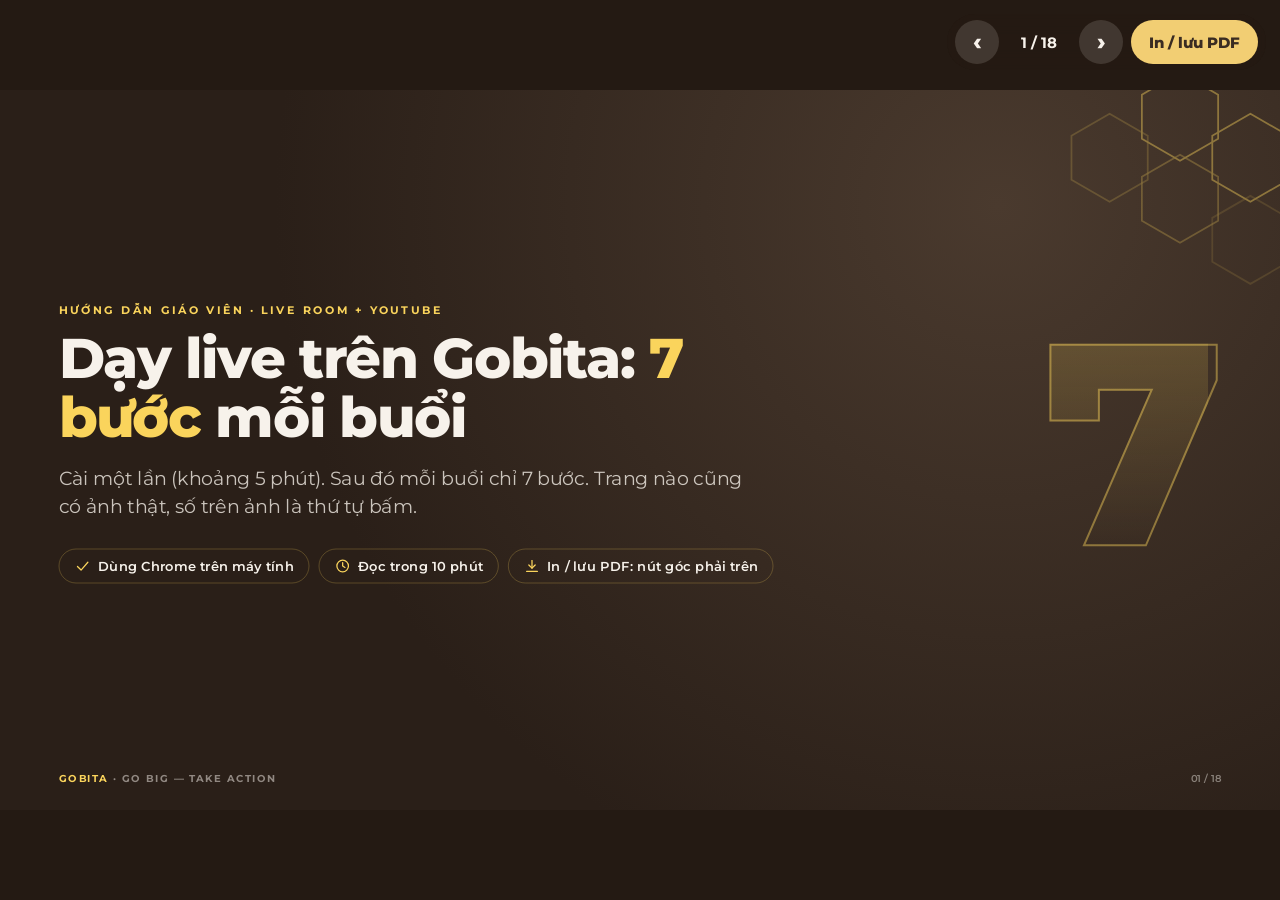
==== guides/gv-live/index.html @ 5127bbd7 "deploy v0.1.93 (source 3f92f09a99007e3ecdc4d9b814d0caf0e33c2cb1)" ====
<!DOCTYPE html>
<html lang="vi"><head><meta charset="UTF-8"><meta name="viewport" content="width=device-width, initial-scale=1">
<title>Dạy live trên Gobita · Hướng dẫn giáo viên</title>
<style>@font-face{font-family:'Montserrat';font-weight:400;font-display:swap;src:url(../../assets/fonts/mont-400.woff2) format('woff2')}
@font-face{font-family:'Montserrat';font-weight:600;font-display:swap;src:url(../../assets/fonts/mont-600.woff2) format('woff2')}
@font-face{font-family:'Montserrat';font-weight:700;font-display:swap;src:url(../../assets/fonts/mont-700.woff2) format('woff2')}
@font-face{font-family:'Montserrat';font-weight:800;font-display:swap;src:url(../../assets/fonts/mont-800.woff2) format('woff2')}
:root{
  --espresso:#3A2C22;--cocoa:#6B5044;--taupe:#8A7B6D;--greige:#B3A595;
  --sand:#EDE4D8;--linen:#F7F2EB;--face:#FFFCF8;
  --cam:#F97300;--gold:#FAD45C;--p-brown:#DAB7A0;--p-terra:#E6C3A7;
  --g-bar:linear-gradient(90deg,#C97B4E,#E0A24F,#F2CE73);
  --g-dot:linear-gradient(180deg,#D08A5E,#B5673C);
  --sans:'Montserrat',system-ui,sans-serif;
  --stage-bg:#241a13;
}
html,body{width:100%;height:100%;margin:0;overflow:hidden;background:var(--stage-bg)}
*{box-sizing:border-box}
.deck-viewport{position:fixed;inset:0;overflow:hidden;background:var(--stage-bg)}
.deck-stage{position:absolute;left:0;top:0;width:1920px;height:1080px;overflow:hidden;transform-origin:0 0}
.slide{position:absolute;inset:0;width:1920px;height:1080px;overflow:hidden;visibility:hidden;opacity:0;pointer-events:none;
  font-family:var(--sans);color:var(--espresso);padding:70px 88px 90px;display:flex;flex-direction:column}
.slide.active{visibility:visible;opacity:1;pointer-events:auto;z-index:1}
.slide--light{background:radial-gradient(circle at 8% 4%,rgba(249,115,0,.05),transparent 42%),radial-gradient(circle at 96% 2%,rgba(250,212,92,.13),transparent 38%),var(--linen)}
.slide--dark{background:radial-gradient(circle at 78% 16%,#4A3A2E,#2A1F18 62%);color:#F7F2EB}
.hexa{position:absolute;top:-70px;right:-70px;width:440px;height:440px;pointer-events:none;opacity:.28}
.slide--dark .hexa{opacity:.42}
.brand{position:absolute;left:88px;bottom:38px;font-size:15px;font-weight:700;letter-spacing:.16em;color:var(--greige)}
.brand b{color:var(--cocoa)}
.slide--dark .brand{color:rgba(247,242,235,.5)}
.slide--dark .brand b{color:var(--gold)}
.pnum{position:absolute;right:88px;bottom:38px;font-size:15px;font-weight:600;color:var(--greige)}
.slide--dark .pnum{color:rgba(247,242,235,.45)}
.shead{flex:none;margin-bottom:30px;max-width:1500px}
.eyebrow{font-size:17px;letter-spacing:.2em;text-transform:uppercase;font-weight:700;color:#C97B4E}
.slide--dark .eyebrow{color:var(--gold)}
.stitle{font-size:58px;font-weight:800;letter-spacing:-.02em;line-height:1.08;margin:14px 0 0}
.stitle em,.ctitle em{font-style:normal;color:var(--cam)}
.slide--dark .stitle em,.slide--dark .ctitle em{color:var(--gold)}
.slead{font-size:22px;color:var(--taupe);line-height:1.55;margin:14px 0 0}
.ctitle{font-size:84px;font-weight:800;letter-spacing:-.025em;line-height:1.05;margin:18px 0 0}
.clead{font-size:28px;line-height:1.55;color:rgba(247,242,235,.78);margin:26px 0 0;max-width:1050px}
.fill{flex:1;min-height:0;display:flex;flex-direction:column;justify-content:center}
.divi{flex:1;min-height:0;display:flex;align-items:center;gap:60px;justify-content:space-between}
.divi__txt{flex:1;max-width:1150px}
.divi__n{flex:none;margin-right:20px;font-size:430px;font-weight:800;line-height:.72;letter-spacing:-.06em;color:transparent;
  -webkit-text-stroke:3px rgba(250,212,92,.44);background:linear-gradient(180deg,rgba(250,212,92,.18),rgba(250,212,92,0));-webkit-background-clip:text;background-clip:text}
.chips{display:flex;gap:14px;flex-wrap:wrap;margin-top:40px}
.chips > span{display:inline-flex;align-items:center;gap:10px;font-size:20px;font-weight:600;color:#F7F2EB;border:1px solid rgba(250,212,92,.35);border-radius:999px;padding:12px 22px}
/* icons: line set, currentColor */
.ic{display:inline-flex;width:40px;height:40px;flex:none}
.ic svg{width:100%;height:100%}
.ic--s{width:26px;height:26px;color:#C97B4E;vertical-align:-6px}
.slide--dark .ic--s{color:var(--gold)}
.ic--g{width:64px;height:64px;padding:13px;border-radius:18px;color:#fff;background:var(--g-dot);margin-bottom:18px}
/* tiles */
.bento{display:grid;gap:24px}
.bento.c3{grid-template-columns:repeat(3,1fr)}
.bento.c2{grid-template-columns:repeat(2,1fr)}
.tile{background:var(--face);border:1px solid rgba(179,165,149,.5);border-radius:26px;padding:34px 36px;position:relative;overflow:hidden;display:flex;flex-direction:column}
.tile--sand{background:var(--sand)}
.tile__bar{position:absolute;left:0;right:0;top:0;height:6px;background:var(--g-bar)}
.tile__k{font-size:15px;letter-spacing:.18em;text-transform:uppercase;font-weight:700;color:#C97B4E}
.tile__t{font-size:34px;font-weight:800;letter-spacing:-.01em;margin:10px 0 0;line-height:1.15}
.tile__d{font-size:24px;line-height:1.6;color:var(--cocoa);margin:14px 0 0}
.tile p{font-size:22px;line-height:1.55;margin:18px 0 0;color:var(--cocoa)}
.note{margin-top:26px;background:var(--p-terra);border-radius:16px;padding:18px 24px;font-size:21px;line-height:1.5;color:var(--espresso);font-weight:600}
.note .ic--s{color:var(--cocoa)}
.col-txt .note{margin-top:20px}
/* layout */
.row{min-height:0;max-height:100%;display:grid;grid-template-columns:minmax(0,1.25fr) minmax(0,1fr);gap:56px;align-items:center}
.col-shot{min-width:0;display:flex;justify-content:center;align-items:center}
.col-shot.two{flex-direction:column;gap:22px}
.col-txt{min-width:0}
.col-txt.wide{display:flex;flex-direction:column}
.stack{min-height:0;display:flex;flex-direction:column;gap:26px}
.stack .shot{max-height:560px}
.row2{display:grid;grid-template-columns:1fr;gap:10px;max-width:1500px}
/* screenshot + numbered callouts */
.shot{position:relative;margin:0;border-radius:14px;overflow:hidden;box-shadow:0 10px 30px rgba(58,44,34,.18);border:1px solid rgba(179,165,149,.6);width:max-content;max-width:100%;line-height:0}
.shot img{display:block;max-width:100%;max-height:inherit;width:auto;height:auto}
.hl{position:absolute;border:4px solid var(--cam);border-radius:12px;box-shadow:0 0 0 4px rgba(249,115,0,.18)}
.hl b{position:absolute;left:-18px;top:-18px;width:38px;height:38px;border-radius:50%;background:var(--g-dot);color:#fff;font:800 20px/38px var(--sans);text-align:center;box-shadow:0 2px 6px rgba(58,44,34,.35)}
/* steps */
.steps{list-style:none;margin:0;padding:0;display:flex;flex-direction:column;gap:22px}
.steps li{display:flex;gap:20px;align-items:flex-start;font-size:25px;line-height:1.5}
.n{flex:none;width:46px;height:46px;border-radius:50%;background:var(--g-dot);color:#fff;font:800 22px/46px var(--sans);text-align:center}
/* overview flow */
.flow{display:grid;grid-template-columns:repeat(7,1fr);gap:16px;align-items:stretch;min-height:400px}
.fs{background:var(--sand);border-radius:22px;padding:28px 22px;display:flex;flex-direction:column;gap:14px;position:relative}
.fs__t{font-size:25px;font-weight:800;line-height:1.25}
.fs__w{font-size:20px;line-height:1.45;color:var(--cocoa)}
/* 4-up */
.grid4{display:grid;grid-template-columns:1fr 1fr;gap:18px 40px;flex:1;min-height:0}
.g{min-width:0;display:flex;flex-direction:column;align-items:flex-start}
.g{align-items:center}.g .shot{max-height:330px}
.g p{font-size:21px;margin:10px 0 0;line-height:1.4}
.g p b:first-child{display:inline-block;width:30px;height:30px;border-radius:50%;background:var(--g-dot);color:#fff;text-align:center;line-height:30px;font-size:16px;margin-right:6px}
.grid4 + .note{margin-top:16px}
.ok,.ng{display:flex;gap:12px;align-items:flex-start}
/* table */
.tb{width:100%;border-collapse:separate;border-spacing:0 12px;font-size:24px}
.tb th{text-align:left;font-size:15px;letter-spacing:.18em;text-transform:uppercase;color:#C97B4E;padding:0 28px}
.tb td{background:var(--face);padding:20px 28px;line-height:1.45;border-top:1px solid rgba(179,165,149,.5);border-bottom:1px solid rgba(179,165,149,.5)}
.tb td:first-child{font-weight:800;width:31%;border-left:1px solid rgba(179,165,149,.5);border-radius:16px 0 0 16px}
.tb td:last-child{color:var(--cocoa);border-right:1px solid rgba(179,165,149,.5);border-radius:0 16px 16px 0}
/* cheat sheet */
.cheat{display:grid;grid-template-columns:1fr 1fr;gap:18px 40px;font-size:27px;line-height:1.4}
.cheat div{display:flex;gap:18px;align-items:center;background:#3E3027;border:1px solid rgba(250,212,92,.22);border-radius:18px;padding:18px 22px}
/* nav bar (outside the stage) */
.bar{position:fixed;top:14px;right:14px;z-index:1000;display:flex;align-items:center;gap:8px;background:rgba(36,26,19,.72);backdrop-filter:blur(10px);padding:6px 8px;border-radius:999px;font-family:var(--sans)}
.bar button{border:0;cursor:pointer;font-family:var(--sans);font-weight:800;border-radius:999px;background:rgba(247,242,235,.14);color:#F7F2EB;min-width:44px;height:44px;font-size:24px;line-height:1}
.bar button:hover{background:rgba(247,242,235,.26)}
.bar .pr{font-size:15px;padding:0 18px;background:#F2CE73;color:#3A2C22}
.bar span{color:#F7F2EB;font-size:15px;font-weight:700;min-width:64px;text-align:center}
@media print{
  @page{size:1920px 1080px;margin:0}
  html,body{width:1920px;height:auto;overflow:visible;background:#fff}
  .deck-viewport{position:static;overflow:visible}
  .deck-stage{position:static;width:auto;height:auto;transform:none!important}
  .slide{position:relative;visibility:visible!important;opacity:1!important;break-after:page;page-break-after:always;-webkit-print-color-adjust:exact;print-color-adjust:exact}
  .slide:last-child{break-after:auto}
  .bar{display:none!important}
}

.row.ws{grid-template-columns:minmax(0,1.75fr) minmax(0,1fr);gap:44px}
.row.ws .steps li{font-size:23px}
.row2.three .steps{display:grid;grid-template-columns:repeat(3,1fr);gap:28px}
.row2.three{max-width:none}
.stack .shot{width:100%}.stack .shot img{width:100%}
</style></head><body>
<div class="deck-viewport"><div class="deck-stage" id="stage">
<section class="slide slide--dark" data-i="1"><svg class="hexa" viewBox="0 0 200 200" fill="none" aria-hidden="true"><g stroke="#FAD45C" stroke-width="1.2"><path d="M100 20 L126 35 L126 65 L100 80 L74 65 L74 35 Z"/><path d="M148 48 L174 63 L174 93 L148 108 L122 93 L122 63 Z"/><path d="M100 76 L126 91 L126 121 L100 136 L74 121 L74 91 Z" opacity=".6"/><path d="M52 48 L78 63 L78 93 L52 108 L26 93 L26 63 Z" opacity=".45"/><path d="M148 104 L174 119 L174 149 L148 164 L122 149 L122 119 Z" opacity=".3"/></g></svg><div class="divi"><div class="divi__txt">
<div class="eyebrow">Hướng dẫn giáo viên · Live Room + YouTube</div>
<h1 class="ctitle">Dạy live trên Gobita: <em>7 bước</em> mỗi buổi</h1>
<p class="clead">Cài một lần (khoảng 5 phút). Sau đó mỗi buổi chỉ 7 bước. Trang nào cũng có ảnh thật, số trên ảnh là thứ tự bấm.</p>
<div class="chips"><span><span class="ic ic--s"><svg viewBox="0 0 24 24" fill="none" stroke="currentColor" stroke-width="1.75" stroke-linecap="round" stroke-linejoin="round" aria-hidden="true"><path d="M4.8 12.6 9.8 17.6 19.2 6.8"/></svg></span> Dùng Chrome trên máy tính</span><span><span class="ic ic--s"><svg viewBox="0 0 24 24" fill="none" stroke="currentColor" stroke-width="1.75" stroke-linecap="round" stroke-linejoin="round" aria-hidden="true"><circle cx="12" cy="12" r="8"/><path d="M12 7.2V12l3.2 2"/></svg></span> Đọc trong 10 phút</span><span><span class="ic ic--s"><svg viewBox="0 0 24 24" fill="none" stroke="currentColor" stroke-width="1.75" stroke-linecap="round" stroke-linejoin="round" aria-hidden="true"><path d="M12 4.4V15"/><path d="M7.6 10.6 12 15l4.4-4.4"/><path d="M4.6 19.6h14.8"/></svg></span> In / lưu PDF: nút góc phải trên</span></div>
</div><div class="divi__n">7</div></div><div class="brand"><b>GOBITA</b> · GO BIG — TAKE ACTION</div><div class="pnum">01 / 18</div></section>
<section class="slide slide--light" data-i="2"><svg class="hexa" viewBox="0 0 200 200" fill="none" aria-hidden="true"><g stroke="#FAD45C" stroke-width="1.2"><path d="M100 20 L126 35 L126 65 L100 80 L74 65 L74 35 Z"/><path d="M148 48 L174 63 L174 93 L148 108 L122 93 L122 63 Z"/><path d="M100 76 L126 91 L126 121 L100 136 L74 121 L74 91 Z" opacity=".6"/><path d="M52 48 L78 63 L78 93 L52 108 L26 93 L26 63 Z" opacity=".45"/><path d="M148 104 L174 119 L174 149 L148 164 L122 149 L122 119 Z" opacity=".3"/></g></svg><div class="shead"><div class="eyebrow">Bức tranh chung</div><h2 class="stitle">Một buổi live = <em>3 cửa sổ</em> cùng mở</h2></div><div class="fill"><div class="bento c3">
<div class="tile"><div class="tile__bar"></div><span class="ic ic--g"><svg viewBox="0 0 24 24" fill="none" stroke="currentColor" stroke-width="1.75" stroke-linecap="round" stroke-linejoin="round" aria-hidden="true"><rect x="9.2" y="3.4" width="5.6" height="10.6" rx="2.8"/><path d="M5.8 11.6v1.2a6.2 6.2 0 0 0 12.4 0v-1.2"/><path d="M12 19.2v1.4M8.8 20.6h6.4"/></svg></span><div class="tile__k">Cửa sổ 1</div><div class="tile__t">Google Meet</div><div class="tile__d">Để <b>nói và nghe</b>. Tiếng tới ngay. Không chia sẻ màn hình ở Meet.</div></div>
<div class="tile"><div class="tile__bar"></div><span class="ic ic--g"><svg viewBox="0 0 24 24" fill="none" stroke="currentColor" stroke-width="1.75" stroke-linecap="round" stroke-linejoin="round" aria-hidden="true"><rect x="3.6" y="6.4" width="12" height="11.2" rx="2.2"/><path d="M15.6 10.8 20.4 8.2v7.6l-4.8-2.6z"/></svg></span><div class="tile__k">Cửa sổ 2</div><div class="tile__t">YouTube Studio</div><div class="tile__d">Để <b>chia sẻ màn hình</b>. Học viên thấy ngay trong Live Room. Bản ghi tự lưu trên kênh Gobita.</div></div>
<div class="tile"><div class="tile__bar"></div><span class="ic ic--g"><svg viewBox="0 0 24 24" fill="none" stroke="currentColor" stroke-width="1.75" stroke-linecap="round" stroke-linejoin="round" aria-hidden="true"><path d="M20.4 11.9a7.6 7.6 0 0 1-11 6.8l-4.8 1.4 1.4-4.5A7.6 7.6 0 1 1 20.4 11.9z"/><path d="M9.2 11h5.6M9.2 14.2h3.4"/></svg></span><div class="tile__k">Cửa sổ 3</div><div class="tile__t">Gobita Live Room</div><div class="tile__d">Bảng lệnh cho cả lớp chép · xem học viên gõ · trả lời riêng từng em.</div></div>
</div>
<div class="note"><span class="ic ic--s"><svg viewBox="0 0 24 24" fill="none" stroke="currentColor" stroke-width="1.75" stroke-linecap="round" stroke-linejoin="round" aria-hidden="true"><circle cx="12" cy="12" r="8"/><path d="M12 7.2V12l3.2 2"/></svg></span> Hình trên YouTube chậm hơn thật <b>6–7 giây</b> (đo ở buổi thử 7/11). Bình thường. Nói xong, chờ vài giây rồi hỏi lớp.</div></div><div class="brand"><b>GOBITA</b> · GO BIG — TAKE ACTION</div><div class="pnum">02 / 18</div></section>
<section class="slide slide--dark" data-i="3"><svg class="hexa" viewBox="0 0 200 200" fill="none" aria-hidden="true"><g stroke="#FAD45C" stroke-width="1.2"><path d="M100 20 L126 35 L126 65 L100 80 L74 65 L74 35 Z"/><path d="M148 48 L174 63 L174 93 L148 108 L122 93 L122 63 Z"/><path d="M100 76 L126 91 L126 121 L100 136 L74 121 L74 91 Z" opacity=".6"/><path d="M52 48 L78 63 L78 93 L52 108 L26 93 L26 63 Z" opacity=".45"/><path d="M148 104 L174 119 L174 149 L148 164 L122 149 L122 119 Z" opacity=".3"/></g></svg><div class="divi"><div class="divi__txt"><div class="eyebrow">Phần 1</div><h1 class="ctitle">Cài <em>một lần</em>, dùng mãi</h1><p class="clead">3 việc. Chỉ làm ở lần đầu tiên.</p></div><div class="divi__n">1</div></div><div class="brand"><b>GOBITA</b> · GO BIG — TAKE ACTION</div><div class="pnum">03 / 18</div></section>
<section class="slide slide--light" data-i="4"><svg class="hexa" viewBox="0 0 200 200" fill="none" aria-hidden="true"><g stroke="#FAD45C" stroke-width="1.2"><path d="M100 20 L126 35 L126 65 L100 80 L74 65 L74 35 Z"/><path d="M148 48 L174 63 L174 93 L148 108 L122 93 L122 63 Z"/><path d="M100 76 L126 91 L126 121 L100 136 L74 121 L74 91 Z" opacity=".6"/><path d="M52 48 L78 63 L78 93 L52 108 L26 93 L26 63 Z" opacity=".45"/><path d="M148 104 L174 119 L174 149 L148 164 L122 149 L122 119 Z" opacity=".3"/></g></svg><div class="shead"><div class="eyebrow">Cài 1/3 · Nhận lời mời vào kênh Gobita</div><h2 class="stitle">Mở email mời, bấm <em>2 nút</em></h2></div><div class="fill"><div class="row"><div class="col-shot"><figure class="shot" style="max-height:780px"><img src="img/yt-00-invite.jpg" alt="Email mời của YouTube"><div class="hl" style="left:5.00%;top:44.00%;width:32.00%;height:10.60%"><b>1</b></div><div class="hl" style="left:5.00%;top:71.80%;width:34.00%;height:10.60%"><b>2</b></div></figure></div>
<div class="col-txt"><ol class="steps"><li><b class="n">1</b><div><b>CREATE CHANNEL</b>: tạo kênh YouTube cho Gmail của bạn. Đặt tên gì cũng được. Kênh này chỉ để đăng nhập.</div></li><li><b class="n">2</b><div><b>ACCEPT INVITATION</b>: nhận lời mời. Xong.</div></li></ol>
<div class="note"><span class="ic ic--s"><svg viewBox="0 0 24 24" fill="none" stroke="currentColor" stroke-width="1.75" stroke-linecap="round" stroke-linejoin="round" aria-hidden="true"><path d="M12 3.8 20.8 19a1.6 1.6 0 0 1-1.4 2.2H4.6A1.6 1.6 0 0 1 3.2 19z"/><path d="M12 9.6v4.2M12 17.2h.01"/></svg></span> Lời mời hết hạn sau <b>30 ngày</b>. Hết hạn thì nhắn chủ kênh mời lại.</div>
<div class="note"><span class="ic ic--s"><svg viewBox="0 0 24 24" fill="none" stroke="currentColor" stroke-width="1.75" stroke-linecap="round" stroke-linejoin="round" aria-hidden="true"><path d="M4.8 12.6 9.8 17.6 19.2 6.8"/></svg></span> Bạn được quyền <b>Editor (Limited)</b>: phát live, tạo nội dung. Không xoá được video, không thấy doanh thu.</div></div></div></div><div class="brand"><b>GOBITA</b> · GO BIG — TAKE ACTION</div><div class="pnum">04 / 18</div></section>
<section class="slide slide--light" data-i="5"><svg class="hexa" viewBox="0 0 200 200" fill="none" aria-hidden="true"><g stroke="#FAD45C" stroke-width="1.2"><path d="M100 20 L126 35 L126 65 L100 80 L74 65 L74 35 Z"/><path d="M148 48 L174 63 L174 93 L148 108 L122 93 L122 63 Z"/><path d="M100 76 L126 91 L126 121 L100 136 L74 121 L74 91 Z" opacity=".6"/><path d="M52 48 L78 63 L78 93 L52 108 L26 93 L26 63 Z" opacity=".45"/><path d="M148 104 L174 119 L174 149 L148 164 L122 149 L122 119 Z" opacity=".3"/></g></svg><div class="shead"><div class="eyebrow">Cài 2/3 · Vào đúng kênh</div><h2 class="stitle">Thấy <em>"You're an editor"</em> là đúng kênh Gobita</h2></div><div class="fill"><div class="stack"><figure class="shot" style=""><img src="img/yt-09-editor.jpg" alt="YouTube Studio của kênh Gobita"><div class="hl" style="left:89.30%;top:0.40%;width:10.50%;height:7.40%"><b>1</b></div><div class="hl" style="left:0.40%;top:15.60%;width:11.60%;height:6.40%"><b>2</b></div></figure>
<div class="row2"><ol class="steps"><li><b class="n">1</b><div>Mở <b>studio.youtube.com</b>. Góc phải trên phải ghi <b>"You're an editor"</b>. Chưa thấy: bấm ảnh đại diện, chọn kênh Gobita.</div></li><li><b class="n">2</b><div>Menu trái: <b>Webcam</b> là nơi bắt đầu mỗi buổi phát.</div></li></ol></div></div></div><div class="brand"><b>GOBITA</b> · GO BIG — TAKE ACTION</div><div class="pnum">05 / 18</div></section>
<section class="slide slide--light" data-i="6"><svg class="hexa" viewBox="0 0 200 200" fill="none" aria-hidden="true"><g stroke="#FAD45C" stroke-width="1.2"><path d="M100 20 L126 35 L126 65 L100 80 L74 65 L74 35 Z"/><path d="M148 48 L174 63 L174 93 L148 108 L122 93 L122 63 Z"/><path d="M100 76 L126 91 L126 121 L100 136 L74 121 L74 91 Z" opacity=".6"/><path d="M52 48 L78 63 L78 93 L52 108 L26 93 L26 63 Z" opacity=".45"/><path d="M148 104 L174 119 L174 149 L148 164 L122 149 L122 119 Z" opacity=".3"/></g></svg><div class="shead"><div class="eyebrow">Cài 3/3 · Lần đầu phát bằng webcam</div><h2 class="stitle">YouTube hỏi 3 câu, chỉ ở <em>lần đầu</em></h2></div><div class="fill"><div class="row"><div class="col-shot two"><figure class="shot" style=""><img src="img/yt-01-now.jpg" alt="Chọn Now"><div class="hl" style="left:81.80%;top:40.20%;width:9.60%;height:16.80%"><b>1</b></div></figure><figure class="shot" style=""><img src="img/yt-02-webcam.jpg" alt="Chọn Built-in webcam"><div class="hl" style="left:72.00%;top:30.20%;width:19.20%;height:17.60%"><b>2</b></div></figure></div>
<div class="col-txt"><ol class="steps"><li><b class="n">1</b><div><b>Now</b>: phát ngay (bạn vẫn xem lại cài đặt trước khi lên sóng).</div></li><li><b class="n">2</b><div><b>Built-in webcam</b>: dùng webcam của máy. Không chọn "Streaming software".</div></li><li><b class="n">3</b><div>Chrome hỏi camera và micro: chọn <b>"Cho phép mỗi khi truy cập trang web"</b>.</div></li></ol></div></div></div><div class="brand"><b>GOBITA</b> · GO BIG — TAKE ACTION</div><div class="pnum">06 / 18</div></section>
<section class="slide slide--dark" data-i="7"><svg class="hexa" viewBox="0 0 200 200" fill="none" aria-hidden="true"><g stroke="#FAD45C" stroke-width="1.2"><path d="M100 20 L126 35 L126 65 L100 80 L74 65 L74 35 Z"/><path d="M148 48 L174 63 L174 93 L148 108 L122 93 L122 63 Z"/><path d="M100 76 L126 91 L126 121 L100 136 L74 121 L74 91 Z" opacity=".6"/><path d="M52 48 L78 63 L78 93 L52 108 L26 93 L26 63 Z" opacity=".45"/><path d="M148 104 L174 119 L174 149 L148 164 L122 149 L122 119 Z" opacity=".3"/></g></svg><div class="divi"><div class="divi__txt"><div class="eyebrow">Phần 2</div><h1 class="ctitle">Mỗi buổi học: <em>7 bước</em></h1><p class="clead">Làm trước giờ học 10 phút. Xong bước 7 là lớp vào được.</p></div><div class="divi__n">2</div></div><div class="brand"><b>GOBITA</b> · GO BIG — TAKE ACTION</div><div class="pnum">07 / 18</div></section>
<section class="slide slide--light" data-i="8"><svg class="hexa" viewBox="0 0 200 200" fill="none" aria-hidden="true"><g stroke="#FAD45C" stroke-width="1.2"><path d="M100 20 L126 35 L126 65 L100 80 L74 65 L74 35 Z"/><path d="M148 48 L174 63 L174 93 L148 108 L122 93 L122 63 Z"/><path d="M100 76 L126 91 L126 121 L100 136 L74 121 L74 91 Z" opacity=".6"/><path d="M52 48 L78 63 L78 93 L52 108 L26 93 L26 63 Z" opacity=".45"/><path d="M148 104 L174 119 L174 149 L148 164 L122 149 L122 119 Z" opacity=".3"/></g></svg><div class="shead"><div class="eyebrow">Mỗi buổi · Toàn cảnh</div><h2 class="stitle">7 bước, theo đúng <em>thứ tự</em> này</h2></div><div class="fill"><div class="flow"><div class="fs"><b class="n">1</b><div class="fs__t">Mở Google Meet</div><div class="fs__w">Như mọi khi, để nói chuyện</div></div><div class="fs"><b class="n">2</b><div class="fs__t">Studio → Webcam</div><div class="fs__w">Điền tên buổi + 3 ô bắt buộc</div></div><div class="fs"><b class="n">3</b><div class="fs__t">Unlisted → Done</div><div class="fs__w">Không công khai</div></div><div class="fs"><b class="n">4</b><div class="fs__t">GO LIVE → SHARE SCREEN</div><div class="fs__w">Chọn 1 tab (thẻ)</div></div><div class="fs"><b class="n">5</b><div class="fs__t">Copy link trang Studio</div><div class="fs__w">Thanh địa chỉ</div></div><div class="fs"><b class="n">6</b><div class="fs__t">Live Room: dán 2 link</div><div class="fs__w">Meet + YouTube, bấm Lưu</div></div><div class="fs"><b class="n">7</b><div class="fs__t">Copy link mời</div><div class="fs__w">Gửi vào chat Meet / Zalo</div></div></div></div><div class="brand"><b>GOBITA</b> · GO BIG — TAKE ACTION</div><div class="pnum">08 / 18</div></section>
<section class="slide slide--light" data-i="9"><svg class="hexa" viewBox="0 0 200 200" fill="none" aria-hidden="true"><g stroke="#FAD45C" stroke-width="1.2"><path d="M100 20 L126 35 L126 65 L100 80 L74 65 L74 35 Z"/><path d="M148 48 L174 63 L174 93 L148 108 L122 93 L122 63 Z"/><path d="M100 76 L126 91 L126 121 L100 136 L74 121 L74 91 Z" opacity=".6"/><path d="M52 48 L78 63 L78 93 L52 108 L26 93 L26 63 Z" opacity=".45"/><path d="M148 104 L174 119 L174 149 L148 164 L122 149 L122 119 Z" opacity=".3"/></g></svg><div class="shead"><div class="eyebrow">Bước 2 · Studio → Webcam → Details</div><h2 class="stitle">Điền tên buổi và <em>3 ô bắt buộc</em></h2></div><div class="fill"><div class="grid4">
<div class="g"><figure class="shot" style=""><img src="img/yt-03-title.jpg" alt="Tên buổi"><div class="hl" style="left:4.20%;top:33.20%;width:90.40%;height:15.00%"><b>1</b></div></figure><p><b>1</b> Tên buổi, ví dụ "Gobita – Buổi 3"</p></div>
<div class="g"><figure class="shot" style=""><img src="img/yt-04-kids.jpg" alt="Không dành cho trẻ em"><div class="hl" style="left:4.00%;top:61.00%;width:24.40%;height:8.60%"><b>2</b></div></figure><p><b>2</b> "No, it's not made for kids"</p></div>
<div class="g"><figure class="shot" style=""><img src="img/yt-05-ai.jpg" alt="AI use: No"><div class="hl" style="left:3.40%;top:81.00%;width:8.20%;height:6.60%"><b>3</b></div></figure><p><b>3</b> AI use: <b>No</b> · bấm Next</p></div>
<div class="g"><figure class="shot" style=""><img src="img/yt-06-embed.jpg" alt="Allow embedding"><div class="hl" style="left:3.80%;top:24.00%;width:21.40%;height:8.40%"><b>4</b></div></figure><p><b>4</b> <b>Allow embedding</b> phải có dấu tích</p></div>
</div>
<div class="note"><span class="ic ic--s"><svg viewBox="0 0 24 24" fill="none" stroke="currentColor" stroke-width="1.75" stroke-linecap="round" stroke-linejoin="round" aria-hidden="true"><path d="M12 3.8 20.8 19a1.6 1.6 0 0 1-1.4 2.2H4.6A1.6 1.6 0 0 1 3.2 19z"/><path d="M12 9.6v4.2M12 17.2h.01"/></svg></span> Thiếu dấu tích ở ô 4, học viên sẽ <b>không thấy hình</b> trong Live Room. Các ô khác để nguyên.</div></div><div class="brand"><b>GOBITA</b> · GO BIG — TAKE ACTION</div><div class="pnum">09 / 18</div></section>
<section class="slide slide--light" data-i="10"><svg class="hexa" viewBox="0 0 200 200" fill="none" aria-hidden="true"><g stroke="#FAD45C" stroke-width="1.2"><path d="M100 20 L126 35 L126 65 L100 80 L74 65 L74 35 Z"/><path d="M148 48 L174 63 L174 93 L148 108 L122 93 L122 63 Z"/><path d="M100 76 L126 91 L126 121 L100 136 L74 121 L74 91 Z" opacity=".6"/><path d="M52 48 L78 63 L78 93 L52 108 L26 93 L26 63 Z" opacity=".45"/><path d="M148 104 L174 119 L174 149 L148 164 L122 149 L122 119 Z" opacity=".3"/></g></svg><div class="shead"><div class="eyebrow">Bước 3 · Visibility</div><h2 class="stitle">Chọn <em>Unlisted</em> rồi bấm Done</h2></div><div class="fill"><div class="row"><div class="col-shot"><figure class="shot" style="max-height:760px"><img src="img/yt-07-unlisted.jpg" alt="Chọn Unlisted"><div class="hl" style="left:6.40%;top:43.20%;width:14.40%;height:9.20%"><b>1</b></div><div class="hl" style="left:90.20%;top:89.20%;width:8.80%;height:8.40%"><b>2</b></div></figure></div>
<div class="col-txt"><ol class="steps"><li><b class="n">1</b><div><b>Unlisted</b>: chỉ người có link mới xem được. Không chọn Public.</div></li><li><b class="n">2</b><div><b>Done</b>. Ô ngày giờ (Schedule) điền sẵn, để nguyên.</div></li></ol></div></div></div><div class="brand"><b>GOBITA</b> · GO BIG — TAKE ACTION</div><div class="pnum">10 / 18</div></section>
<section class="slide slide--light" data-i="11"><svg class="hexa" viewBox="0 0 200 200" fill="none" aria-hidden="true"><g stroke="#FAD45C" stroke-width="1.2"><path d="M100 20 L126 35 L126 65 L100 80 L74 65 L74 35 Z"/><path d="M148 48 L174 63 L174 93 L148 108 L122 93 L122 63 Z"/><path d="M100 76 L126 91 L126 121 L100 136 L74 121 L74 91 Z" opacity=".6"/><path d="M52 48 L78 63 L78 93 L52 108 L26 93 L26 63 Z" opacity=".45"/><path d="M148 104 L174 119 L174 149 L148 164 L122 149 L122 119 Z" opacity=".3"/></g></svg><div class="shead"><div class="eyebrow">Bước 4 · Lên sóng</div><h2 class="stitle"><em>GO LIVE</em>, rồi SHARE SCREEN, chọn 1 tab</h2></div><div class="fill"><div class="row"><div class="col-txt wide"><ol class="steps"><li><b class="n">1</b><div>Bấm <b>GO LIVE</b> ở góc phải trên. Lên sóng xong, chỗ đó đổi thành chữ đỏ <b>LIVE</b> và nút <b>End Stream</b> (ảnh bên dưới).</div></li><li><b class="n">2</b><div>Bấm <b>SHARE SCREEN</b> (cạnh nút micro). Nút này chỉ hiện <b>sau khi</b> đã GO LIVE.</div></li><li><b class="n">3</b><div>Chọn <b>1 thẻ (tab)</b>: thẻ bài giảng hoặc thẻ AI bạn đang dạy. Bấm Chia sẻ.</div></li></ol>
<figure class="shot" style="max-width:900px;margin-top:22px"><img src="img/yt-08-live.jpg" alt="Đã lên sóng: LIVE + End Stream"><div class="hl" style="left:45.20%;top:14.00%;width:40.80%;height:72.00%"><b>1</b></div></figure></div>
<div class="col-txt"><div class="tile tile--sand"><div class="tile__k">Đúng và sai</div>
<p class="ok"><span class="ic ic--s"><svg viewBox="0 0 24 24" fill="none" stroke="currentColor" stroke-width="1.75" stroke-linecap="round" stroke-linejoin="round" aria-hidden="true"><path d="M4.8 12.6 9.8 17.6 19.2 6.8"/></svg></span><span>Chia sẻ <b>1 tab</b>: học viên thấy rõ bài.</span></p>
<p class="ng"><span class="ic ic--s"><svg viewBox="0 0 24 24" fill="none" stroke="currentColor" stroke-width="1.75" stroke-linecap="round" stroke-linejoin="round" aria-hidden="true"><path d="M5.6 5.6 18.4 18.4M18.4 5.6 5.6 18.4"/></svg></span><span>Chia sẻ <b>cả màn hình</b>: hình lồng vào hình như gương soi gương (đã gặp ở buổi thử).</span></p></div></div></div></div><div class="brand"><b>GOBITA</b> · GO BIG — TAKE ACTION</div><div class="pnum">11 / 18</div></section>
<section class="slide slide--light" data-i="12"><svg class="hexa" viewBox="0 0 200 200" fill="none" aria-hidden="true"><g stroke="#FAD45C" stroke-width="1.2"><path d="M100 20 L126 35 L126 65 L100 80 L74 65 L74 35 Z"/><path d="M148 48 L174 63 L174 93 L148 108 L122 93 L122 63 Z"/><path d="M100 76 L126 91 L126 121 L100 136 L74 121 L74 91 Z" opacity=".6"/><path d="M52 48 L78 63 L78 93 L52 108 L26 93 L26 63 Z" opacity=".45"/><path d="M148 104 L174 119 L174 149 L148 164 L122 149 L122 119 Z" opacity=".3"/></g></svg><div class="shead"><div class="eyebrow">Bước 5 · Lấy link buổi phát</div><h2 class="stitle">Copy địa chỉ trang <em>Studio</em> đang mở</h2></div><div class="fill"><figure class="shot" style="max-width:1500px"><img src="img/yt-08-link.jpg" alt="Thanh địa chỉ của Studio"><div class="hl" style="left:24.60%;top:12.00%;width:70.40%;height:76.00%"><b>1</b></div></figure>
<div class="row2"><ol class="steps"><li><b class="n">1</b><div>Bấm vào <b>thanh địa chỉ</b> của trang Studio đang phát (bắt đầu bằng studio.youtube.com/video/…).</div></li><li><b class="n">2</b><div>Bấm <b>Ctrl + C</b> (máy Mac: <b>Cmd + C</b>).</div></li></ol>
<div class="note"><span class="ic ic--s"><svg viewBox="0 0 24 24" fill="none" stroke="currentColor" stroke-width="1.75" stroke-linecap="round" stroke-linejoin="round" aria-hidden="true"><path d="M10.2 13.8a4.4 4.4 0 0 0 6.6.5l2.4-2.4a4.4 4.4 0 0 0-6.2-6.2l-1.4 1.4"/><path d="M13.8 10.2a4.4 4.4 0 0 0-6.6-.5l-2.4 2.4a4.4 4.4 0 0 0 6.2 6.2l1.4-1.4"/></svg></span> Live Room nhận được cả link Studio, youtu.be/… và youtube.com/live/… Dán link nào cũng được.</div></div></div><div class="brand"><b>GOBITA</b> · GO BIG — TAKE ACTION</div><div class="pnum">12 / 18</div></section>
<section class="slide slide--light" data-i="13"><svg class="hexa" viewBox="0 0 200 200" fill="none" aria-hidden="true"><g stroke="#FAD45C" stroke-width="1.2"><path d="M100 20 L126 35 L126 65 L100 80 L74 65 L74 35 Z"/><path d="M148 48 L174 63 L174 93 L148 108 L122 93 L122 63 Z"/><path d="M100 76 L126 91 L126 121 L100 136 L74 121 L74 91 Z" opacity=".6"/><path d="M52 48 L78 63 L78 93 L52 108 L26 93 L26 63 Z" opacity=".45"/><path d="M148 104 L174 119 L174 149 L148 164 L122 149 L122 119 Z" opacity=".3"/></g></svg><div class="shead"><div class="eyebrow">Bước 6 và 7 · Gobita Live Room</div><h2 class="stitle">Dán <em>2 link</em>, rồi gửi link mời cho lớp</h2></div><div class="fill"><div class="stack"><figure class="shot" style=""><img src="img/gb-room.jpg" alt="Live Room của giáo viên"><div class="hl" style="left:13.96%;top:46.13%;width:75.37%;height:19.10%"><b>1</b></div><div class="hl" style="left:14.02%;top:67.36%;width:75.33%;height:19.10%"><b>2</b></div><div class="hl" style="left:16.59%;top:13.81%;width:10.05%;height:18.60%"><b>3</b></div></figure>
<div class="row2 three"><ol class="steps"><li><b class="n">1</b><div>Gobita → <b>Live Room</b> → <b>Mở phòng mới</b>. Dán link Meet vào ô <b>Link Google Meet</b> → <b>Lưu link</b>. Lần sau phòng mới tự nhớ link Meet.</div></li><li><b class="n">2</b><div>Dán link YouTube (bước 5) vào ô <b>Link YouTube live</b> → <b>Lưu link</b>.</div></li><li><b class="n">3</b><div>Bấm <b>Copy link mời</b>. Dán vào chat Meet hoặc Zalo của lớp. Học viên bấm link là vào phòng.</div></li></ol></div></div></div><div class="brand"><b>GOBITA</b> · GO BIG — TAKE ACTION</div><div class="pnum">13 / 18</div></section>
<section class="slide slide--light" data-i="14"><svg class="hexa" viewBox="0 0 200 200" fill="none" aria-hidden="true"><g stroke="#FAD45C" stroke-width="1.2"><path d="M100 20 L126 35 L126 65 L100 80 L74 65 L74 35 Z"/><path d="M148 48 L174 63 L174 93 L148 108 L122 93 L122 63 Z"/><path d="M100 76 L126 91 L126 121 L100 136 L74 121 L74 91 Z" opacity=".6"/><path d="M52 48 L78 63 L78 93 L52 108 L26 93 L26 63 Z" opacity=".45"/><path d="M148 104 L174 119 L174 149 L148 164 L122 149 L122 119 Z" opacity=".3"/></g></svg><div class="shead"><div class="eyebrow">Trong buổi học</div><h2 class="stitle">Đăng lệnh, xem lớp gõ, <em>trả lời riêng</em></h2></div><div class="fill"><div class="row ws"><div class="col-shot"><figure class="shot" style=""><img src="img/gb-class.jpg" alt="Bảng giáo viên và thẻ học viên"><div class="hl" style="left:5.22%;top:49.08%;width:37.43%;height:7.32%"><b>1</b></div><div class="hl" style="left:61.84%;top:33.35%;width:16.70%;height:17.09%"><b>2</b></div><div class="hl" style="left:45.59%;top:50.67%;width:49.19%;height:48.33%"><b>3</b></div></figure></div>
<div class="col-txt"><ol class="steps"><li><b class="n">1</b><div><b>Đăng lên bảng</b>: lệnh hoặc prompt cho cả lớp. Học viên bấm Copy là chép được.</div></li><li><b class="n">2</b><div><b>Thẻ học viên</b>: thấy chữ đang gõ (khi em bật chia sẻ). Em cần giúp được xếp lên đầu.</div></li><li><b class="n">3</b><div>Bấm một thẻ: xem hết tin của em, bấm <b>Trả lời</b> hoặc gửi gợi ý riêng. Chỉ em đó thấy.</div></li></ol></div></div></div><div class="brand"><b>GOBITA</b> · GO BIG — TAKE ACTION</div><div class="pnum">14 / 18</div></section>
<section class="slide slide--light" data-i="15"><svg class="hexa" viewBox="0 0 200 200" fill="none" aria-hidden="true"><g stroke="#FAD45C" stroke-width="1.2"><path d="M100 20 L126 35 L126 65 L100 80 L74 65 L74 35 Z"/><path d="M148 48 L174 63 L174 93 L148 108 L122 93 L122 63 Z"/><path d="M100 76 L126 91 L126 121 L100 136 L74 121 L74 91 Z" opacity=".6"/><path d="M52 48 L78 63 L78 93 L52 108 L26 93 L26 63 Z" opacity=".45"/><path d="M148 104 L174 119 L174 149 L148 164 L122 149 L122 119 Z" opacity=".3"/></g></svg><div class="shead"><div class="eyebrow">Học viên thấy gì</div><h2 class="stitle">Màn hình của bạn <em>bên trái</em>, chỗ thực hành bên phải</h2></div><div class="fill"><div class="row ws"><div class="col-shot"><figure class="shot" style=""><img src="img/gb-learner.jpg" alt="Màn hình học viên trong Live Room"><div class="hl" style="left:1.62%;top:14.11%;width:58.61%;height:78.07%"><b>1</b></div><div class="hl" style="left:60.14%;top:14.11%;width:38.24%;height:84.89%"><b>2</b></div><div class="hl" style="left:49.44%;top:16.28%;width:9.68%;height:5.58%"><b>3</b></div></figure></div>
<div class="col-txt"><ol class="steps"><li><b class="n">1</b><div>Màn hình bạn chia sẻ. Trình phát <b>tự chạy không tiếng</b>: nghe bạn qua Meet. Không vào Meet thì bấm loa trên trình phát.</div></li><li><b class="n">2</b><div>Bảng giáo viên và khu làm việc. Em vừa xem vừa gõ, không phải cuộn.</div></li><li><b class="n">3</b><div>Nút <b>Xem trên dưới</b> / <b>Xem song song</b>: em tự đổi, máy nhớ lựa chọn. Điện thoại luôn xếp trên dưới.</div></li></ol>
<div class="note"><span class="ic ic--s"><svg viewBox="0 0 24 24" fill="none" stroke="currentColor" stroke-width="1.75" stroke-linecap="round" stroke-linejoin="round" aria-hidden="true"><circle cx="12" cy="12" r="8"/><path d="M9.6 9.6a2.6 2.6 0 0 1 5 .9c0 1.8-2.6 2.7-2.6 2.7M12 16.6h.01"/></svg></span> Ảnh minh hoạ: ô tối bên trái là chỗ hiện màn hình YouTube của bạn.</div></div></div></div><div class="brand"><b>GOBITA</b> · GO BIG — TAKE ACTION</div><div class="pnum">15 / 18</div></section>
<section class="slide slide--light" data-i="16"><svg class="hexa" viewBox="0 0 200 200" fill="none" aria-hidden="true"><g stroke="#FAD45C" stroke-width="1.2"><path d="M100 20 L126 35 L126 65 L100 80 L74 65 L74 35 Z"/><path d="M148 48 L174 63 L174 93 L148 108 L122 93 L122 63 Z"/><path d="M100 76 L126 91 L126 121 L100 136 L74 121 L74 91 Z" opacity=".6"/><path d="M52 48 L78 63 L78 93 L52 108 L26 93 L26 63 Z" opacity=".45"/><path d="M148 104 L174 119 L174 149 L148 164 L122 149 L122 119 Z" opacity=".3"/></g></svg><div class="shead"><div class="eyebrow">Kết thúc buổi</div><h2 class="stitle">Tắt <em>2 nơi</em>: Gobita và YouTube</h2></div><div class="fill"><div class="bento c2">
<div class="tile"><div class="tile__bar"></div><span class="ic ic--g"><svg viewBox="0 0 24 24" fill="none" stroke="currentColor" stroke-width="1.75" stroke-linecap="round" stroke-linejoin="round" aria-hidden="true"><path d="M20.4 11.9a7.6 7.6 0 0 1-11 6.8l-4.8 1.4 1.4-4.5A7.6 7.6 0 1 1 20.4 11.9z"/><path d="M9.2 11h5.6M9.2 14.2h3.4"/></svg></span><div class="tile__k">Gobita Live Room</div><div class="tile__t">Bấm "Kết thúc buổi"</div><div class="tile__d">Phòng đóng. Bản nháp của học viên được xoá. Học viên thấy "buổi đã kết thúc".</div></div>
<div class="tile"><div class="tile__bar"></div><span class="ic ic--g"><svg viewBox="0 0 24 24" fill="none" stroke="currentColor" stroke-width="1.75" stroke-linecap="round" stroke-linejoin="round" aria-hidden="true"><rect x="3.6" y="6.4" width="12" height="11.2" rx="2.2"/><path d="M15.6 10.8 20.4 8.2v7.6l-4.8-2.6z"/></svg></span><div class="tile__k">YouTube Studio</div><div class="tile__t">Bấm "End Stream"</div><div class="tile__d">Góc phải trên. Buổi dưới 12 giờ được <b>tự lưu</b>: Studio → <b>Content</b> → tab <b>Live</b>. Gửi link đó cho học viên xem lại.</div></div>
</div></div><div class="brand"><b>GOBITA</b> · GO BIG — TAKE ACTION</div><div class="pnum">16 / 18</div></section>
<section class="slide slide--light" data-i="17"><svg class="hexa" viewBox="0 0 200 200" fill="none" aria-hidden="true"><g stroke="#FAD45C" stroke-width="1.2"><path d="M100 20 L126 35 L126 65 L100 80 L74 65 L74 35 Z"/><path d="M148 48 L174 63 L174 93 L148 108 L122 93 L122 63 Z"/><path d="M100 76 L126 91 L126 121 L100 136 L74 121 L74 91 Z" opacity=".6"/><path d="M52 48 L78 63 L78 93 L52 108 L26 93 L26 63 Z" opacity=".45"/><path d="M148 104 L174 119 L174 149 L148 164 L122 149 L122 119 Z" opacity=".3"/></g></svg><div class="shead"><div class="eyebrow">Sự cố nhanh</div><h2 class="stitle">Gặp lỗi? Xem <em>cột phải</em></h2></div><div class="fill"><table class="tb"><thead><tr><th>Thấy</th><th>Làm</th></tr></thead><tbody><tr><td>Học viên không thấy hình</td><td>Bạn đã GO LIVE chưa? Đã Lưu link YouTube chưa? Ô Allow embedding có dấu tích chưa? Tạm thời: học viên bấm "Mở trên YouTube".</td></tr><tr><td>Hình lồng vào hình</td><td>Bạn đang chia sẻ cả màn hình. Dừng chia sẻ, chọn lại 1 tab.</td></tr><tr><td>Tiếng vọng 2 lần</td><td>Học viên nghe cả Meet lẫn YouTube. Nhắc em tắt loa trên trình phát.</td></tr><tr><td>Học viên không vào được phòng</td><td>Gửi lại link mời. Em cần đăng nhập Google trên web Gobita.</td></tr><tr><td>Hình chậm vài giây</td><td>Bình thường (6–7 giây). Nói xong, chờ một chút rồi hỏi.</td></tr></tbody></table></div><div class="brand"><b>GOBITA</b> · GO BIG — TAKE ACTION</div><div class="pnum">17 / 18</div></section>
<section class="slide slide--dark" data-i="18"><svg class="hexa" viewBox="0 0 200 200" fill="none" aria-hidden="true"><g stroke="#FAD45C" stroke-width="1.2"><path d="M100 20 L126 35 L126 65 L100 80 L74 65 L74 35 Z"/><path d="M148 48 L174 63 L174 93 L148 108 L122 93 L122 63 Z"/><path d="M100 76 L126 91 L126 121 L100 136 L74 121 L74 91 Z" opacity=".6"/><path d="M52 48 L78 63 L78 93 L52 108 L26 93 L26 63 Z" opacity=".45"/><path d="M148 104 L174 119 L174 149 L148 164 L122 149 L122 119 Z" opacity=".3"/></g></svg><div class="shead"><div class="eyebrow">Thẻ nhớ · in ra dán cạnh máy</div><h2 class="stitle">7 bước <em>mỗi buổi</em></h2></div><div class="cheat"><div><b class="n">1</b>Mở Google Meet</div><div><b class="n">2</b>Studio → Webcam → tên buổi · kids: No · AI: No · tích Allow embedding</div><div><b class="n">3</b>Unlisted → Done</div><div><b class="n">4</b>GO LIVE → SHARE SCREEN → chọn 1 tab</div><div><b class="n">5</b>Copy địa chỉ trang Studio</div><div><b class="n">6</b>Live Room → Mở phòng mới → dán link Meet + YouTube → Lưu</div><div><b class="n">7</b>Copy link mời → gửi lớp</div></div><p class="clead" style="margin-top:28px">Hết giờ: <b>Kết thúc buổi</b> (Gobita) + <b>End Stream</b> (YouTube).</p><div class="brand"><b>GOBITA</b> · GO BIG — TAKE ACTION</div><div class="pnum">18 / 18</div></section>
</div></div>
<div class="bar"><button id="prev" aria-label="Trang trước">‹</button><span id="count">1 / 18</span><button id="next" aria-label="Trang sau">›</button><button id="print" class="pr">In / lưu PDF</button></div>
<script>(function(){
  var stage=document.getElementById('stage'),slides=[].slice.call(document.querySelectorAll('.slide')),cur=0;
  var count=document.getElementById('count');
  function fit(){var s=Math.min(innerWidth/1920,innerHeight/1080);stage.style.transform='translate('+((innerWidth-1920*s)/2)+'px,'+((innerHeight-1080*s)/2)+'px) scale('+s+')';}
  addEventListener('resize',fit);fit();
  function go(i){if(i<0||i>=slides.length)return;cur=i;slides.forEach(function(s,k){s.classList.toggle('active',k===i);});
    count.textContent=(i+1)+' / '+slides.length;try{history.replaceState(null,'','#slide-'+(i+1));}catch(e){}}
  document.getElementById('prev').onclick=function(){go(cur-1);};
  document.getElementById('next').onclick=function(){go(cur+1);};
  document.getElementById('print').onclick=function(){window.print();};
  stage.addEventListener('click',function(e){if(e.target.closest('a,button'))return;var r=stage.getBoundingClientRect();go(e.clientX<r.left+r.width/3?cur-1:cur+1);});
  addEventListener('keydown',function(e){
    if(['ArrowRight','ArrowDown',' ','PageDown'].indexOf(e.key)>=0){e.preventDefault();go(cur+1);}
    if(['ArrowLeft','ArrowUp','PageUp'].indexOf(e.key)>=0){e.preventDefault();go(cur-1);}
    if(e.key==='Home')go(0);if(e.key==='End')go(slides.length-1);
    if(e.key==='f'||e.key==='F'){document.fullscreenElement?document.exitFullscreen():document.documentElement.requestFullscreen();}
  });
  var tx=0;addEventListener('touchstart',function(e){tx=e.changedTouches[0].clientX;},{passive:true});
  addEventListener('touchend',function(e){var d=e.changedTouches[0].clientX-tx;if(Math.abs(d)>55)go(cur+(d<0?1:-1));},{passive:true});
  var m=/slide-(\d+)/.exec(location.hash);go(m?Math.min(slides.length,Math.max(1,+m[1]))-1:0);
})();
</script></body></html>
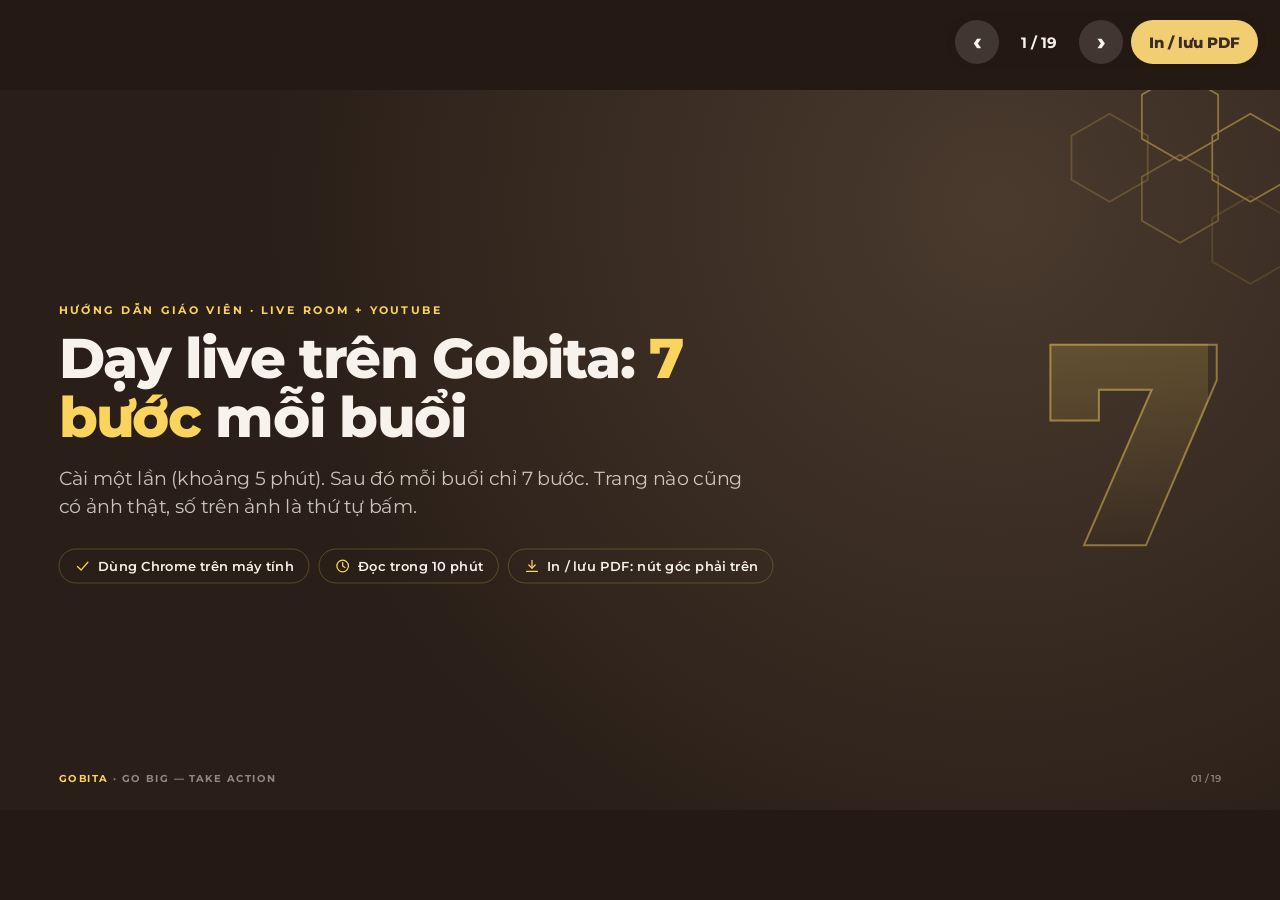
==== commit 48e58b18: "deploy v0.1.94 (source 0765f3057a85fe220532a17c6c3f518950c95033)" ====
--- a/guides/gv-live/index.html
+++ b/guides/gv-live/index.html
@@ -128,6 +128,7 @@
 .row2.three .steps{display:grid;grid-template-columns:repeat(3,1fr);gap:28px}
 .row2.three{max-width:none}
 .stack .shot{width:100%}.stack .shot img{width:100%}
+.mics .shot{margin-top:8px;max-width:100%}.mics .shot img{width:520px}.mics p{margin-top:14px}
 </style></head><body>
 <div class="deck-viewport"><div class="deck-stage" id="stage">
 <section class="slide slide--dark" data-i="1"><svg class="hexa" viewBox="0 0 200 200" fill="none" aria-hidden="true"><g stroke="#FAD45C" stroke-width="1.2"><path d="M100 20 L126 35 L126 65 L100 80 L74 65 L74 35 Z"/><path d="M148 48 L174 63 L174 93 L148 108 L122 93 L122 63 Z"/><path d="M100 76 L126 91 L126 121 L100 136 L74 121 L74 91 Z" opacity=".6"/><path d="M52 48 L78 63 L78 93 L52 108 L26 93 L26 63 Z" opacity=".45"/><path d="M148 104 L174 119 L174 149 L148 164 L122 149 L122 119 Z" opacity=".3"/></g></svg><div class="divi"><div class="divi__txt">
@@ -135,56 +136,62 @@
 <h1 class="ctitle">Dạy live trên Gobita: <em>7 bước</em> mỗi buổi</h1>
 <p class="clead">Cài một lần (khoảng 5 phút). Sau đó mỗi buổi chỉ 7 bước. Trang nào cũng có ảnh thật, số trên ảnh là thứ tự bấm.</p>
 <div class="chips"><span><span class="ic ic--s"><svg viewBox="0 0 24 24" fill="none" stroke="currentColor" stroke-width="1.75" stroke-linecap="round" stroke-linejoin="round" aria-hidden="true"><path d="M4.8 12.6 9.8 17.6 19.2 6.8"/></svg></span> Dùng Chrome trên máy tính</span><span><span class="ic ic--s"><svg viewBox="0 0 24 24" fill="none" stroke="currentColor" stroke-width="1.75" stroke-linecap="round" stroke-linejoin="round" aria-hidden="true"><circle cx="12" cy="12" r="8"/><path d="M12 7.2V12l3.2 2"/></svg></span> Đọc trong 10 phút</span><span><span class="ic ic--s"><svg viewBox="0 0 24 24" fill="none" stroke="currentColor" stroke-width="1.75" stroke-linecap="round" stroke-linejoin="round" aria-hidden="true"><path d="M12 4.4V15"/><path d="M7.6 10.6 12 15l4.4-4.4"/><path d="M4.6 19.6h14.8"/></svg></span> In / lưu PDF: nút góc phải trên</span></div>
-</div><div class="divi__n">7</div></div><div class="brand"><b>GOBITA</b> · GO BIG — TAKE ACTION</div><div class="pnum">01 / 18</div></section>
+</div><div class="divi__n">7</div></div><div class="brand"><b>GOBITA</b> · GO BIG — TAKE ACTION</div><div class="pnum">01 / 19</div></section>
 <section class="slide slide--light" data-i="2"><svg class="hexa" viewBox="0 0 200 200" fill="none" aria-hidden="true"><g stroke="#FAD45C" stroke-width="1.2"><path d="M100 20 L126 35 L126 65 L100 80 L74 65 L74 35 Z"/><path d="M148 48 L174 63 L174 93 L148 108 L122 93 L122 63 Z"/><path d="M100 76 L126 91 L126 121 L100 136 L74 121 L74 91 Z" opacity=".6"/><path d="M52 48 L78 63 L78 93 L52 108 L26 93 L26 63 Z" opacity=".45"/><path d="M148 104 L174 119 L174 149 L148 164 L122 149 L122 119 Z" opacity=".3"/></g></svg><div class="shead"><div class="eyebrow">Bức tranh chung</div><h2 class="stitle">Một buổi live = <em>3 cửa sổ</em> cùng mở</h2></div><div class="fill"><div class="bento c3">
 <div class="tile"><div class="tile__bar"></div><span class="ic ic--g"><svg viewBox="0 0 24 24" fill="none" stroke="currentColor" stroke-width="1.75" stroke-linecap="round" stroke-linejoin="round" aria-hidden="true"><rect x="9.2" y="3.4" width="5.6" height="10.6" rx="2.8"/><path d="M5.8 11.6v1.2a6.2 6.2 0 0 0 12.4 0v-1.2"/><path d="M12 19.2v1.4M8.8 20.6h6.4"/></svg></span><div class="tile__k">Cửa sổ 1</div><div class="tile__t">Google Meet</div><div class="tile__d">Để <b>nói và nghe</b>. Tiếng tới ngay. Không chia sẻ màn hình ở Meet.</div></div>
 <div class="tile"><div class="tile__bar"></div><span class="ic ic--g"><svg viewBox="0 0 24 24" fill="none" stroke="currentColor" stroke-width="1.75" stroke-linecap="round" stroke-linejoin="round" aria-hidden="true"><rect x="3.6" y="6.4" width="12" height="11.2" rx="2.2"/><path d="M15.6 10.8 20.4 8.2v7.6l-4.8-2.6z"/></svg></span><div class="tile__k">Cửa sổ 2</div><div class="tile__t">YouTube Studio</div><div class="tile__d">Để <b>chia sẻ màn hình</b>. Học viên thấy ngay trong Live Room. Bản ghi tự lưu trên kênh Gobita.</div></div>
 <div class="tile"><div class="tile__bar"></div><span class="ic ic--g"><svg viewBox="0 0 24 24" fill="none" stroke="currentColor" stroke-width="1.75" stroke-linecap="round" stroke-linejoin="round" aria-hidden="true"><path d="M20.4 11.9a7.6 7.6 0 0 1-11 6.8l-4.8 1.4 1.4-4.5A7.6 7.6 0 1 1 20.4 11.9z"/><path d="M9.2 11h5.6M9.2 14.2h3.4"/></svg></span><div class="tile__k">Cửa sổ 3</div><div class="tile__t">Gobita Live Room</div><div class="tile__d">Bảng lệnh cho cả lớp chép · xem học viên gõ · trả lời riêng từng em.</div></div>
 </div>
-<div class="note"><span class="ic ic--s"><svg viewBox="0 0 24 24" fill="none" stroke="currentColor" stroke-width="1.75" stroke-linecap="round" stroke-linejoin="round" aria-hidden="true"><circle cx="12" cy="12" r="8"/><path d="M12 7.2V12l3.2 2"/></svg></span> Hình trên YouTube chậm hơn thật <b>6–7 giây</b> (đo ở buổi thử 7/11). Bình thường. Nói xong, chờ vài giây rồi hỏi lớp.</div></div><div class="brand"><b>GOBITA</b> · GO BIG — TAKE ACTION</div><div class="pnum">02 / 18</div></section>
-<section class="slide slide--dark" data-i="3"><svg class="hexa" viewBox="0 0 200 200" fill="none" aria-hidden="true"><g stroke="#FAD45C" stroke-width="1.2"><path d="M100 20 L126 35 L126 65 L100 80 L74 65 L74 35 Z"/><path d="M148 48 L174 63 L174 93 L148 108 L122 93 L122 63 Z"/><path d="M100 76 L126 91 L126 121 L100 136 L74 121 L74 91 Z" opacity=".6"/><path d="M52 48 L78 63 L78 93 L52 108 L26 93 L26 63 Z" opacity=".45"/><path d="M148 104 L174 119 L174 149 L148 164 L122 149 L122 119 Z" opacity=".3"/></g></svg><div class="divi"><div class="divi__txt"><div class="eyebrow">Phần 1</div><h1 class="ctitle">Cài <em>một lần</em>, dùng mãi</h1><p class="clead">3 việc. Chỉ làm ở lần đầu tiên.</p></div><div class="divi__n">1</div></div><div class="brand"><b>GOBITA</b> · GO BIG — TAKE ACTION</div><div class="pnum">03 / 18</div></section>
-<section class="slide slide--light" data-i="4"><svg class="hexa" viewBox="0 0 200 200" fill="none" aria-hidden="true"><g stroke="#FAD45C" stroke-width="1.2"><path d="M100 20 L126 35 L126 65 L100 80 L74 65 L74 35 Z"/><path d="M148 48 L174 63 L174 93 L148 108 L122 93 L122 63 Z"/><path d="M100 76 L126 91 L126 121 L100 136 L74 121 L74 91 Z" opacity=".6"/><path d="M52 48 L78 63 L78 93 L52 108 L26 93 L26 63 Z" opacity=".45"/><path d="M148 104 L174 119 L174 149 L148 164 L122 149 L122 119 Z" opacity=".3"/></g></svg><div class="shead"><div class="eyebrow">Cài 1/3 · Nhận lời mời vào kênh Gobita</div><h2 class="stitle">Mở email mời, bấm <em>2 nút</em></h2></div><div class="fill"><div class="row"><div class="col-shot"><figure class="shot" style="max-height:780px"><img src="img/yt-00-invite.jpg" alt="Email mời của YouTube"><div class="hl" style="left:5.00%;top:44.00%;width:32.00%;height:10.60%"><b>1</b></div><div class="hl" style="left:5.00%;top:71.80%;width:34.00%;height:10.60%"><b>2</b></div></figure></div>
+<div class="note"><span class="ic ic--s"><svg viewBox="0 0 24 24" fill="none" stroke="currentColor" stroke-width="1.75" stroke-linecap="round" stroke-linejoin="round" aria-hidden="true"><circle cx="12" cy="12" r="8"/><path d="M12 7.2V12l3.2 2"/></svg></span> Hình trên YouTube chậm hơn thật <b>6–7 giây</b> (đo ở buổi thử 7/11). Bình thường. Nói xong, chờ vài giây rồi hỏi lớp.</div></div><div class="brand"><b>GOBITA</b> · GO BIG — TAKE ACTION</div><div class="pnum">02 / 19</div></section>
+<section class="slide slide--dark" data-i="3"><svg class="hexa" viewBox="0 0 200 200" fill="none" aria-hidden="true"><g stroke="#FAD45C" stroke-width="1.2"><path d="M100 20 L126 35 L126 65 L100 80 L74 65 L74 35 Z"/><path d="M148 48 L174 63 L174 93 L148 108 L122 93 L122 63 Z"/><path d="M100 76 L126 91 L126 121 L100 136 L74 121 L74 91 Z" opacity=".6"/><path d="M52 48 L78 63 L78 93 L52 108 L26 93 L26 63 Z" opacity=".45"/><path d="M148 104 L174 119 L174 149 L148 164 L122 149 L122 119 Z" opacity=".3"/></g></svg><div class="divi"><div class="divi__txt"><div class="eyebrow">Phần 1</div><h1 class="ctitle">Cài <em>một lần</em>, dùng mãi</h1><p class="clead">4 việc. Chỉ làm ở lần đầu tiên.</p></div><div class="divi__n">1</div></div><div class="brand"><b>GOBITA</b> · GO BIG — TAKE ACTION</div><div class="pnum">03 / 19</div></section>
+<section class="slide slide--light" data-i="4"><svg class="hexa" viewBox="0 0 200 200" fill="none" aria-hidden="true"><g stroke="#FAD45C" stroke-width="1.2"><path d="M100 20 L126 35 L126 65 L100 80 L74 65 L74 35 Z"/><path d="M148 48 L174 63 L174 93 L148 108 L122 93 L122 63 Z"/><path d="M100 76 L126 91 L126 121 L100 136 L74 121 L74 91 Z" opacity=".6"/><path d="M52 48 L78 63 L78 93 L52 108 L26 93 L26 63 Z" opacity=".45"/><path d="M148 104 L174 119 L174 149 L148 164 L122 149 L122 119 Z" opacity=".3"/></g></svg><div class="shead"><div class="eyebrow">Cài 1/4 · Nhận lời mời vào kênh Gobita</div><h2 class="stitle">Mở email mời, bấm <em>2 nút</em></h2></div><div class="fill"><div class="row"><div class="col-shot"><figure class="shot" style="max-height:780px"><img src="img/yt-00-invite.jpg" alt="Email mời của YouTube"><div class="hl" style="left:5.00%;top:44.00%;width:32.00%;height:10.60%"><b>1</b></div><div class="hl" style="left:5.00%;top:71.80%;width:34.00%;height:10.60%"><b>2</b></div></figure></div>
 <div class="col-txt"><ol class="steps"><li><b class="n">1</b><div><b>CREATE CHANNEL</b>: tạo kênh YouTube cho Gmail của bạn. Đặt tên gì cũng được. Kênh này chỉ để đăng nhập.</div></li><li><b class="n">2</b><div><b>ACCEPT INVITATION</b>: nhận lời mời. Xong.</div></li></ol>
 <div class="note"><span class="ic ic--s"><svg viewBox="0 0 24 24" fill="none" stroke="currentColor" stroke-width="1.75" stroke-linecap="round" stroke-linejoin="round" aria-hidden="true"><path d="M12 3.8 20.8 19a1.6 1.6 0 0 1-1.4 2.2H4.6A1.6 1.6 0 0 1 3.2 19z"/><path d="M12 9.6v4.2M12 17.2h.01"/></svg></span> Lời mời hết hạn sau <b>30 ngày</b>. Hết hạn thì nhắn chủ kênh mời lại.</div>
-<div class="note"><span class="ic ic--s"><svg viewBox="0 0 24 24" fill="none" stroke="currentColor" stroke-width="1.75" stroke-linecap="round" stroke-linejoin="round" aria-hidden="true"><path d="M4.8 12.6 9.8 17.6 19.2 6.8"/></svg></span> Bạn được quyền <b>Editor (Limited)</b>: phát live, tạo nội dung. Không xoá được video, không thấy doanh thu.</div></div></div></div><div class="brand"><b>GOBITA</b> · GO BIG — TAKE ACTION</div><div class="pnum">04 / 18</div></section>
-<section class="slide slide--light" data-i="5"><svg class="hexa" viewBox="0 0 200 200" fill="none" aria-hidden="true"><g stroke="#FAD45C" stroke-width="1.2"><path d="M100 20 L126 35 L126 65 L100 80 L74 65 L74 35 Z"/><path d="M148 48 L174 63 L174 93 L148 108 L122 93 L122 63 Z"/><path d="M100 76 L126 91 L126 121 L100 136 L74 121 L74 91 Z" opacity=".6"/><path d="M52 48 L78 63 L78 93 L52 108 L26 93 L26 63 Z" opacity=".45"/><path d="M148 104 L174 119 L174 149 L148 164 L122 149 L122 119 Z" opacity=".3"/></g></svg><div class="shead"><div class="eyebrow">Cài 2/3 · Vào đúng kênh</div><h2 class="stitle">Thấy <em>"You're an editor"</em> là đúng kênh Gobita</h2></div><div class="fill"><div class="stack"><figure class="shot" style=""><img src="img/yt-09-editor.jpg" alt="YouTube Studio của kênh Gobita"><div class="hl" style="left:89.30%;top:0.40%;width:10.50%;height:7.40%"><b>1</b></div><div class="hl" style="left:0.40%;top:15.60%;width:11.60%;height:6.40%"><b>2</b></div></figure>
-<div class="row2"><ol class="steps"><li><b class="n">1</b><div>Mở <b>studio.youtube.com</b>. Góc phải trên phải ghi <b>"You're an editor"</b>. Chưa thấy: bấm ảnh đại diện, chọn kênh Gobita.</div></li><li><b class="n">2</b><div>Menu trái: <b>Webcam</b> là nơi bắt đầu mỗi buổi phát.</div></li></ol></div></div></div><div class="brand"><b>GOBITA</b> · GO BIG — TAKE ACTION</div><div class="pnum">05 / 18</div></section>
-<section class="slide slide--light" data-i="6"><svg class="hexa" viewBox="0 0 200 200" fill="none" aria-hidden="true"><g stroke="#FAD45C" stroke-width="1.2"><path d="M100 20 L126 35 L126 65 L100 80 L74 65 L74 35 Z"/><path d="M148 48 L174 63 L174 93 L148 108 L122 93 L122 63 Z"/><path d="M100 76 L126 91 L126 121 L100 136 L74 121 L74 91 Z" opacity=".6"/><path d="M52 48 L78 63 L78 93 L52 108 L26 93 L26 63 Z" opacity=".45"/><path d="M148 104 L174 119 L174 149 L148 164 L122 149 L122 119 Z" opacity=".3"/></g></svg><div class="shead"><div class="eyebrow">Cài 3/3 · Lần đầu phát bằng webcam</div><h2 class="stitle">YouTube hỏi 3 câu, chỉ ở <em>lần đầu</em></h2></div><div class="fill"><div class="row"><div class="col-shot two"><figure class="shot" style=""><img src="img/yt-01-now.jpg" alt="Chọn Now"><div class="hl" style="left:81.80%;top:40.20%;width:9.60%;height:16.80%"><b>1</b></div></figure><figure class="shot" style=""><img src="img/yt-02-webcam.jpg" alt="Chọn Built-in webcam"><div class="hl" style="left:72.00%;top:30.20%;width:19.20%;height:17.60%"><b>2</b></div></figure></div>
-<div class="col-txt"><ol class="steps"><li><b class="n">1</b><div><b>Now</b>: phát ngay (bạn vẫn xem lại cài đặt trước khi lên sóng).</div></li><li><b class="n">2</b><div><b>Built-in webcam</b>: dùng webcam của máy. Không chọn "Streaming software".</div></li><li><b class="n">3</b><div>Chrome hỏi camera và micro: chọn <b>"Cho phép mỗi khi truy cập trang web"</b>.</div></li></ol></div></div></div><div class="brand"><b>GOBITA</b> · GO BIG — TAKE ACTION</div><div class="pnum">06 / 18</div></section>
-<section class="slide slide--dark" data-i="7"><svg class="hexa" viewBox="0 0 200 200" fill="none" aria-hidden="true"><g stroke="#FAD45C" stroke-width="1.2"><path d="M100 20 L126 35 L126 65 L100 80 L74 65 L74 35 Z"/><path d="M148 48 L174 63 L174 93 L148 108 L122 93 L122 63 Z"/><path d="M100 76 L126 91 L126 121 L100 136 L74 121 L74 91 Z" opacity=".6"/><path d="M52 48 L78 63 L78 93 L52 108 L26 93 L26 63 Z" opacity=".45"/><path d="M148 104 L174 119 L174 149 L148 164 L122 149 L122 119 Z" opacity=".3"/></g></svg><div class="divi"><div class="divi__txt"><div class="eyebrow">Phần 2</div><h1 class="ctitle">Mỗi buổi học: <em>7 bước</em></h1><p class="clead">Làm trước giờ học 10 phút. Xong bước 7 là lớp vào được.</p></div><div class="divi__n">2</div></div><div class="brand"><b>GOBITA</b> · GO BIG — TAKE ACTION</div><div class="pnum">07 / 18</div></section>
-<section class="slide slide--light" data-i="8"><svg class="hexa" viewBox="0 0 200 200" fill="none" aria-hidden="true"><g stroke="#FAD45C" stroke-width="1.2"><path d="M100 20 L126 35 L126 65 L100 80 L74 65 L74 35 Z"/><path d="M148 48 L174 63 L174 93 L148 108 L122 93 L122 63 Z"/><path d="M100 76 L126 91 L126 121 L100 136 L74 121 L74 91 Z" opacity=".6"/><path d="M52 48 L78 63 L78 93 L52 108 L26 93 L26 63 Z" opacity=".45"/><path d="M148 104 L174 119 L174 149 L148 164 L122 149 L122 119 Z" opacity=".3"/></g></svg><div class="shead"><div class="eyebrow">Mỗi buổi · Toàn cảnh</div><h2 class="stitle">7 bước, theo đúng <em>thứ tự</em> này</h2></div><div class="fill"><div class="flow"><div class="fs"><b class="n">1</b><div class="fs__t">Mở Google Meet</div><div class="fs__w">Như mọi khi, để nói chuyện</div></div><div class="fs"><b class="n">2</b><div class="fs__t">Studio → Webcam</div><div class="fs__w">Điền tên buổi + 3 ô bắt buộc</div></div><div class="fs"><b class="n">3</b><div class="fs__t">Unlisted → Done</div><div class="fs__w">Không công khai</div></div><div class="fs"><b class="n">4</b><div class="fs__t">GO LIVE → SHARE SCREEN</div><div class="fs__w">Chọn 1 tab (thẻ)</div></div><div class="fs"><b class="n">5</b><div class="fs__t">Copy link trang Studio</div><div class="fs__w">Thanh địa chỉ</div></div><div class="fs"><b class="n">6</b><div class="fs__t">Live Room: dán 2 link</div><div class="fs__w">Meet + YouTube, bấm Lưu</div></div><div class="fs"><b class="n">7</b><div class="fs__t">Copy link mời</div><div class="fs__w">Gửi vào chat Meet / Zalo</div></div></div></div><div class="brand"><b>GOBITA</b> · GO BIG — TAKE ACTION</div><div class="pnum">08 / 18</div></section>
-<section class="slide slide--light" data-i="9"><svg class="hexa" viewBox="0 0 200 200" fill="none" aria-hidden="true"><g stroke="#FAD45C" stroke-width="1.2"><path d="M100 20 L126 35 L126 65 L100 80 L74 65 L74 35 Z"/><path d="M148 48 L174 63 L174 93 L148 108 L122 93 L122 63 Z"/><path d="M100 76 L126 91 L126 121 L100 136 L74 121 L74 91 Z" opacity=".6"/><path d="M52 48 L78 63 L78 93 L52 108 L26 93 L26 63 Z" opacity=".45"/><path d="M148 104 L174 119 L174 149 L148 164 L122 149 L122 119 Z" opacity=".3"/></g></svg><div class="shead"><div class="eyebrow">Bước 2 · Studio → Webcam → Details</div><h2 class="stitle">Điền tên buổi và <em>3 ô bắt buộc</em></h2></div><div class="fill"><div class="grid4">
+<div class="note"><span class="ic ic--s"><svg viewBox="0 0 24 24" fill="none" stroke="currentColor" stroke-width="1.75" stroke-linecap="round" stroke-linejoin="round" aria-hidden="true"><path d="M4.8 12.6 9.8 17.6 19.2 6.8"/></svg></span> Bạn được quyền <b>Editor (Limited)</b>: phát live, tạo nội dung. Không xoá được video, không thấy doanh thu.</div></div></div></div><div class="brand"><b>GOBITA</b> · GO BIG — TAKE ACTION</div><div class="pnum">04 / 19</div></section>
+<section class="slide slide--light" data-i="5"><svg class="hexa" viewBox="0 0 200 200" fill="none" aria-hidden="true"><g stroke="#FAD45C" stroke-width="1.2"><path d="M100 20 L126 35 L126 65 L100 80 L74 65 L74 35 Z"/><path d="M148 48 L174 63 L174 93 L148 108 L122 93 L122 63 Z"/><path d="M100 76 L126 91 L126 121 L100 136 L74 121 L74 91 Z" opacity=".6"/><path d="M52 48 L78 63 L78 93 L52 108 L26 93 L26 63 Z" opacity=".45"/><path d="M148 104 L174 119 L174 149 L148 164 L122 149 L122 119 Z" opacity=".3"/></g></svg><div class="shead"><div class="eyebrow">Cài 2/4 · Vào đúng kênh</div><h2 class="stitle">Thấy <em>"You're an editor"</em> là đúng kênh Gobita</h2></div><div class="fill"><div class="stack"><figure class="shot" style=""><img src="img/yt-09-editor.jpg" alt="YouTube Studio của kênh Gobita"><div class="hl" style="left:89.30%;top:0.40%;width:10.50%;height:7.40%"><b>1</b></div><div class="hl" style="left:0.40%;top:15.60%;width:11.60%;height:6.40%"><b>2</b></div></figure>
+<div class="row2"><ol class="steps"><li><b class="n">1</b><div>Mở <b>studio.youtube.com</b>. Góc phải trên phải ghi <b>"You're an editor"</b>. Chưa thấy: bấm ảnh đại diện, chọn kênh Gobita.</div></li><li><b class="n">2</b><div>Menu trái: <b>Webcam</b> là nơi bắt đầu mỗi buổi phát.</div></li></ol></div></div></div><div class="brand"><b>GOBITA</b> · GO BIG — TAKE ACTION</div><div class="pnum">05 / 19</div></section>
+<section class="slide slide--light" data-i="6"><svg class="hexa" viewBox="0 0 200 200" fill="none" aria-hidden="true"><g stroke="#FAD45C" stroke-width="1.2"><path d="M100 20 L126 35 L126 65 L100 80 L74 65 L74 35 Z"/><path d="M148 48 L174 63 L174 93 L148 108 L122 93 L122 63 Z"/><path d="M100 76 L126 91 L126 121 L100 136 L74 121 L74 91 Z" opacity=".6"/><path d="M52 48 L78 63 L78 93 L52 108 L26 93 L26 63 Z" opacity=".45"/><path d="M148 104 L174 119 L174 149 L148 164 L122 149 L122 119 Z" opacity=".3"/></g></svg><div class="shead"><div class="eyebrow">Cài 3/4 · Lần đầu phát bằng webcam</div><h2 class="stitle">YouTube hỏi 3 câu, chỉ ở <em>lần đầu</em></h2></div><div class="fill"><div class="row"><div class="col-shot two"><figure class="shot" style=""><img src="img/yt-01-now.jpg" alt="Chọn Now"><div class="hl" style="left:81.80%;top:40.20%;width:9.60%;height:16.80%"><b>1</b></div></figure><figure class="shot" style=""><img src="img/yt-02-webcam.jpg" alt="Chọn Built-in webcam"><div class="hl" style="left:72.00%;top:30.20%;width:19.20%;height:17.60%"><b>2</b></div></figure></div>
+<div class="col-txt"><ol class="steps"><li><b class="n">1</b><div><b>Now</b>: phát ngay (bạn vẫn xem lại cài đặt trước khi lên sóng).</div></li><li><b class="n">2</b><div><b>Built-in webcam</b>: dùng webcam của máy. Không chọn "Streaming software".</div></li><li><b class="n">3</b><div>Chrome hỏi camera và micro: chọn <b>"Cho phép mỗi khi truy cập trang web"</b>.</div></li></ol></div></div></div><div class="brand"><b>GOBITA</b> · GO BIG — TAKE ACTION</div><div class="pnum">06 / 19</div></section>
+<section class="slide slide--light" data-i="7"><svg class="hexa" viewBox="0 0 200 200" fill="none" aria-hidden="true"><g stroke="#FAD45C" stroke-width="1.2"><path d="M100 20 L126 35 L126 65 L100 80 L74 65 L74 35 Z"/><path d="M148 48 L174 63 L174 93 L148 108 L122 93 L122 63 Z"/><path d="M100 76 L126 91 L126 121 L100 136 L74 121 L74 91 Z" opacity=".6"/><path d="M52 48 L78 63 L78 93 L52 108 L26 93 L26 63 Z" opacity=".45"/><path d="M148 104 L174 119 L174 149 L148 164 L122 149 L122 119 Z" opacity=".3"/></g></svg><div class="shead"><div class="eyebrow">Cài 4/4 · Hình và tiếng (máy Mac)</div><h2 class="stitle">Làm mờ phía sau bạn, chỉnh micro <em>đủ to</em></h2></div><div class="fill"><div class="row"><div class="col-shot"><figure class="shot" style="max-height:700px"><img src="img/yt-10-effects.jpg" alt="Bảng hiệu ứng camera của máy Mac"><div class="hl" style="left:4.00%;top:20.00%;width:92.00%;height:9.60%"><b>2</b></div><div class="hl" style="left:4.00%;top:61.60%;width:92.00%;height:10.60%"><b>3</b></div></figure></div>
+<div class="col-txt"><ol class="steps"><li><b class="n">1</b><div>Mở Studio → <b>Webcam</b> (camera bật). Bấm <b>biểu tượng camera xanh lá</b> ở mép trên cùng màn hình → bảng "Google Chrome" hiện ra.</div></li><li><b class="n">2</b><div><b>Chân dung</b>: làm mờ phía sau bạn.</div></li><li><b class="n">3</b><div>Hoặc <b>Nền</b>: thay phía sau bằng một màu. Biểu tượng <b>xanh lá</b> là đang bật.</div></li><li><b class="n">4</b><div>Học viên nghe nhỏ: <b>Cài đặt hệ thống → Âm thanh → Đầu vào</b> → kéo <b>Âm lượng đầu vào</b> lên khoảng 3/4.</div></li></ol>
+<div class="note"><span class="ic ic--s"><svg viewBox="0 0 24 24" fill="none" stroke="currentColor" stroke-width="1.75" stroke-linecap="round" stroke-linejoin="round" aria-hidden="true"><path d="M12 3.8 20.8 19a1.6 1.6 0 0 1-1.4 2.2H4.6A1.6 1.6 0 0 1 3.2 19z"/><path d="M12 9.6v4.2M12 17.2h.01"/></svg></span> Cần Mac chip Apple (M1 trở lên). Máy Windows: bỏ qua trang này.</div></div></div></div><div class="brand"><b>GOBITA</b> · GO BIG — TAKE ACTION</div><div class="pnum">07 / 19</div></section>
+<section class="slide slide--dark" data-i="8"><svg class="hexa" viewBox="0 0 200 200" fill="none" aria-hidden="true"><g stroke="#FAD45C" stroke-width="1.2"><path d="M100 20 L126 35 L126 65 L100 80 L74 65 L74 35 Z"/><path d="M148 48 L174 63 L174 93 L148 108 L122 93 L122 63 Z"/><path d="M100 76 L126 91 L126 121 L100 136 L74 121 L74 91 Z" opacity=".6"/><path d="M52 48 L78 63 L78 93 L52 108 L26 93 L26 63 Z" opacity=".45"/><path d="M148 104 L174 119 L174 149 L148 164 L122 149 L122 119 Z" opacity=".3"/></g></svg><div class="divi"><div class="divi__txt"><div class="eyebrow">Phần 2</div><h1 class="ctitle">Mỗi buổi học: <em>7 bước</em></h1><p class="clead">Làm trước giờ học 10 phút. Xong bước 7 là lớp vào được.</p></div><div class="divi__n">2</div></div><div class="brand"><b>GOBITA</b> · GO BIG — TAKE ACTION</div><div class="pnum">08 / 19</div></section>
+<section class="slide slide--light" data-i="9"><svg class="hexa" viewBox="0 0 200 200" fill="none" aria-hidden="true"><g stroke="#FAD45C" stroke-width="1.2"><path d="M100 20 L126 35 L126 65 L100 80 L74 65 L74 35 Z"/><path d="M148 48 L174 63 L174 93 L148 108 L122 93 L122 63 Z"/><path d="M100 76 L126 91 L126 121 L100 136 L74 121 L74 91 Z" opacity=".6"/><path d="M52 48 L78 63 L78 93 L52 108 L26 93 L26 63 Z" opacity=".45"/><path d="M148 104 L174 119 L174 149 L148 164 L122 149 L122 119 Z" opacity=".3"/></g></svg><div class="shead"><div class="eyebrow">Mỗi buổi · Toàn cảnh</div><h2 class="stitle">7 bước, theo đúng <em>thứ tự</em> này</h2></div><div class="fill"><div class="flow"><div class="fs"><b class="n">1</b><div class="fs__t">Mở Google Meet</div><div class="fs__w">Như mọi khi, để nói chuyện</div></div><div class="fs"><b class="n">2</b><div class="fs__t">Studio → Webcam</div><div class="fs__w">Điền tên buổi + 3 ô bắt buộc</div></div><div class="fs"><b class="n">3</b><div class="fs__t">Unlisted → Done</div><div class="fs__w">Không công khai</div></div><div class="fs"><b class="n">4</b><div class="fs__t">GO LIVE → chia sẻ màn hình</div><div class="fs__w">Bật micro · chọn 1 tab</div></div><div class="fs"><b class="n">5</b><div class="fs__t">Copy link trang Studio</div><div class="fs__w">Thanh địa chỉ</div></div><div class="fs"><b class="n">6</b><div class="fs__t">Live Room: dán 2 link</div><div class="fs__w">Meet + YouTube, bấm Lưu</div></div><div class="fs"><b class="n">7</b><div class="fs__t">Copy link mời</div><div class="fs__w">Gửi vào chat Meet / Zalo</div></div></div></div><div class="brand"><b>GOBITA</b> · GO BIG — TAKE ACTION</div><div class="pnum">09 / 19</div></section>
+<section class="slide slide--light" data-i="10"><svg class="hexa" viewBox="0 0 200 200" fill="none" aria-hidden="true"><g stroke="#FAD45C" stroke-width="1.2"><path d="M100 20 L126 35 L126 65 L100 80 L74 65 L74 35 Z"/><path d="M148 48 L174 63 L174 93 L148 108 L122 93 L122 63 Z"/><path d="M100 76 L126 91 L126 121 L100 136 L74 121 L74 91 Z" opacity=".6"/><path d="M52 48 L78 63 L78 93 L52 108 L26 93 L26 63 Z" opacity=".45"/><path d="M148 104 L174 119 L174 149 L148 164 L122 149 L122 119 Z" opacity=".3"/></g></svg><div class="shead"><div class="eyebrow">Bước 2 · Studio → Webcam → Details</div><h2 class="stitle">Điền tên buổi và <em>3 ô bắt buộc</em></h2></div><div class="fill"><div class="grid4">
 <div class="g"><figure class="shot" style=""><img src="img/yt-03-title.jpg" alt="Tên buổi"><div class="hl" style="left:4.20%;top:33.20%;width:90.40%;height:15.00%"><b>1</b></div></figure><p><b>1</b> Tên buổi, ví dụ "Gobita – Buổi 3"</p></div>
 <div class="g"><figure class="shot" style=""><img src="img/yt-04-kids.jpg" alt="Không dành cho trẻ em"><div class="hl" style="left:4.00%;top:61.00%;width:24.40%;height:8.60%"><b>2</b></div></figure><p><b>2</b> "No, it's not made for kids"</p></div>
 <div class="g"><figure class="shot" style=""><img src="img/yt-05-ai.jpg" alt="AI use: No"><div class="hl" style="left:3.40%;top:81.00%;width:8.20%;height:6.60%"><b>3</b></div></figure><p><b>3</b> AI use: <b>No</b> · bấm Next</p></div>
 <div class="g"><figure class="shot" style=""><img src="img/yt-06-embed.jpg" alt="Allow embedding"><div class="hl" style="left:3.80%;top:24.00%;width:21.40%;height:8.40%"><b>4</b></div></figure><p><b>4</b> <b>Allow embedding</b> phải có dấu tích</p></div>
 </div>
-<div class="note"><span class="ic ic--s"><svg viewBox="0 0 24 24" fill="none" stroke="currentColor" stroke-width="1.75" stroke-linecap="round" stroke-linejoin="round" aria-hidden="true"><path d="M12 3.8 20.8 19a1.6 1.6 0 0 1-1.4 2.2H4.6A1.6 1.6 0 0 1 3.2 19z"/><path d="M12 9.6v4.2M12 17.2h.01"/></svg></span> Thiếu dấu tích ở ô 4, học viên sẽ <b>không thấy hình</b> trong Live Room. Các ô khác để nguyên.</div></div><div class="brand"><b>GOBITA</b> · GO BIG — TAKE ACTION</div><div class="pnum">09 / 18</div></section>
-<section class="slide slide--light" data-i="10"><svg class="hexa" viewBox="0 0 200 200" fill="none" aria-hidden="true"><g stroke="#FAD45C" stroke-width="1.2"><path d="M100 20 L126 35 L126 65 L100 80 L74 65 L74 35 Z"/><path d="M148 48 L174 63 L174 93 L148 108 L122 93 L122 63 Z"/><path d="M100 76 L126 91 L126 121 L100 136 L74 121 L74 91 Z" opacity=".6"/><path d="M52 48 L78 63 L78 93 L52 108 L26 93 L26 63 Z" opacity=".45"/><path d="M148 104 L174 119 L174 149 L148 164 L122 149 L122 119 Z" opacity=".3"/></g></svg><div class="shead"><div class="eyebrow">Bước 3 · Visibility</div><h2 class="stitle">Chọn <em>Unlisted</em> rồi bấm Done</h2></div><div class="fill"><div class="row"><div class="col-shot"><figure class="shot" style="max-height:760px"><img src="img/yt-07-unlisted.jpg" alt="Chọn Unlisted"><div class="hl" style="left:6.40%;top:43.20%;width:14.40%;height:9.20%"><b>1</b></div><div class="hl" style="left:90.20%;top:89.20%;width:8.80%;height:8.40%"><b>2</b></div></figure></div>
-<div class="col-txt"><ol class="steps"><li><b class="n">1</b><div><b>Unlisted</b>: chỉ người có link mới xem được. Không chọn Public.</div></li><li><b class="n">2</b><div><b>Done</b>. Ô ngày giờ (Schedule) điền sẵn, để nguyên.</div></li></ol></div></div></div><div class="brand"><b>GOBITA</b> · GO BIG — TAKE ACTION</div><div class="pnum">10 / 18</div></section>
-<section class="slide slide--light" data-i="11"><svg class="hexa" viewBox="0 0 200 200" fill="none" aria-hidden="true"><g stroke="#FAD45C" stroke-width="1.2"><path d="M100 20 L126 35 L126 65 L100 80 L74 65 L74 35 Z"/><path d="M148 48 L174 63 L174 93 L148 108 L122 93 L122 63 Z"/><path d="M100 76 L126 91 L126 121 L100 136 L74 121 L74 91 Z" opacity=".6"/><path d="M52 48 L78 63 L78 93 L52 108 L26 93 L26 63 Z" opacity=".45"/><path d="M148 104 L174 119 L174 149 L148 164 L122 149 L122 119 Z" opacity=".3"/></g></svg><div class="shead"><div class="eyebrow">Bước 4 · Lên sóng</div><h2 class="stitle"><em>GO LIVE</em>, rồi SHARE SCREEN, chọn 1 tab</h2></div><div class="fill"><div class="row"><div class="col-txt wide"><ol class="steps"><li><b class="n">1</b><div>Bấm <b>GO LIVE</b> ở góc phải trên. Lên sóng xong, chỗ đó đổi thành chữ đỏ <b>LIVE</b> và nút <b>End Stream</b> (ảnh bên dưới).</div></li><li><b class="n">2</b><div>Bấm <b>SHARE SCREEN</b> (cạnh nút micro). Nút này chỉ hiện <b>sau khi</b> đã GO LIVE.</div></li><li><b class="n">3</b><div>Chọn <b>1 thẻ (tab)</b>: thẻ bài giảng hoặc thẻ AI bạn đang dạy. Bấm Chia sẻ.</div></li></ol>
-<figure class="shot" style="max-width:900px;margin-top:22px"><img src="img/yt-08-live.jpg" alt="Đã lên sóng: LIVE + End Stream"><div class="hl" style="left:45.20%;top:14.00%;width:40.80%;height:72.00%"><b>1</b></div></figure></div>
-<div class="col-txt"><div class="tile tile--sand"><div class="tile__k">Đúng và sai</div>
+<div class="note"><span class="ic ic--s"><svg viewBox="0 0 24 24" fill="none" stroke="currentColor" stroke-width="1.75" stroke-linecap="round" stroke-linejoin="round" aria-hidden="true"><path d="M12 3.8 20.8 19a1.6 1.6 0 0 1-1.4 2.2H4.6A1.6 1.6 0 0 1 3.2 19z"/><path d="M12 9.6v4.2M12 17.2h.01"/></svg></span> Thiếu dấu tích ở ô 4, học viên sẽ <b>không thấy hình</b> trong Live Room. Các ô khác để nguyên.</div></div><div class="brand"><b>GOBITA</b> · GO BIG — TAKE ACTION</div><div class="pnum">10 / 19</div></section>
+<section class="slide slide--light" data-i="11"><svg class="hexa" viewBox="0 0 200 200" fill="none" aria-hidden="true"><g stroke="#FAD45C" stroke-width="1.2"><path d="M100 20 L126 35 L126 65 L100 80 L74 65 L74 35 Z"/><path d="M148 48 L174 63 L174 93 L148 108 L122 93 L122 63 Z"/><path d="M100 76 L126 91 L126 121 L100 136 L74 121 L74 91 Z" opacity=".6"/><path d="M52 48 L78 63 L78 93 L52 108 L26 93 L26 63 Z" opacity=".45"/><path d="M148 104 L174 119 L174 149 L148 164 L122 149 L122 119 Z" opacity=".3"/></g></svg><div class="shead"><div class="eyebrow">Bước 3 · Visibility</div><h2 class="stitle">Chọn <em>Unlisted</em> rồi bấm Done</h2></div><div class="fill"><div class="row"><div class="col-shot"><figure class="shot" style="max-height:760px"><img src="img/yt-07-unlisted.jpg" alt="Chọn Unlisted"><div class="hl" style="left:6.40%;top:43.20%;width:14.40%;height:9.20%"><b>1</b></div><div class="hl" style="left:90.20%;top:89.20%;width:8.80%;height:8.40%"><b>2</b></div></figure></div>
+<div class="col-txt"><ol class="steps"><li><b class="n">1</b><div><b>Unlisted</b>: chỉ người có link mới xem được. Không chọn Public.</div></li><li><b class="n">2</b><div><b>Done</b>. Ô ngày giờ (Schedule) điền sẵn, để nguyên.</div></li></ol></div></div></div><div class="brand"><b>GOBITA</b> · GO BIG — TAKE ACTION</div><div class="pnum">11 / 19</div></section>
+<section class="slide slide--light" data-i="12"><svg class="hexa" viewBox="0 0 200 200" fill="none" aria-hidden="true"><g stroke="#FAD45C" stroke-width="1.2"><path d="M100 20 L126 35 L126 65 L100 80 L74 65 L74 35 Z"/><path d="M148 48 L174 63 L174 93 L148 108 L122 93 L122 63 Z"/><path d="M100 76 L126 91 L126 121 L100 136 L74 121 L74 91 Z" opacity=".6"/><path d="M52 48 L78 63 L78 93 L52 108 L26 93 L26 63 Z" opacity=".45"/><path d="M148 104 L174 119 L174 149 L148 164 L122 149 L122 119 Z" opacity=".3"/></g></svg><div class="shead"><div class="eyebrow">Bước 4 · Lên sóng</div><h2 class="stitle"><em>GO LIVE</em>, bật micro, chia sẻ 1 tab</h2></div><div class="fill"><div class="row"><div class="col-txt wide"><ol class="steps"><li><b class="n">1</b><div>Bấm <b>GO LIVE</b> ở góc phải trên. Lên sóng xong, chỗ đó đổi thành chữ đỏ <b>LIVE</b> và nút <b>End Stream</b>.</div></li><li><b class="n">2</b><div><b>Micro</b> dưới khung hình: có gạch chéo là đang tắt, bấm để bật. Nói thử: chấm đầu tiên chuyển xanh.</div></li><li><b class="n">3</b><div>Bấm nút <b>chia sẻ màn hình</b>: ô vuông có mũi tên lên, ngay bên phải micro. Nút này chỉ hiện <b>sau khi</b> đã GO LIVE.</div></li><li><b class="n">4</b><div>Chọn <b>1 thẻ (tab)</b>: thẻ bài giảng hoặc thẻ AI bạn đang dạy. Bấm Chia sẻ.</div></li></ol>
+<figure class="shot" style="max-width:760px;margin-top:18px"><img src="img/yt-08-live.jpg" alt="Đã lên sóng: LIVE + End Stream"><div class="hl" style="left:45.20%;top:14.00%;width:40.80%;height:72.00%"><b>1</b></div></figure></div>
+<div class="col-txt"><div class="tile tile--sand mics"><div class="tile__k">Micro</div>
+<p class="ng"><span class="ic ic--s"><svg viewBox="0 0 24 24" fill="none" stroke="currentColor" stroke-width="1.75" stroke-linecap="round" stroke-linejoin="round" aria-hidden="true"><path d="M5.6 5.6 18.4 18.4M18.4 5.6 5.6 18.4"/></svg></span><span>Gạch chéo: học viên <b>không nghe</b> bạn</span></p><figure class="shot" style=""><img src="img/yt-11-mic-off.jpg" alt="Micro đang tắt"></figure>
+<p class="ok"><span class="ic ic--s"><svg viewBox="0 0 24 24" fill="none" stroke="currentColor" stroke-width="1.75" stroke-linecap="round" stroke-linejoin="round" aria-hidden="true"><path d="M4.8 12.6 9.8 17.6 19.2 6.8"/></svg></span><span>Đã bật, đang nói</span></p><figure class="shot" style=""><img src="img/yt-11-mic-on.jpg" alt="Micro đã bật và nút chia sẻ màn hình"><div class="hl" style="left:48.50%;top:18.00%;width:14.00%;height:62.00%"><b>2</b></div><div class="hl" style="left:67.50%;top:18.00%;width:15.50%;height:62.00%"><b>3</b></div></figure></div>
+<div class="tile tile--sand" style="margin-top:20px"><div class="tile__k">Đúng và sai</div>
 <p class="ok"><span class="ic ic--s"><svg viewBox="0 0 24 24" fill="none" stroke="currentColor" stroke-width="1.75" stroke-linecap="round" stroke-linejoin="round" aria-hidden="true"><path d="M4.8 12.6 9.8 17.6 19.2 6.8"/></svg></span><span>Chia sẻ <b>1 tab</b>: học viên thấy rõ bài.</span></p>
-<p class="ng"><span class="ic ic--s"><svg viewBox="0 0 24 24" fill="none" stroke="currentColor" stroke-width="1.75" stroke-linecap="round" stroke-linejoin="round" aria-hidden="true"><path d="M5.6 5.6 18.4 18.4M18.4 5.6 5.6 18.4"/></svg></span><span>Chia sẻ <b>cả màn hình</b>: hình lồng vào hình như gương soi gương (đã gặp ở buổi thử).</span></p></div></div></div></div><div class="brand"><b>GOBITA</b> · GO BIG — TAKE ACTION</div><div class="pnum">11 / 18</div></section>
-<section class="slide slide--light" data-i="12"><svg class="hexa" viewBox="0 0 200 200" fill="none" aria-hidden="true"><g stroke="#FAD45C" stroke-width="1.2"><path d="M100 20 L126 35 L126 65 L100 80 L74 65 L74 35 Z"/><path d="M148 48 L174 63 L174 93 L148 108 L122 93 L122 63 Z"/><path d="M100 76 L126 91 L126 121 L100 136 L74 121 L74 91 Z" opacity=".6"/><path d="M52 48 L78 63 L78 93 L52 108 L26 93 L26 63 Z" opacity=".45"/><path d="M148 104 L174 119 L174 149 L148 164 L122 149 L122 119 Z" opacity=".3"/></g></svg><div class="shead"><div class="eyebrow">Bước 5 · Lấy link buổi phát</div><h2 class="stitle">Copy địa chỉ trang <em>Studio</em> đang mở</h2></div><div class="fill"><figure class="shot" style="max-width:1500px"><img src="img/yt-08-link.jpg" alt="Thanh địa chỉ của Studio"><div class="hl" style="left:24.60%;top:12.00%;width:70.40%;height:76.00%"><b>1</b></div></figure>
+<p class="ng"><span class="ic ic--s"><svg viewBox="0 0 24 24" fill="none" stroke="currentColor" stroke-width="1.75" stroke-linecap="round" stroke-linejoin="round" aria-hidden="true"><path d="M5.6 5.6 18.4 18.4M18.4 5.6 5.6 18.4"/></svg></span><span>Chia sẻ <b>cả màn hình</b>: hình lồng vào hình như gương soi gương (đã gặp ở buổi thử).</span></p></div></div></div></div><div class="brand"><b>GOBITA</b> · GO BIG — TAKE ACTION</div><div class="pnum">12 / 19</div></section>
+<section class="slide slide--light" data-i="13"><svg class="hexa" viewBox="0 0 200 200" fill="none" aria-hidden="true"><g stroke="#FAD45C" stroke-width="1.2"><path d="M100 20 L126 35 L126 65 L100 80 L74 65 L74 35 Z"/><path d="M148 48 L174 63 L174 93 L148 108 L122 93 L122 63 Z"/><path d="M100 76 L126 91 L126 121 L100 136 L74 121 L74 91 Z" opacity=".6"/><path d="M52 48 L78 63 L78 93 L52 108 L26 93 L26 63 Z" opacity=".45"/><path d="M148 104 L174 119 L174 149 L148 164 L122 149 L122 119 Z" opacity=".3"/></g></svg><div class="shead"><div class="eyebrow">Bước 5 · Lấy link buổi phát</div><h2 class="stitle">Copy địa chỉ trang <em>Studio</em> đang mở</h2></div><div class="fill"><figure class="shot" style="max-width:1500px"><img src="img/yt-08-link.jpg" alt="Thanh địa chỉ của Studio"><div class="hl" style="left:24.60%;top:12.00%;width:70.40%;height:76.00%"><b>1</b></div></figure>
 <div class="row2"><ol class="steps"><li><b class="n">1</b><div>Bấm vào <b>thanh địa chỉ</b> của trang Studio đang phát (bắt đầu bằng studio.youtube.com/video/…).</div></li><li><b class="n">2</b><div>Bấm <b>Ctrl + C</b> (máy Mac: <b>Cmd + C</b>).</div></li></ol>
-<div class="note"><span class="ic ic--s"><svg viewBox="0 0 24 24" fill="none" stroke="currentColor" stroke-width="1.75" stroke-linecap="round" stroke-linejoin="round" aria-hidden="true"><path d="M10.2 13.8a4.4 4.4 0 0 0 6.6.5l2.4-2.4a4.4 4.4 0 0 0-6.2-6.2l-1.4 1.4"/><path d="M13.8 10.2a4.4 4.4 0 0 0-6.6-.5l-2.4 2.4a4.4 4.4 0 0 0 6.2 6.2l1.4-1.4"/></svg></span> Live Room nhận được cả link Studio, youtu.be/… và youtube.com/live/… Dán link nào cũng được.</div></div></div><div class="brand"><b>GOBITA</b> · GO BIG — TAKE ACTION</div><div class="pnum">12 / 18</div></section>
-<section class="slide slide--light" data-i="13"><svg class="hexa" viewBox="0 0 200 200" fill="none" aria-hidden="true"><g stroke="#FAD45C" stroke-width="1.2"><path d="M100 20 L126 35 L126 65 L100 80 L74 65 L74 35 Z"/><path d="M148 48 L174 63 L174 93 L148 108 L122 93 L122 63 Z"/><path d="M100 76 L126 91 L126 121 L100 136 L74 121 L74 91 Z" opacity=".6"/><path d="M52 48 L78 63 L78 93 L52 108 L26 93 L26 63 Z" opacity=".45"/><path d="M148 104 L174 119 L174 149 L148 164 L122 149 L122 119 Z" opacity=".3"/></g></svg><div class="shead"><div class="eyebrow">Bước 6 và 7 · Gobita Live Room</div><h2 class="stitle">Dán <em>2 link</em>, rồi gửi link mời cho lớp</h2></div><div class="fill"><div class="stack"><figure class="shot" style=""><img src="img/gb-room.jpg" alt="Live Room của giáo viên"><div class="hl" style="left:13.96%;top:46.13%;width:75.37%;height:19.10%"><b>1</b></div><div class="hl" style="left:14.02%;top:67.36%;width:75.33%;height:19.10%"><b>2</b></div><div class="hl" style="left:16.59%;top:13.81%;width:10.05%;height:18.60%"><b>3</b></div></figure>
-<div class="row2 three"><ol class="steps"><li><b class="n">1</b><div>Gobita → <b>Live Room</b> → <b>Mở phòng mới</b>. Dán link Meet vào ô <b>Link Google Meet</b> → <b>Lưu link</b>. Lần sau phòng mới tự nhớ link Meet.</div></li><li><b class="n">2</b><div>Dán link YouTube (bước 5) vào ô <b>Link YouTube live</b> → <b>Lưu link</b>.</div></li><li><b class="n">3</b><div>Bấm <b>Copy link mời</b>. Dán vào chat Meet hoặc Zalo của lớp. Học viên bấm link là vào phòng.</div></li></ol></div></div></div><div class="brand"><b>GOBITA</b> · GO BIG — TAKE ACTION</div><div class="pnum">13 / 18</div></section>
-<section class="slide slide--light" data-i="14"><svg class="hexa" viewBox="0 0 200 200" fill="none" aria-hidden="true"><g stroke="#FAD45C" stroke-width="1.2"><path d="M100 20 L126 35 L126 65 L100 80 L74 65 L74 35 Z"/><path d="M148 48 L174 63 L174 93 L148 108 L122 93 L122 63 Z"/><path d="M100 76 L126 91 L126 121 L100 136 L74 121 L74 91 Z" opacity=".6"/><path d="M52 48 L78 63 L78 93 L52 108 L26 93 L26 63 Z" opacity=".45"/><path d="M148 104 L174 119 L174 149 L148 164 L122 149 L122 119 Z" opacity=".3"/></g></svg><div class="shead"><div class="eyebrow">Trong buổi học</div><h2 class="stitle">Đăng lệnh, xem lớp gõ, <em>trả lời riêng</em></h2></div><div class="fill"><div class="row ws"><div class="col-shot"><figure class="shot" style=""><img src="img/gb-class.jpg" alt="Bảng giáo viên và thẻ học viên"><div class="hl" style="left:5.22%;top:49.08%;width:37.43%;height:7.32%"><b>1</b></div><div class="hl" style="left:61.84%;top:33.35%;width:16.70%;height:17.09%"><b>2</b></div><div class="hl" style="left:45.59%;top:50.67%;width:49.19%;height:48.33%"><b>3</b></div></figure></div>
-<div class="col-txt"><ol class="steps"><li><b class="n">1</b><div><b>Đăng lên bảng</b>: lệnh hoặc prompt cho cả lớp. Học viên bấm Copy là chép được.</div></li><li><b class="n">2</b><div><b>Thẻ học viên</b>: thấy chữ đang gõ (khi em bật chia sẻ). Em cần giúp được xếp lên đầu.</div></li><li><b class="n">3</b><div>Bấm một thẻ: xem hết tin của em, bấm <b>Trả lời</b> hoặc gửi gợi ý riêng. Chỉ em đó thấy.</div></li></ol></div></div></div><div class="brand"><b>GOBITA</b> · GO BIG — TAKE ACTION</div><div class="pnum">14 / 18</div></section>
-<section class="slide slide--light" data-i="15"><svg class="hexa" viewBox="0 0 200 200" fill="none" aria-hidden="true"><g stroke="#FAD45C" stroke-width="1.2"><path d="M100 20 L126 35 L126 65 L100 80 L74 65 L74 35 Z"/><path d="M148 48 L174 63 L174 93 L148 108 L122 93 L122 63 Z"/><path d="M100 76 L126 91 L126 121 L100 136 L74 121 L74 91 Z" opacity=".6"/><path d="M52 48 L78 63 L78 93 L52 108 L26 93 L26 63 Z" opacity=".45"/><path d="M148 104 L174 119 L174 149 L148 164 L122 149 L122 119 Z" opacity=".3"/></g></svg><div class="shead"><div class="eyebrow">Học viên thấy gì</div><h2 class="stitle">Màn hình của bạn <em>bên trái</em>, chỗ thực hành bên phải</h2></div><div class="fill"><div class="row ws"><div class="col-shot"><figure class="shot" style=""><img src="img/gb-learner.jpg" alt="Màn hình học viên trong Live Room"><div class="hl" style="left:1.62%;top:14.11%;width:58.61%;height:78.07%"><b>1</b></div><div class="hl" style="left:60.14%;top:14.11%;width:38.24%;height:84.89%"><b>2</b></div><div class="hl" style="left:49.44%;top:16.28%;width:9.68%;height:5.58%"><b>3</b></div></figure></div>
+<div class="note"><span class="ic ic--s"><svg viewBox="0 0 24 24" fill="none" stroke="currentColor" stroke-width="1.75" stroke-linecap="round" stroke-linejoin="round" aria-hidden="true"><path d="M10.2 13.8a4.4 4.4 0 0 0 6.6.5l2.4-2.4a4.4 4.4 0 0 0-6.2-6.2l-1.4 1.4"/><path d="M13.8 10.2a4.4 4.4 0 0 0-6.6-.5l-2.4 2.4a4.4 4.4 0 0 0 6.2 6.2l1.4-1.4"/></svg></span> Live Room nhận được cả link Studio, youtu.be/… và youtube.com/live/… Dán link nào cũng được.</div></div></div><div class="brand"><b>GOBITA</b> · GO BIG — TAKE ACTION</div><div class="pnum">13 / 19</div></section>
+<section class="slide slide--light" data-i="14"><svg class="hexa" viewBox="0 0 200 200" fill="none" aria-hidden="true"><g stroke="#FAD45C" stroke-width="1.2"><path d="M100 20 L126 35 L126 65 L100 80 L74 65 L74 35 Z"/><path d="M148 48 L174 63 L174 93 L148 108 L122 93 L122 63 Z"/><path d="M100 76 L126 91 L126 121 L100 136 L74 121 L74 91 Z" opacity=".6"/><path d="M52 48 L78 63 L78 93 L52 108 L26 93 L26 63 Z" opacity=".45"/><path d="M148 104 L174 119 L174 149 L148 164 L122 149 L122 119 Z" opacity=".3"/></g></svg><div class="shead"><div class="eyebrow">Bước 6 và 7 · Gobita Live Room</div><h2 class="stitle">Dán <em>2 link</em>, rồi gửi link mời cho lớp</h2></div><div class="fill"><div class="stack"><figure class="shot" style=""><img src="img/gb-room.jpg" alt="Live Room của giáo viên"><div class="hl" style="left:13.96%;top:46.13%;width:75.37%;height:19.10%"><b>1</b></div><div class="hl" style="left:14.02%;top:67.36%;width:75.33%;height:19.10%"><b>2</b></div><div class="hl" style="left:16.59%;top:13.81%;width:10.05%;height:18.60%"><b>3</b></div></figure>
+<div class="row2 three"><ol class="steps"><li><b class="n">1</b><div>Gobita → <b>Live Room</b> → <b>Mở phòng mới</b>. Dán link Meet vào ô <b>Link Google Meet</b> → <b>Lưu link</b>. Lần sau phòng mới tự nhớ link Meet.</div></li><li><b class="n">2</b><div>Dán link YouTube (bước 5) vào ô <b>Link YouTube live</b> → <b>Lưu link</b>.</div></li><li><b class="n">3</b><div>Bấm <b>Copy link mời</b>. Dán vào chat Meet hoặc Zalo của lớp. Học viên bấm link là vào phòng.</div></li></ol></div></div></div><div class="brand"><b>GOBITA</b> · GO BIG — TAKE ACTION</div><div class="pnum">14 / 19</div></section>
+<section class="slide slide--light" data-i="15"><svg class="hexa" viewBox="0 0 200 200" fill="none" aria-hidden="true"><g stroke="#FAD45C" stroke-width="1.2"><path d="M100 20 L126 35 L126 65 L100 80 L74 65 L74 35 Z"/><path d="M148 48 L174 63 L174 93 L148 108 L122 93 L122 63 Z"/><path d="M100 76 L126 91 L126 121 L100 136 L74 121 L74 91 Z" opacity=".6"/><path d="M52 48 L78 63 L78 93 L52 108 L26 93 L26 63 Z" opacity=".45"/><path d="M148 104 L174 119 L174 149 L148 164 L122 149 L122 119 Z" opacity=".3"/></g></svg><div class="shead"><div class="eyebrow">Trong buổi học</div><h2 class="stitle">Đăng lệnh, xem lớp gõ, <em>trả lời riêng</em></h2></div><div class="fill"><div class="row ws"><div class="col-shot"><figure class="shot" style=""><img src="img/gb-class.jpg" alt="Bảng giáo viên và thẻ học viên"><div class="hl" style="left:5.22%;top:49.08%;width:37.43%;height:7.32%"><b>1</b></div><div class="hl" style="left:61.84%;top:33.35%;width:16.70%;height:17.09%"><b>2</b></div><div class="hl" style="left:45.59%;top:50.67%;width:49.19%;height:48.33%"><b>3</b></div></figure></div>
+<div class="col-txt"><ol class="steps"><li><b class="n">1</b><div><b>Đăng lên bảng</b>: lệnh hoặc prompt cho cả lớp. Học viên bấm Copy là chép được.</div></li><li><b class="n">2</b><div><b>Thẻ học viên</b>: thấy chữ đang gõ (khi em bật chia sẻ). Em cần giúp được xếp lên đầu.</div></li><li><b class="n">3</b><div>Bấm một thẻ: xem hết tin của em, bấm <b>Trả lời</b> hoặc gửi gợi ý riêng. Chỉ em đó thấy.</div></li></ol></div></div></div><div class="brand"><b>GOBITA</b> · GO BIG — TAKE ACTION</div><div class="pnum">15 / 19</div></section>
+<section class="slide slide--light" data-i="16"><svg class="hexa" viewBox="0 0 200 200" fill="none" aria-hidden="true"><g stroke="#FAD45C" stroke-width="1.2"><path d="M100 20 L126 35 L126 65 L100 80 L74 65 L74 35 Z"/><path d="M148 48 L174 63 L174 93 L148 108 L122 93 L122 63 Z"/><path d="M100 76 L126 91 L126 121 L100 136 L74 121 L74 91 Z" opacity=".6"/><path d="M52 48 L78 63 L78 93 L52 108 L26 93 L26 63 Z" opacity=".45"/><path d="M148 104 L174 119 L174 149 L148 164 L122 149 L122 119 Z" opacity=".3"/></g></svg><div class="shead"><div class="eyebrow">Học viên thấy gì</div><h2 class="stitle">Màn hình của bạn <em>bên trái</em>, chỗ thực hành bên phải</h2></div><div class="fill"><div class="row ws"><div class="col-shot"><figure class="shot" style=""><img src="img/gb-learner.jpg" alt="Màn hình học viên trong Live Room"><div class="hl" style="left:1.62%;top:14.11%;width:58.61%;height:78.07%"><b>1</b></div><div class="hl" style="left:60.14%;top:14.11%;width:38.24%;height:84.89%"><b>2</b></div><div class="hl" style="left:49.44%;top:16.28%;width:9.68%;height:5.58%"><b>3</b></div></figure></div>
 <div class="col-txt"><ol class="steps"><li><b class="n">1</b><div>Màn hình bạn chia sẻ. Trình phát <b>tự chạy không tiếng</b>: nghe bạn qua Meet. Không vào Meet thì bấm loa trên trình phát.</div></li><li><b class="n">2</b><div>Bảng giáo viên và khu làm việc. Em vừa xem vừa gõ, không phải cuộn.</div></li><li><b class="n">3</b><div>Nút <b>Xem trên dưới</b> / <b>Xem song song</b>: em tự đổi, máy nhớ lựa chọn. Điện thoại luôn xếp trên dưới.</div></li></ol>
-<div class="note"><span class="ic ic--s"><svg viewBox="0 0 24 24" fill="none" stroke="currentColor" stroke-width="1.75" stroke-linecap="round" stroke-linejoin="round" aria-hidden="true"><circle cx="12" cy="12" r="8"/><path d="M9.6 9.6a2.6 2.6 0 0 1 5 .9c0 1.8-2.6 2.7-2.6 2.7M12 16.6h.01"/></svg></span> Ảnh minh hoạ: ô tối bên trái là chỗ hiện màn hình YouTube của bạn.</div></div></div></div><div class="brand"><b>GOBITA</b> · GO BIG — TAKE ACTION</div><div class="pnum">15 / 18</div></section>
-<section class="slide slide--light" data-i="16"><svg class="hexa" viewBox="0 0 200 200" fill="none" aria-hidden="true"><g stroke="#FAD45C" stroke-width="1.2"><path d="M100 20 L126 35 L126 65 L100 80 L74 65 L74 35 Z"/><path d="M148 48 L174 63 L174 93 L148 108 L122 93 L122 63 Z"/><path d="M100 76 L126 91 L126 121 L100 136 L74 121 L74 91 Z" opacity=".6"/><path d="M52 48 L78 63 L78 93 L52 108 L26 93 L26 63 Z" opacity=".45"/><path d="M148 104 L174 119 L174 149 L148 164 L122 149 L122 119 Z" opacity=".3"/></g></svg><div class="shead"><div class="eyebrow">Kết thúc buổi</div><h2 class="stitle">Tắt <em>2 nơi</em>: Gobita và YouTube</h2></div><div class="fill"><div class="bento c2">
+<div class="note"><span class="ic ic--s"><svg viewBox="0 0 24 24" fill="none" stroke="currentColor" stroke-width="1.75" stroke-linecap="round" stroke-linejoin="round" aria-hidden="true"><circle cx="12" cy="12" r="8"/><path d="M9.6 9.6a2.6 2.6 0 0 1 5 .9c0 1.8-2.6 2.7-2.6 2.7M12 16.6h.01"/></svg></span> Ảnh minh hoạ: ô tối bên trái là chỗ hiện màn hình YouTube của bạn.</div></div></div></div><div class="brand"><b>GOBITA</b> · GO BIG — TAKE ACTION</div><div class="pnum">16 / 19</div></section>
+<section class="slide slide--light" data-i="17"><svg class="hexa" viewBox="0 0 200 200" fill="none" aria-hidden="true"><g stroke="#FAD45C" stroke-width="1.2"><path d="M100 20 L126 35 L126 65 L100 80 L74 65 L74 35 Z"/><path d="M148 48 L174 63 L174 93 L148 108 L122 93 L122 63 Z"/><path d="M100 76 L126 91 L126 121 L100 136 L74 121 L74 91 Z" opacity=".6"/><path d="M52 48 L78 63 L78 93 L52 108 L26 93 L26 63 Z" opacity=".45"/><path d="M148 104 L174 119 L174 149 L148 164 L122 149 L122 119 Z" opacity=".3"/></g></svg><div class="shead"><div class="eyebrow">Kết thúc buổi</div><h2 class="stitle">Tắt <em>2 nơi</em>: Gobita và YouTube</h2></div><div class="fill"><div class="bento c2">
 <div class="tile"><div class="tile__bar"></div><span class="ic ic--g"><svg viewBox="0 0 24 24" fill="none" stroke="currentColor" stroke-width="1.75" stroke-linecap="round" stroke-linejoin="round" aria-hidden="true"><path d="M20.4 11.9a7.6 7.6 0 0 1-11 6.8l-4.8 1.4 1.4-4.5A7.6 7.6 0 1 1 20.4 11.9z"/><path d="M9.2 11h5.6M9.2 14.2h3.4"/></svg></span><div class="tile__k">Gobita Live Room</div><div class="tile__t">Bấm "Kết thúc buổi"</div><div class="tile__d">Phòng đóng. Bản nháp của học viên được xoá. Học viên thấy "buổi đã kết thúc".</div></div>
 <div class="tile"><div class="tile__bar"></div><span class="ic ic--g"><svg viewBox="0 0 24 24" fill="none" stroke="currentColor" stroke-width="1.75" stroke-linecap="round" stroke-linejoin="round" aria-hidden="true"><rect x="3.6" y="6.4" width="12" height="11.2" rx="2.2"/><path d="M15.6 10.8 20.4 8.2v7.6l-4.8-2.6z"/></svg></span><div class="tile__k">YouTube Studio</div><div class="tile__t">Bấm "End Stream"</div><div class="tile__d">Góc phải trên. Buổi dưới 12 giờ được <b>tự lưu</b>: Studio → <b>Content</b> → tab <b>Live</b>. Gửi link đó cho học viên xem lại.</div></div>
-</div></div><div class="brand"><b>GOBITA</b> · GO BIG — TAKE ACTION</div><div class="pnum">16 / 18</div></section>
-<section class="slide slide--light" data-i="17"><svg class="hexa" viewBox="0 0 200 200" fill="none" aria-hidden="true"><g stroke="#FAD45C" stroke-width="1.2"><path d="M100 20 L126 35 L126 65 L100 80 L74 65 L74 35 Z"/><path d="M148 48 L174 63 L174 93 L148 108 L122 93 L122 63 Z"/><path d="M100 76 L126 91 L126 121 L100 136 L74 121 L74 91 Z" opacity=".6"/><path d="M52 48 L78 63 L78 93 L52 108 L26 93 L26 63 Z" opacity=".45"/><path d="M148 104 L174 119 L174 149 L148 164 L122 149 L122 119 Z" opacity=".3"/></g></svg><div class="shead"><div class="eyebrow">Sự cố nhanh</div><h2 class="stitle">Gặp lỗi? Xem <em>cột phải</em></h2></div><div class="fill"><table class="tb"><thead><tr><th>Thấy</th><th>Làm</th></tr></thead><tbody><tr><td>Học viên không thấy hình</td><td>Bạn đã GO LIVE chưa? Đã Lưu link YouTube chưa? Ô Allow embedding có dấu tích chưa? Tạm thời: học viên bấm "Mở trên YouTube".</td></tr><tr><td>Hình lồng vào hình</td><td>Bạn đang chia sẻ cả màn hình. Dừng chia sẻ, chọn lại 1 tab.</td></tr><tr><td>Tiếng vọng 2 lần</td><td>Học viên nghe cả Meet lẫn YouTube. Nhắc em tắt loa trên trình phát.</td></tr><tr><td>Học viên không vào được phòng</td><td>Gửi lại link mời. Em cần đăng nhập Google trên web Gobita.</td></tr><tr><td>Hình chậm vài giây</td><td>Bình thường (6–7 giây). Nói xong, chờ một chút rồi hỏi.</td></tr></tbody></table></div><div class="brand"><b>GOBITA</b> · GO BIG — TAKE ACTION</div><div class="pnum">17 / 18</div></section>
-<section class="slide slide--dark" data-i="18"><svg class="hexa" viewBox="0 0 200 200" fill="none" aria-hidden="true"><g stroke="#FAD45C" stroke-width="1.2"><path d="M100 20 L126 35 L126 65 L100 80 L74 65 L74 35 Z"/><path d="M148 48 L174 63 L174 93 L148 108 L122 93 L122 63 Z"/><path d="M100 76 L126 91 L126 121 L100 136 L74 121 L74 91 Z" opacity=".6"/><path d="M52 48 L78 63 L78 93 L52 108 L26 93 L26 63 Z" opacity=".45"/><path d="M148 104 L174 119 L174 149 L148 164 L122 149 L122 119 Z" opacity=".3"/></g></svg><div class="shead"><div class="eyebrow">Thẻ nhớ · in ra dán cạnh máy</div><h2 class="stitle">7 bước <em>mỗi buổi</em></h2></div><div class="cheat"><div><b class="n">1</b>Mở Google Meet</div><div><b class="n">2</b>Studio → Webcam → tên buổi · kids: No · AI: No · tích Allow embedding</div><div><b class="n">3</b>Unlisted → Done</div><div><b class="n">4</b>GO LIVE → SHARE SCREEN → chọn 1 tab</div><div><b class="n">5</b>Copy địa chỉ trang Studio</div><div><b class="n">6</b>Live Room → Mở phòng mới → dán link Meet + YouTube → Lưu</div><div><b class="n">7</b>Copy link mời → gửi lớp</div></div><p class="clead" style="margin-top:28px">Hết giờ: <b>Kết thúc buổi</b> (Gobita) + <b>End Stream</b> (YouTube).</p><div class="brand"><b>GOBITA</b> · GO BIG — TAKE ACTION</div><div class="pnum">18 / 18</div></section>
+</div></div><div class="brand"><b>GOBITA</b> · GO BIG — TAKE ACTION</div><div class="pnum">17 / 19</div></section>
+<section class="slide slide--light" data-i="18"><svg class="hexa" viewBox="0 0 200 200" fill="none" aria-hidden="true"><g stroke="#FAD45C" stroke-width="1.2"><path d="M100 20 L126 35 L126 65 L100 80 L74 65 L74 35 Z"/><path d="M148 48 L174 63 L174 93 L148 108 L122 93 L122 63 Z"/><path d="M100 76 L126 91 L126 121 L100 136 L74 121 L74 91 Z" opacity=".6"/><path d="M52 48 L78 63 L78 93 L52 108 L26 93 L26 63 Z" opacity=".45"/><path d="M148 104 L174 119 L174 149 L148 164 L122 149 L122 119 Z" opacity=".3"/></g></svg><div class="shead"><div class="eyebrow">Sự cố nhanh</div><h2 class="stitle">Gặp lỗi? Xem <em>cột phải</em></h2></div><div class="fill"><table class="tb"><thead><tr><th>Thấy</th><th>Làm</th></tr></thead><tbody><tr><td>Học viên không thấy hình</td><td>Bạn đã GO LIVE chưa? Đã Lưu link YouTube chưa? Ô Allow embedding có dấu tích chưa? Tạm thời: học viên bấm "Mở trên YouTube".</td></tr><tr><td>Hình lồng vào hình</td><td>Bạn đang chia sẻ cả màn hình. Dừng chia sẻ, chọn lại 1 tab.</td></tr><tr><td>Học viên không nghe / nghe nhỏ</td><td>Micro trong Studio có gạch chéo? Bấm bật. Vẫn nhỏ: Cài đặt hệ thống → Âm thanh → Đầu vào → kéo lên.</td></tr><tr><td>Tiếng vọng 2 lần</td><td>Học viên nghe cả Meet lẫn YouTube. Nhắc em tắt loa trên trình phát.</td></tr><tr><td>Học viên không vào được phòng</td><td>Gửi lại link mời. Em cần đăng nhập Google trên web Gobita.</td></tr><tr><td>Hình chậm vài giây</td><td>Bình thường (6–7 giây). Nói xong, chờ một chút rồi hỏi.</td></tr></tbody></table></div><div class="brand"><b>GOBITA</b> · GO BIG — TAKE ACTION</div><div class="pnum">18 / 19</div></section>
+<section class="slide slide--dark" data-i="19"><svg class="hexa" viewBox="0 0 200 200" fill="none" aria-hidden="true"><g stroke="#FAD45C" stroke-width="1.2"><path d="M100 20 L126 35 L126 65 L100 80 L74 65 L74 35 Z"/><path d="M148 48 L174 63 L174 93 L148 108 L122 93 L122 63 Z"/><path d="M100 76 L126 91 L126 121 L100 136 L74 121 L74 91 Z" opacity=".6"/><path d="M52 48 L78 63 L78 93 L52 108 L26 93 L26 63 Z" opacity=".45"/><path d="M148 104 L174 119 L174 149 L148 164 L122 149 L122 119 Z" opacity=".3"/></g></svg><div class="shead"><div class="eyebrow">Thẻ nhớ · in ra dán cạnh máy</div><h2 class="stitle">7 bước <em>mỗi buổi</em></h2></div><div class="cheat"><div><b class="n">1</b>Mở Google Meet</div><div><b class="n">2</b>Studio → Webcam → tên buổi · kids: No · AI: No · tích Allow embedding</div><div><b class="n">3</b>Unlisted → Done</div><div><b class="n">4</b>GO LIVE → bật micro → chia sẻ màn hình (ô vuông mũi tên lên) → 1 tab</div><div><b class="n">5</b>Copy địa chỉ trang Studio</div><div><b class="n">6</b>Live Room → Mở phòng mới → dán link Meet + YouTube → Lưu</div><div><b class="n">7</b>Copy link mời → gửi lớp</div></div><p class="clead" style="margin-top:28px">Hết giờ: <b>Kết thúc buổi</b> (Gobita) + <b>End Stream</b> (YouTube).</p><div class="brand"><b>GOBITA</b> · GO BIG — TAKE ACTION</div><div class="pnum">19 / 19</div></section>
 </div></div>
-<div class="bar"><button id="prev" aria-label="Trang trước">‹</button><span id="count">1 / 18</span><button id="next" aria-label="Trang sau">›</button><button id="print" class="pr">In / lưu PDF</button></div>
+<div class="bar"><button id="prev" aria-label="Trang trước">‹</button><span id="count">1 / 19</span><button id="next" aria-label="Trang sau">›</button><button id="print" class="pr">In / lưu PDF</button></div>
 <script>(function(){
   var stage=document.getElementById('stage'),slides=[].slice.call(document.querySelectorAll('.slide')),cur=0;
   var count=document.getElementById('count');
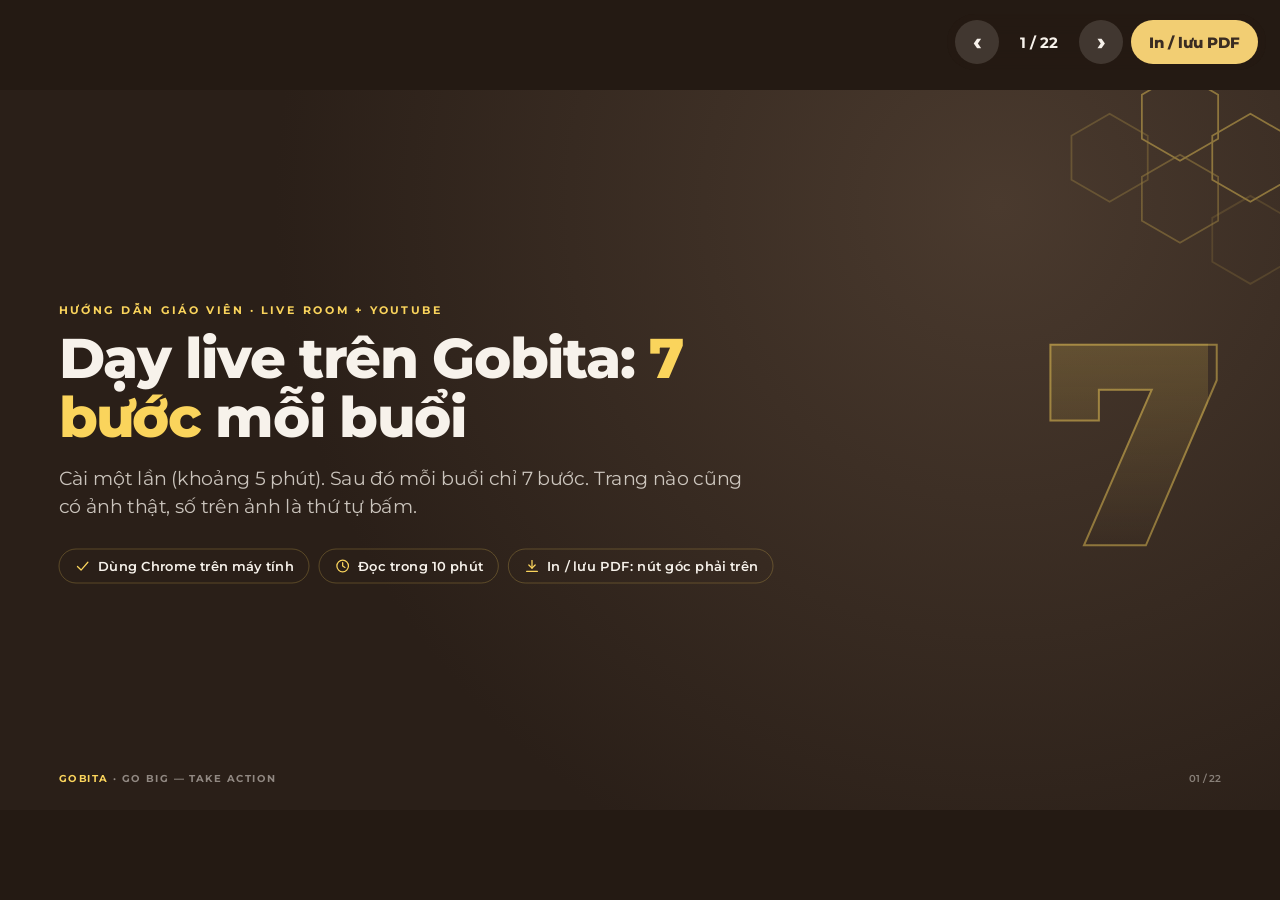
==== commit 9f1bf2c2: "deploy v0.1.104 (source 39984881e3fdb548ce6c2c1ce0aa7ea9bb526d45)" ====
--- a/guides/gv-live/index.html
+++ b/guides/gv-live/index.html
@@ -136,36 +136,36 @@
 <h1 class="ctitle">Dạy live trên Gobita: <em>7 bước</em> mỗi buổi</h1>
 <p class="clead">Cài một lần (khoảng 5 phút). Sau đó mỗi buổi chỉ 7 bước. Trang nào cũng có ảnh thật, số trên ảnh là thứ tự bấm.</p>
 <div class="chips"><span><span class="ic ic--s"><svg viewBox="0 0 24 24" fill="none" stroke="currentColor" stroke-width="1.75" stroke-linecap="round" stroke-linejoin="round" aria-hidden="true"><path d="M4.8 12.6 9.8 17.6 19.2 6.8"/></svg></span> Dùng Chrome trên máy tính</span><span><span class="ic ic--s"><svg viewBox="0 0 24 24" fill="none" stroke="currentColor" stroke-width="1.75" stroke-linecap="round" stroke-linejoin="round" aria-hidden="true"><circle cx="12" cy="12" r="8"/><path d="M12 7.2V12l3.2 2"/></svg></span> Đọc trong 10 phút</span><span><span class="ic ic--s"><svg viewBox="0 0 24 24" fill="none" stroke="currentColor" stroke-width="1.75" stroke-linecap="round" stroke-linejoin="round" aria-hidden="true"><path d="M12 4.4V15"/><path d="M7.6 10.6 12 15l4.4-4.4"/><path d="M4.6 19.6h14.8"/></svg></span> In / lưu PDF: nút góc phải trên</span></div>
-</div><div class="divi__n">7</div></div><div class="brand"><b>GOBITA</b> · GO BIG — TAKE ACTION</div><div class="pnum">01 / 19</div></section>
+</div><div class="divi__n">7</div></div><div class="brand"><b>GOBITA</b> · GO BIG — TAKE ACTION</div><div class="pnum">01 / 22</div></section>
 <section class="slide slide--light" data-i="2"><svg class="hexa" viewBox="0 0 200 200" fill="none" aria-hidden="true"><g stroke="#FAD45C" stroke-width="1.2"><path d="M100 20 L126 35 L126 65 L100 80 L74 65 L74 35 Z"/><path d="M148 48 L174 63 L174 93 L148 108 L122 93 L122 63 Z"/><path d="M100 76 L126 91 L126 121 L100 136 L74 121 L74 91 Z" opacity=".6"/><path d="M52 48 L78 63 L78 93 L52 108 L26 93 L26 63 Z" opacity=".45"/><path d="M148 104 L174 119 L174 149 L148 164 L122 149 L122 119 Z" opacity=".3"/></g></svg><div class="shead"><div class="eyebrow">Bức tranh chung</div><h2 class="stitle">Một buổi live = <em>3 cửa sổ</em> cùng mở</h2></div><div class="fill"><div class="bento c3">
 <div class="tile"><div class="tile__bar"></div><span class="ic ic--g"><svg viewBox="0 0 24 24" fill="none" stroke="currentColor" stroke-width="1.75" stroke-linecap="round" stroke-linejoin="round" aria-hidden="true"><rect x="9.2" y="3.4" width="5.6" height="10.6" rx="2.8"/><path d="M5.8 11.6v1.2a6.2 6.2 0 0 0 12.4 0v-1.2"/><path d="M12 19.2v1.4M8.8 20.6h6.4"/></svg></span><div class="tile__k">Cửa sổ 1</div><div class="tile__t">Google Meet</div><div class="tile__d">Để <b>nói và nghe</b>. Tiếng tới ngay. Không chia sẻ màn hình ở Meet.</div></div>
 <div class="tile"><div class="tile__bar"></div><span class="ic ic--g"><svg viewBox="0 0 24 24" fill="none" stroke="currentColor" stroke-width="1.75" stroke-linecap="round" stroke-linejoin="round" aria-hidden="true"><rect x="3.6" y="6.4" width="12" height="11.2" rx="2.2"/><path d="M15.6 10.8 20.4 8.2v7.6l-4.8-2.6z"/></svg></span><div class="tile__k">Cửa sổ 2</div><div class="tile__t">YouTube Studio</div><div class="tile__d">Để <b>chia sẻ màn hình</b>. Học viên thấy ngay trong Live Room. Bản ghi tự lưu trên kênh Gobita.</div></div>
 <div class="tile"><div class="tile__bar"></div><span class="ic ic--g"><svg viewBox="0 0 24 24" fill="none" stroke="currentColor" stroke-width="1.75" stroke-linecap="round" stroke-linejoin="round" aria-hidden="true"><path d="M20.4 11.9a7.6 7.6 0 0 1-11 6.8l-4.8 1.4 1.4-4.5A7.6 7.6 0 1 1 20.4 11.9z"/><path d="M9.2 11h5.6M9.2 14.2h3.4"/></svg></span><div class="tile__k">Cửa sổ 3</div><div class="tile__t">Gobita Live Room</div><div class="tile__d">Bảng lệnh cho cả lớp chép · xem học viên gõ · trả lời riêng từng em.</div></div>
 </div>
-<div class="note"><span class="ic ic--s"><svg viewBox="0 0 24 24" fill="none" stroke="currentColor" stroke-width="1.75" stroke-linecap="round" stroke-linejoin="round" aria-hidden="true"><circle cx="12" cy="12" r="8"/><path d="M12 7.2V12l3.2 2"/></svg></span> Hình trên YouTube chậm hơn thật <b>6–7 giây</b> (đo ở buổi thử 7/11). Bình thường. Nói xong, chờ vài giây rồi hỏi lớp.</div></div><div class="brand"><b>GOBITA</b> · GO BIG — TAKE ACTION</div><div class="pnum">02 / 19</div></section>
-<section class="slide slide--dark" data-i="3"><svg class="hexa" viewBox="0 0 200 200" fill="none" aria-hidden="true"><g stroke="#FAD45C" stroke-width="1.2"><path d="M100 20 L126 35 L126 65 L100 80 L74 65 L74 35 Z"/><path d="M148 48 L174 63 L174 93 L148 108 L122 93 L122 63 Z"/><path d="M100 76 L126 91 L126 121 L100 136 L74 121 L74 91 Z" opacity=".6"/><path d="M52 48 L78 63 L78 93 L52 108 L26 93 L26 63 Z" opacity=".45"/><path d="M148 104 L174 119 L174 149 L148 164 L122 149 L122 119 Z" opacity=".3"/></g></svg><div class="divi"><div class="divi__txt"><div class="eyebrow">Phần 1</div><h1 class="ctitle">Cài <em>một lần</em>, dùng mãi</h1><p class="clead">4 việc. Chỉ làm ở lần đầu tiên.</p></div><div class="divi__n">1</div></div><div class="brand"><b>GOBITA</b> · GO BIG — TAKE ACTION</div><div class="pnum">03 / 19</div></section>
+<div class="note"><span class="ic ic--s"><svg viewBox="0 0 24 24" fill="none" stroke="currentColor" stroke-width="1.75" stroke-linecap="round" stroke-linejoin="round" aria-hidden="true"><circle cx="12" cy="12" r="8"/><path d="M12 7.2V12l3.2 2"/></svg></span> Hình trên YouTube chậm hơn thật <b>6–7 giây</b> (đo ở buổi thử 7/11). Bình thường. Nói xong, chờ vài giây rồi hỏi lớp.</div></div><div class="brand"><b>GOBITA</b> · GO BIG — TAKE ACTION</div><div class="pnum">02 / 22</div></section>
+<section class="slide slide--dark" data-i="3"><svg class="hexa" viewBox="0 0 200 200" fill="none" aria-hidden="true"><g stroke="#FAD45C" stroke-width="1.2"><path d="M100 20 L126 35 L126 65 L100 80 L74 65 L74 35 Z"/><path d="M148 48 L174 63 L174 93 L148 108 L122 93 L122 63 Z"/><path d="M100 76 L126 91 L126 121 L100 136 L74 121 L74 91 Z" opacity=".6"/><path d="M52 48 L78 63 L78 93 L52 108 L26 93 L26 63 Z" opacity=".45"/><path d="M148 104 L174 119 L174 149 L148 164 L122 149 L122 119 Z" opacity=".3"/></g></svg><div class="divi"><div class="divi__txt"><div class="eyebrow">Phần 1</div><h1 class="ctitle">Cài <em>một lần</em>, dùng mãi</h1><p class="clead">4 việc. Chỉ làm ở lần đầu tiên.</p></div><div class="divi__n">1</div></div><div class="brand"><b>GOBITA</b> · GO BIG — TAKE ACTION</div><div class="pnum">03 / 22</div></section>
 <section class="slide slide--light" data-i="4"><svg class="hexa" viewBox="0 0 200 200" fill="none" aria-hidden="true"><g stroke="#FAD45C" stroke-width="1.2"><path d="M100 20 L126 35 L126 65 L100 80 L74 65 L74 35 Z"/><path d="M148 48 L174 63 L174 93 L148 108 L122 93 L122 63 Z"/><path d="M100 76 L126 91 L126 121 L100 136 L74 121 L74 91 Z" opacity=".6"/><path d="M52 48 L78 63 L78 93 L52 108 L26 93 L26 63 Z" opacity=".45"/><path d="M148 104 L174 119 L174 149 L148 164 L122 149 L122 119 Z" opacity=".3"/></g></svg><div class="shead"><div class="eyebrow">Cài 1/4 · Nhận lời mời vào kênh Gobita</div><h2 class="stitle">Mở email mời, bấm <em>2 nút</em></h2></div><div class="fill"><div class="row"><div class="col-shot"><figure class="shot" style="max-height:780px"><img src="img/yt-00-invite.jpg" alt="Email mời của YouTube"><div class="hl" style="left:5.00%;top:44.00%;width:32.00%;height:10.60%"><b>1</b></div><div class="hl" style="left:5.00%;top:71.80%;width:34.00%;height:10.60%"><b>2</b></div></figure></div>
 <div class="col-txt"><ol class="steps"><li><b class="n">1</b><div><b>CREATE CHANNEL</b>: tạo kênh YouTube cho Gmail của bạn. Đặt tên gì cũng được. Kênh này chỉ để đăng nhập.</div></li><li><b class="n">2</b><div><b>ACCEPT INVITATION</b>: nhận lời mời. Xong.</div></li></ol>
 <div class="note"><span class="ic ic--s"><svg viewBox="0 0 24 24" fill="none" stroke="currentColor" stroke-width="1.75" stroke-linecap="round" stroke-linejoin="round" aria-hidden="true"><path d="M12 3.8 20.8 19a1.6 1.6 0 0 1-1.4 2.2H4.6A1.6 1.6 0 0 1 3.2 19z"/><path d="M12 9.6v4.2M12 17.2h.01"/></svg></span> Lời mời hết hạn sau <b>30 ngày</b>. Hết hạn thì nhắn chủ kênh mời lại.</div>
-<div class="note"><span class="ic ic--s"><svg viewBox="0 0 24 24" fill="none" stroke="currentColor" stroke-width="1.75" stroke-linecap="round" stroke-linejoin="round" aria-hidden="true"><path d="M4.8 12.6 9.8 17.6 19.2 6.8"/></svg></span> Bạn được quyền <b>Editor (Limited)</b>: phát live, tạo nội dung. Không xoá được video, không thấy doanh thu.</div></div></div></div><div class="brand"><b>GOBITA</b> · GO BIG — TAKE ACTION</div><div class="pnum">04 / 19</div></section>
+<div class="note"><span class="ic ic--s"><svg viewBox="0 0 24 24" fill="none" stroke="currentColor" stroke-width="1.75" stroke-linecap="round" stroke-linejoin="round" aria-hidden="true"><path d="M4.8 12.6 9.8 17.6 19.2 6.8"/></svg></span> Bạn được quyền <b>Editor (Limited)</b>: phát live, tạo nội dung. Không xoá được video, không thấy doanh thu.</div></div></div></div><div class="brand"><b>GOBITA</b> · GO BIG — TAKE ACTION</div><div class="pnum">04 / 22</div></section>
 <section class="slide slide--light" data-i="5"><svg class="hexa" viewBox="0 0 200 200" fill="none" aria-hidden="true"><g stroke="#FAD45C" stroke-width="1.2"><path d="M100 20 L126 35 L126 65 L100 80 L74 65 L74 35 Z"/><path d="M148 48 L174 63 L174 93 L148 108 L122 93 L122 63 Z"/><path d="M100 76 L126 91 L126 121 L100 136 L74 121 L74 91 Z" opacity=".6"/><path d="M52 48 L78 63 L78 93 L52 108 L26 93 L26 63 Z" opacity=".45"/><path d="M148 104 L174 119 L174 149 L148 164 L122 149 L122 119 Z" opacity=".3"/></g></svg><div class="shead"><div class="eyebrow">Cài 2/4 · Vào đúng kênh</div><h2 class="stitle">Thấy <em>"You're an editor"</em> là đúng kênh Gobita</h2></div><div class="fill"><div class="stack"><figure class="shot" style=""><img src="img/yt-09-editor.jpg" alt="YouTube Studio của kênh Gobita"><div class="hl" style="left:89.30%;top:0.40%;width:10.50%;height:7.40%"><b>1</b></div><div class="hl" style="left:0.40%;top:15.60%;width:11.60%;height:6.40%"><b>2</b></div></figure>
-<div class="row2"><ol class="steps"><li><b class="n">1</b><div>Mở <b>studio.youtube.com</b>. Góc phải trên phải ghi <b>"You're an editor"</b>. Chưa thấy: bấm ảnh đại diện, chọn kênh Gobita.</div></li><li><b class="n">2</b><div>Menu trái: <b>Webcam</b> là nơi bắt đầu mỗi buổi phát.</div></li></ol></div></div></div><div class="brand"><b>GOBITA</b> · GO BIG — TAKE ACTION</div><div class="pnum">05 / 19</div></section>
+<div class="row2"><ol class="steps"><li><b class="n">1</b><div>Mở <b>studio.youtube.com</b>. Góc phải trên phải ghi <b>"You're an editor"</b>. Chưa thấy: bấm ảnh đại diện, chọn kênh Gobita.</div></li><li><b class="n">2</b><div>Menu trái: <b>Webcam</b> là nơi bắt đầu mỗi buổi phát.</div></li></ol></div></div></div><div class="brand"><b>GOBITA</b> · GO BIG — TAKE ACTION</div><div class="pnum">05 / 22</div></section>
 <section class="slide slide--light" data-i="6"><svg class="hexa" viewBox="0 0 200 200" fill="none" aria-hidden="true"><g stroke="#FAD45C" stroke-width="1.2"><path d="M100 20 L126 35 L126 65 L100 80 L74 65 L74 35 Z"/><path d="M148 48 L174 63 L174 93 L148 108 L122 93 L122 63 Z"/><path d="M100 76 L126 91 L126 121 L100 136 L74 121 L74 91 Z" opacity=".6"/><path d="M52 48 L78 63 L78 93 L52 108 L26 93 L26 63 Z" opacity=".45"/><path d="M148 104 L174 119 L174 149 L148 164 L122 149 L122 119 Z" opacity=".3"/></g></svg><div class="shead"><div class="eyebrow">Cài 3/4 · Lần đầu phát bằng webcam</div><h2 class="stitle">YouTube hỏi 3 câu, chỉ ở <em>lần đầu</em></h2></div><div class="fill"><div class="row"><div class="col-shot two"><figure class="shot" style=""><img src="img/yt-01-now.jpg" alt="Chọn Now"><div class="hl" style="left:81.80%;top:40.20%;width:9.60%;height:16.80%"><b>1</b></div></figure><figure class="shot" style=""><img src="img/yt-02-webcam.jpg" alt="Chọn Built-in webcam"><div class="hl" style="left:72.00%;top:30.20%;width:19.20%;height:17.60%"><b>2</b></div></figure></div>
-<div class="col-txt"><ol class="steps"><li><b class="n">1</b><div><b>Now</b>: phát ngay (bạn vẫn xem lại cài đặt trước khi lên sóng).</div></li><li><b class="n">2</b><div><b>Built-in webcam</b>: dùng webcam của máy. Không chọn "Streaming software".</div></li><li><b class="n">3</b><div>Chrome hỏi camera và micro: chọn <b>"Cho phép mỗi khi truy cập trang web"</b>.</div></li></ol></div></div></div><div class="brand"><b>GOBITA</b> · GO BIG — TAKE ACTION</div><div class="pnum">06 / 19</div></section>
+<div class="col-txt"><ol class="steps"><li><b class="n">1</b><div><b>Now</b>: phát ngay (bạn vẫn xem lại cài đặt trước khi lên sóng).</div></li><li><b class="n">2</b><div><b>Built-in webcam</b>: dùng webcam của máy. Không chọn "Streaming software".</div></li><li><b class="n">3</b><div>Chrome hỏi camera và micro: chọn <b>"Cho phép mỗi khi truy cập trang web"</b>.</div></li></ol></div></div></div><div class="brand"><b>GOBITA</b> · GO BIG — TAKE ACTION</div><div class="pnum">06 / 22</div></section>
 <section class="slide slide--light" data-i="7"><svg class="hexa" viewBox="0 0 200 200" fill="none" aria-hidden="true"><g stroke="#FAD45C" stroke-width="1.2"><path d="M100 20 L126 35 L126 65 L100 80 L74 65 L74 35 Z"/><path d="M148 48 L174 63 L174 93 L148 108 L122 93 L122 63 Z"/><path d="M100 76 L126 91 L126 121 L100 136 L74 121 L74 91 Z" opacity=".6"/><path d="M52 48 L78 63 L78 93 L52 108 L26 93 L26 63 Z" opacity=".45"/><path d="M148 104 L174 119 L174 149 L148 164 L122 149 L122 119 Z" opacity=".3"/></g></svg><div class="shead"><div class="eyebrow">Cài 4/4 · Hình và tiếng (máy Mac)</div><h2 class="stitle">Làm mờ phía sau bạn, chỉnh micro <em>đủ to</em></h2></div><div class="fill"><div class="row"><div class="col-shot"><figure class="shot" style="max-height:700px"><img src="img/yt-10-effects.jpg" alt="Bảng hiệu ứng camera của máy Mac"><div class="hl" style="left:4.00%;top:20.00%;width:92.00%;height:9.60%"><b>2</b></div><div class="hl" style="left:4.00%;top:61.60%;width:92.00%;height:10.60%"><b>3</b></div></figure></div>
 <div class="col-txt"><ol class="steps"><li><b class="n">1</b><div>Mở Studio → <b>Webcam</b> (camera bật). Bấm <b>biểu tượng camera xanh lá</b> ở mép trên cùng màn hình → bảng "Google Chrome" hiện ra.</div></li><li><b class="n">2</b><div><b>Chân dung</b>: làm mờ phía sau bạn.</div></li><li><b class="n">3</b><div>Hoặc <b>Nền</b>: thay phía sau bằng một màu. Biểu tượng <b>xanh lá</b> là đang bật.</div></li><li><b class="n">4</b><div>Học viên nghe nhỏ: <b>Cài đặt hệ thống → Âm thanh → Đầu vào</b> → kéo <b>Âm lượng đầu vào</b> lên khoảng 3/4.</div></li></ol>
-<div class="note"><span class="ic ic--s"><svg viewBox="0 0 24 24" fill="none" stroke="currentColor" stroke-width="1.75" stroke-linecap="round" stroke-linejoin="round" aria-hidden="true"><path d="M12 3.8 20.8 19a1.6 1.6 0 0 1-1.4 2.2H4.6A1.6 1.6 0 0 1 3.2 19z"/><path d="M12 9.6v4.2M12 17.2h.01"/></svg></span> Cần Mac chip Apple (M1 trở lên). Máy Windows: bỏ qua trang này.</div></div></div></div><div class="brand"><b>GOBITA</b> · GO BIG — TAKE ACTION</div><div class="pnum">07 / 19</div></section>
-<section class="slide slide--dark" data-i="8"><svg class="hexa" viewBox="0 0 200 200" fill="none" aria-hidden="true"><g stroke="#FAD45C" stroke-width="1.2"><path d="M100 20 L126 35 L126 65 L100 80 L74 65 L74 35 Z"/><path d="M148 48 L174 63 L174 93 L148 108 L122 93 L122 63 Z"/><path d="M100 76 L126 91 L126 121 L100 136 L74 121 L74 91 Z" opacity=".6"/><path d="M52 48 L78 63 L78 93 L52 108 L26 93 L26 63 Z" opacity=".45"/><path d="M148 104 L174 119 L174 149 L148 164 L122 149 L122 119 Z" opacity=".3"/></g></svg><div class="divi"><div class="divi__txt"><div class="eyebrow">Phần 2</div><h1 class="ctitle">Mỗi buổi học: <em>7 bước</em></h1><p class="clead">Làm trước giờ học 10 phút. Xong bước 7 là lớp vào được.</p></div><div class="divi__n">2</div></div><div class="brand"><b>GOBITA</b> · GO BIG — TAKE ACTION</div><div class="pnum">08 / 19</div></section>
-<section class="slide slide--light" data-i="9"><svg class="hexa" viewBox="0 0 200 200" fill="none" aria-hidden="true"><g stroke="#FAD45C" stroke-width="1.2"><path d="M100 20 L126 35 L126 65 L100 80 L74 65 L74 35 Z"/><path d="M148 48 L174 63 L174 93 L148 108 L122 93 L122 63 Z"/><path d="M100 76 L126 91 L126 121 L100 136 L74 121 L74 91 Z" opacity=".6"/><path d="M52 48 L78 63 L78 93 L52 108 L26 93 L26 63 Z" opacity=".45"/><path d="M148 104 L174 119 L174 149 L148 164 L122 149 L122 119 Z" opacity=".3"/></g></svg><div class="shead"><div class="eyebrow">Mỗi buổi · Toàn cảnh</div><h2 class="stitle">7 bước, theo đúng <em>thứ tự</em> này</h2></div><div class="fill"><div class="flow"><div class="fs"><b class="n">1</b><div class="fs__t">Mở Google Meet</div><div class="fs__w">Như mọi khi, để nói chuyện</div></div><div class="fs"><b class="n">2</b><div class="fs__t">Studio → Webcam</div><div class="fs__w">Điền tên buổi + 3 ô bắt buộc</div></div><div class="fs"><b class="n">3</b><div class="fs__t">Unlisted → Done</div><div class="fs__w">Không công khai</div></div><div class="fs"><b class="n">4</b><div class="fs__t">GO LIVE → chia sẻ màn hình</div><div class="fs__w">Bật micro · chọn 1 tab</div></div><div class="fs"><b class="n">5</b><div class="fs__t">Copy link trang Studio</div><div class="fs__w">Thanh địa chỉ</div></div><div class="fs"><b class="n">6</b><div class="fs__t">Live Room: dán 2 link</div><div class="fs__w">Meet + YouTube, bấm Lưu</div></div><div class="fs"><b class="n">7</b><div class="fs__t">Copy link mời</div><div class="fs__w">Gửi vào chat Meet / Zalo</div></div></div></div><div class="brand"><b>GOBITA</b> · GO BIG — TAKE ACTION</div><div class="pnum">09 / 19</div></section>
+<div class="note"><span class="ic ic--s"><svg viewBox="0 0 24 24" fill="none" stroke="currentColor" stroke-width="1.75" stroke-linecap="round" stroke-linejoin="round" aria-hidden="true"><path d="M12 3.8 20.8 19a1.6 1.6 0 0 1-1.4 2.2H4.6A1.6 1.6 0 0 1 3.2 19z"/><path d="M12 9.6v4.2M12 17.2h.01"/></svg></span> Cần Mac chip Apple (M1 trở lên). Máy Windows: bỏ qua trang này.</div></div></div></div><div class="brand"><b>GOBITA</b> · GO BIG — TAKE ACTION</div><div class="pnum">07 / 22</div></section>
+<section class="slide slide--dark" data-i="8"><svg class="hexa" viewBox="0 0 200 200" fill="none" aria-hidden="true"><g stroke="#FAD45C" stroke-width="1.2"><path d="M100 20 L126 35 L126 65 L100 80 L74 65 L74 35 Z"/><path d="M148 48 L174 63 L174 93 L148 108 L122 93 L122 63 Z"/><path d="M100 76 L126 91 L126 121 L100 136 L74 121 L74 91 Z" opacity=".6"/><path d="M52 48 L78 63 L78 93 L52 108 L26 93 L26 63 Z" opacity=".45"/><path d="M148 104 L174 119 L174 149 L148 164 L122 149 L122 119 Z" opacity=".3"/></g></svg><div class="divi"><div class="divi__txt"><div class="eyebrow">Phần 2</div><h1 class="ctitle">Mỗi buổi học: <em>7 bước</em></h1><p class="clead">Làm trước giờ học 10 phút. Xong bước 7 là lớp vào được.</p></div><div class="divi__n">2</div></div><div class="brand"><b>GOBITA</b> · GO BIG — TAKE ACTION</div><div class="pnum">08 / 22</div></section>
+<section class="slide slide--light" data-i="9"><svg class="hexa" viewBox="0 0 200 200" fill="none" aria-hidden="true"><g stroke="#FAD45C" stroke-width="1.2"><path d="M100 20 L126 35 L126 65 L100 80 L74 65 L74 35 Z"/><path d="M148 48 L174 63 L174 93 L148 108 L122 93 L122 63 Z"/><path d="M100 76 L126 91 L126 121 L100 136 L74 121 L74 91 Z" opacity=".6"/><path d="M52 48 L78 63 L78 93 L52 108 L26 93 L26 63 Z" opacity=".45"/><path d="M148 104 L174 119 L174 149 L148 164 L122 149 L122 119 Z" opacity=".3"/></g></svg><div class="shead"><div class="eyebrow">Mỗi buổi · Toàn cảnh</div><h2 class="stitle">7 bước, theo đúng <em>thứ tự</em> này</h2></div><div class="fill"><div class="flow"><div class="fs"><b class="n">1</b><div class="fs__t">Mở Google Meet</div><div class="fs__w">Như mọi khi, để nói chuyện</div></div><div class="fs"><b class="n">2</b><div class="fs__t">Studio → Webcam</div><div class="fs__w">Điền tên buổi + 3 ô bắt buộc</div></div><div class="fs"><b class="n">3</b><div class="fs__t">Unlisted → Done</div><div class="fs__w">Không công khai</div></div><div class="fs"><b class="n">4</b><div class="fs__t">GO LIVE → chia sẻ màn hình</div><div class="fs__w">Bật micro · chọn 1 tab</div></div><div class="fs"><b class="n">5</b><div class="fs__t">Copy link trang Studio</div><div class="fs__w">Thanh địa chỉ</div></div><div class="fs"><b class="n">6</b><div class="fs__t">Live Room: dán 2 link</div><div class="fs__w">Meet + YouTube, bấm Lưu</div></div><div class="fs"><b class="n">7</b><div class="fs__t">Copy link mời</div><div class="fs__w">Gửi vào chat Meet / Zalo</div></div></div></div><div class="brand"><b>GOBITA</b> · GO BIG — TAKE ACTION</div><div class="pnum">09 / 22</div></section>
 <section class="slide slide--light" data-i="10"><svg class="hexa" viewBox="0 0 200 200" fill="none" aria-hidden="true"><g stroke="#FAD45C" stroke-width="1.2"><path d="M100 20 L126 35 L126 65 L100 80 L74 65 L74 35 Z"/><path d="M148 48 L174 63 L174 93 L148 108 L122 93 L122 63 Z"/><path d="M100 76 L126 91 L126 121 L100 136 L74 121 L74 91 Z" opacity=".6"/><path d="M52 48 L78 63 L78 93 L52 108 L26 93 L26 63 Z" opacity=".45"/><path d="M148 104 L174 119 L174 149 L148 164 L122 149 L122 119 Z" opacity=".3"/></g></svg><div class="shead"><div class="eyebrow">Bước 2 · Studio → Webcam → Details</div><h2 class="stitle">Điền tên buổi và <em>3 ô bắt buộc</em></h2></div><div class="fill"><div class="grid4">
 <div class="g"><figure class="shot" style=""><img src="img/yt-03-title.jpg" alt="Tên buổi"><div class="hl" style="left:4.20%;top:33.20%;width:90.40%;height:15.00%"><b>1</b></div></figure><p><b>1</b> Tên buổi, ví dụ "Gobita – Buổi 3"</p></div>
 <div class="g"><figure class="shot" style=""><img src="img/yt-04-kids.jpg" alt="Không dành cho trẻ em"><div class="hl" style="left:4.00%;top:61.00%;width:24.40%;height:8.60%"><b>2</b></div></figure><p><b>2</b> "No, it's not made for kids"</p></div>
 <div class="g"><figure class="shot" style=""><img src="img/yt-05-ai.jpg" alt="AI use: No"><div class="hl" style="left:3.40%;top:81.00%;width:8.20%;height:6.60%"><b>3</b></div></figure><p><b>3</b> AI use: <b>No</b> · bấm Next</p></div>
 <div class="g"><figure class="shot" style=""><img src="img/yt-06-embed.jpg" alt="Allow embedding"><div class="hl" style="left:3.80%;top:24.00%;width:21.40%;height:8.40%"><b>4</b></div></figure><p><b>4</b> <b>Allow embedding</b> phải có dấu tích</p></div>
 </div>
-<div class="note"><span class="ic ic--s"><svg viewBox="0 0 24 24" fill="none" stroke="currentColor" stroke-width="1.75" stroke-linecap="round" stroke-linejoin="round" aria-hidden="true"><path d="M12 3.8 20.8 19a1.6 1.6 0 0 1-1.4 2.2H4.6A1.6 1.6 0 0 1 3.2 19z"/><path d="M12 9.6v4.2M12 17.2h.01"/></svg></span> Thiếu dấu tích ở ô 4, học viên sẽ <b>không thấy hình</b> trong Live Room. Các ô khác để nguyên.</div></div><div class="brand"><b>GOBITA</b> · GO BIG — TAKE ACTION</div><div class="pnum">10 / 19</div></section>
+<div class="note"><span class="ic ic--s"><svg viewBox="0 0 24 24" fill="none" stroke="currentColor" stroke-width="1.75" stroke-linecap="round" stroke-linejoin="round" aria-hidden="true"><path d="M12 3.8 20.8 19a1.6 1.6 0 0 1-1.4 2.2H4.6A1.6 1.6 0 0 1 3.2 19z"/><path d="M12 9.6v4.2M12 17.2h.01"/></svg></span> Thiếu dấu tích ở ô 4, học viên sẽ <b>không thấy hình</b> trong Live Room. Các ô khác để nguyên.</div></div><div class="brand"><b>GOBITA</b> · GO BIG — TAKE ACTION</div><div class="pnum">10 / 22</div></section>
 <section class="slide slide--light" data-i="11"><svg class="hexa" viewBox="0 0 200 200" fill="none" aria-hidden="true"><g stroke="#FAD45C" stroke-width="1.2"><path d="M100 20 L126 35 L126 65 L100 80 L74 65 L74 35 Z"/><path d="M148 48 L174 63 L174 93 L148 108 L122 93 L122 63 Z"/><path d="M100 76 L126 91 L126 121 L100 136 L74 121 L74 91 Z" opacity=".6"/><path d="M52 48 L78 63 L78 93 L52 108 L26 93 L26 63 Z" opacity=".45"/><path d="M148 104 L174 119 L174 149 L148 164 L122 149 L122 119 Z" opacity=".3"/></g></svg><div class="shead"><div class="eyebrow">Bước 3 · Visibility</div><h2 class="stitle">Chọn <em>Unlisted</em> rồi bấm Done</h2></div><div class="fill"><div class="row"><div class="col-shot"><figure class="shot" style="max-height:760px"><img src="img/yt-07-unlisted.jpg" alt="Chọn Unlisted"><div class="hl" style="left:6.40%;top:43.20%;width:14.40%;height:9.20%"><b>1</b></div><div class="hl" style="left:90.20%;top:89.20%;width:8.80%;height:8.40%"><b>2</b></div></figure></div>
-<div class="col-txt"><ol class="steps"><li><b class="n">1</b><div><b>Unlisted</b>: chỉ người có link mới xem được. Không chọn Public.</div></li><li><b class="n">2</b><div><b>Done</b>. Ô ngày giờ (Schedule) điền sẵn, để nguyên.</div></li></ol></div></div></div><div class="brand"><b>GOBITA</b> · GO BIG — TAKE ACTION</div><div class="pnum">11 / 19</div></section>
+<div class="col-txt"><ol class="steps"><li><b class="n">1</b><div><b>Unlisted</b>: chỉ người có link mới xem được. Không chọn Public.</div></li><li><b class="n">2</b><div><b>Done</b>. Ô ngày giờ (Schedule) điền sẵn, để nguyên.</div></li></ol></div></div></div><div class="brand"><b>GOBITA</b> · GO BIG — TAKE ACTION</div><div class="pnum">11 / 22</div></section>
 <section class="slide slide--light" data-i="12"><svg class="hexa" viewBox="0 0 200 200" fill="none" aria-hidden="true"><g stroke="#FAD45C" stroke-width="1.2"><path d="M100 20 L126 35 L126 65 L100 80 L74 65 L74 35 Z"/><path d="M148 48 L174 63 L174 93 L148 108 L122 93 L122 63 Z"/><path d="M100 76 L126 91 L126 121 L100 136 L74 121 L74 91 Z" opacity=".6"/><path d="M52 48 L78 63 L78 93 L52 108 L26 93 L26 63 Z" opacity=".45"/><path d="M148 104 L174 119 L174 149 L148 164 L122 149 L122 119 Z" opacity=".3"/></g></svg><div class="shead"><div class="eyebrow">Bước 4 · Lên sóng</div><h2 class="stitle"><em>GO LIVE</em>, bật micro, chia sẻ 1 tab</h2></div><div class="fill"><div class="row"><div class="col-txt wide"><ol class="steps"><li><b class="n">1</b><div>Bấm <b>GO LIVE</b> ở góc phải trên. Lên sóng xong, chỗ đó đổi thành chữ đỏ <b>LIVE</b> và nút <b>End Stream</b>.</div></li><li><b class="n">2</b><div><b>Micro</b> dưới khung hình: có gạch chéo là đang tắt, bấm để bật. Nói thử: chấm đầu tiên chuyển xanh.</div></li><li><b class="n">3</b><div>Bấm nút <b>chia sẻ màn hình</b>: ô vuông có mũi tên lên, ngay bên phải micro. Nút này chỉ hiện <b>sau khi</b> đã GO LIVE.</div></li><li><b class="n">4</b><div>Chọn <b>1 thẻ (tab)</b>: thẻ bài giảng hoặc thẻ AI bạn đang dạy. Bấm Chia sẻ.</div></li></ol>
 <figure class="shot" style="max-width:760px;margin-top:18px"><img src="img/yt-08-live.jpg" alt="Đã lên sóng: LIVE + End Stream"><div class="hl" style="left:45.20%;top:14.00%;width:40.80%;height:72.00%"><b>1</b></div></figure></div>
 <div class="col-txt"><div class="tile tile--sand mics"><div class="tile__k">Micro</div>
@@ -173,25 +173,35 @@
 <p class="ok"><span class="ic ic--s"><svg viewBox="0 0 24 24" fill="none" stroke="currentColor" stroke-width="1.75" stroke-linecap="round" stroke-linejoin="round" aria-hidden="true"><path d="M4.8 12.6 9.8 17.6 19.2 6.8"/></svg></span><span>Đã bật, đang nói</span></p><figure class="shot" style=""><img src="img/yt-11-mic-on.jpg" alt="Micro đã bật và nút chia sẻ màn hình"><div class="hl" style="left:48.50%;top:18.00%;width:14.00%;height:62.00%"><b>2</b></div><div class="hl" style="left:67.50%;top:18.00%;width:15.50%;height:62.00%"><b>3</b></div></figure></div>
 <div class="tile tile--sand" style="margin-top:20px"><div class="tile__k">Đúng và sai</div>
 <p class="ok"><span class="ic ic--s"><svg viewBox="0 0 24 24" fill="none" stroke="currentColor" stroke-width="1.75" stroke-linecap="round" stroke-linejoin="round" aria-hidden="true"><path d="M4.8 12.6 9.8 17.6 19.2 6.8"/></svg></span><span>Chia sẻ <b>1 tab</b>: học viên thấy rõ bài.</span></p>
-<p class="ng"><span class="ic ic--s"><svg viewBox="0 0 24 24" fill="none" stroke="currentColor" stroke-width="1.75" stroke-linecap="round" stroke-linejoin="round" aria-hidden="true"><path d="M5.6 5.6 18.4 18.4M18.4 5.6 5.6 18.4"/></svg></span><span>Chia sẻ <b>cả màn hình</b>: hình lồng vào hình như gương soi gương (đã gặp ở buổi thử).</span></p></div></div></div></div><div class="brand"><b>GOBITA</b> · GO BIG — TAKE ACTION</div><div class="pnum">12 / 19</div></section>
+<p class="ng"><span class="ic ic--s"><svg viewBox="0 0 24 24" fill="none" stroke="currentColor" stroke-width="1.75" stroke-linecap="round" stroke-linejoin="round" aria-hidden="true"><path d="M5.6 5.6 18.4 18.4M18.4 5.6 5.6 18.4"/></svg></span><span>Chia sẻ <b>cả màn hình</b>: hình lồng vào hình như gương soi gương (đã gặp ở buổi thử).</span></p></div></div></div></div><div class="brand"><b>GOBITA</b> · GO BIG — TAKE ACTION</div><div class="pnum">12 / 22</div></section>
 <section class="slide slide--light" data-i="13"><svg class="hexa" viewBox="0 0 200 200" fill="none" aria-hidden="true"><g stroke="#FAD45C" stroke-width="1.2"><path d="M100 20 L126 35 L126 65 L100 80 L74 65 L74 35 Z"/><path d="M148 48 L174 63 L174 93 L148 108 L122 93 L122 63 Z"/><path d="M100 76 L126 91 L126 121 L100 136 L74 121 L74 91 Z" opacity=".6"/><path d="M52 48 L78 63 L78 93 L52 108 L26 93 L26 63 Z" opacity=".45"/><path d="M148 104 L174 119 L174 149 L148 164 L122 149 L122 119 Z" opacity=".3"/></g></svg><div class="shead"><div class="eyebrow">Bước 5 · Lấy link buổi phát</div><h2 class="stitle">Copy địa chỉ trang <em>Studio</em> đang mở</h2></div><div class="fill"><figure class="shot" style="max-width:1500px"><img src="img/yt-08-link.jpg" alt="Thanh địa chỉ của Studio"><div class="hl" style="left:24.60%;top:12.00%;width:70.40%;height:76.00%"><b>1</b></div></figure>
 <div class="row2"><ol class="steps"><li><b class="n">1</b><div>Bấm vào <b>thanh địa chỉ</b> của trang Studio đang phát (bắt đầu bằng studio.youtube.com/video/…).</div></li><li><b class="n">2</b><div>Bấm <b>Ctrl + C</b> (máy Mac: <b>Cmd + C</b>).</div></li></ol>
-<div class="note"><span class="ic ic--s"><svg viewBox="0 0 24 24" fill="none" stroke="currentColor" stroke-width="1.75" stroke-linecap="round" stroke-linejoin="round" aria-hidden="true"><path d="M10.2 13.8a4.4 4.4 0 0 0 6.6.5l2.4-2.4a4.4 4.4 0 0 0-6.2-6.2l-1.4 1.4"/><path d="M13.8 10.2a4.4 4.4 0 0 0-6.6-.5l-2.4 2.4a4.4 4.4 0 0 0 6.2 6.2l1.4-1.4"/></svg></span> Live Room nhận được cả link Studio, youtu.be/… và youtube.com/live/… Dán link nào cũng được.</div></div></div><div class="brand"><b>GOBITA</b> · GO BIG — TAKE ACTION</div><div class="pnum">13 / 19</div></section>
-<section class="slide slide--light" data-i="14"><svg class="hexa" viewBox="0 0 200 200" fill="none" aria-hidden="true"><g stroke="#FAD45C" stroke-width="1.2"><path d="M100 20 L126 35 L126 65 L100 80 L74 65 L74 35 Z"/><path d="M148 48 L174 63 L174 93 L148 108 L122 93 L122 63 Z"/><path d="M100 76 L126 91 L126 121 L100 136 L74 121 L74 91 Z" opacity=".6"/><path d="M52 48 L78 63 L78 93 L52 108 L26 93 L26 63 Z" opacity=".45"/><path d="M148 104 L174 119 L174 149 L148 164 L122 149 L122 119 Z" opacity=".3"/></g></svg><div class="shead"><div class="eyebrow">Bước 6 và 7 · Gobita Live Room</div><h2 class="stitle">Dán <em>2 link</em>, rồi gửi link mời cho lớp</h2></div><div class="fill"><div class="stack"><figure class="shot" style=""><img src="img/gb-room.jpg" alt="Live Room của giáo viên"><div class="hl" style="left:13.96%;top:46.13%;width:75.37%;height:19.10%"><b>1</b></div><div class="hl" style="left:14.02%;top:67.36%;width:75.33%;height:19.10%"><b>2</b></div><div class="hl" style="left:16.59%;top:13.81%;width:10.05%;height:18.60%"><b>3</b></div></figure>
-<div class="row2 three"><ol class="steps"><li><b class="n">1</b><div>Gobita → <b>Live Room</b> → <b>Mở phòng mới</b>. Dán link Meet vào ô <b>Link Google Meet</b> → <b>Lưu link</b>. Lần sau phòng mới tự nhớ link Meet.</div></li><li><b class="n">2</b><div>Dán link YouTube (bước 5) vào ô <b>Link YouTube live</b> → <b>Lưu link</b>.</div></li><li><b class="n">3</b><div>Bấm <b>Copy link mời</b>. Dán vào chat Meet hoặc Zalo của lớp. Học viên bấm link là vào phòng.</div></li></ol></div></div></div><div class="brand"><b>GOBITA</b> · GO BIG — TAKE ACTION</div><div class="pnum">14 / 19</div></section>
-<section class="slide slide--light" data-i="15"><svg class="hexa" viewBox="0 0 200 200" fill="none" aria-hidden="true"><g stroke="#FAD45C" stroke-width="1.2"><path d="M100 20 L126 35 L126 65 L100 80 L74 65 L74 35 Z"/><path d="M148 48 L174 63 L174 93 L148 108 L122 93 L122 63 Z"/><path d="M100 76 L126 91 L126 121 L100 136 L74 121 L74 91 Z" opacity=".6"/><path d="M52 48 L78 63 L78 93 L52 108 L26 93 L26 63 Z" opacity=".45"/><path d="M148 104 L174 119 L174 149 L148 164 L122 149 L122 119 Z" opacity=".3"/></g></svg><div class="shead"><div class="eyebrow">Trong buổi học</div><h2 class="stitle">Đăng lệnh, xem lớp gõ, <em>trả lời riêng</em></h2></div><div class="fill"><div class="row ws"><div class="col-shot"><figure class="shot" style=""><img src="img/gb-class.jpg" alt="Bảng giáo viên và thẻ học viên"><div class="hl" style="left:5.22%;top:49.08%;width:37.43%;height:7.32%"><b>1</b></div><div class="hl" style="left:61.84%;top:33.35%;width:16.70%;height:17.09%"><b>2</b></div><div class="hl" style="left:45.59%;top:50.67%;width:49.19%;height:48.33%"><b>3</b></div></figure></div>
-<div class="col-txt"><ol class="steps"><li><b class="n">1</b><div><b>Đăng lên bảng</b>: lệnh hoặc prompt cho cả lớp. Học viên bấm Copy là chép được.</div></li><li><b class="n">2</b><div><b>Thẻ học viên</b>: thấy chữ đang gõ (khi em bật chia sẻ). Em cần giúp được xếp lên đầu.</div></li><li><b class="n">3</b><div>Bấm một thẻ: xem hết tin của em, bấm <b>Trả lời</b> hoặc gửi gợi ý riêng. Chỉ em đó thấy.</div></li></ol></div></div></div><div class="brand"><b>GOBITA</b> · GO BIG — TAKE ACTION</div><div class="pnum">15 / 19</div></section>
-<section class="slide slide--light" data-i="16"><svg class="hexa" viewBox="0 0 200 200" fill="none" aria-hidden="true"><g stroke="#FAD45C" stroke-width="1.2"><path d="M100 20 L126 35 L126 65 L100 80 L74 65 L74 35 Z"/><path d="M148 48 L174 63 L174 93 L148 108 L122 93 L122 63 Z"/><path d="M100 76 L126 91 L126 121 L100 136 L74 121 L74 91 Z" opacity=".6"/><path d="M52 48 L78 63 L78 93 L52 108 L26 93 L26 63 Z" opacity=".45"/><path d="M148 104 L174 119 L174 149 L148 164 L122 149 L122 119 Z" opacity=".3"/></g></svg><div class="shead"><div class="eyebrow">Học viên thấy gì</div><h2 class="stitle">Màn hình của bạn <em>bên trái</em>, chỗ thực hành bên phải</h2></div><div class="fill"><div class="row ws"><div class="col-shot"><figure class="shot" style=""><img src="img/gb-learner.jpg" alt="Màn hình học viên trong Live Room"><div class="hl" style="left:1.62%;top:14.11%;width:58.61%;height:78.07%"><b>1</b></div><div class="hl" style="left:60.14%;top:14.11%;width:38.24%;height:84.89%"><b>2</b></div><div class="hl" style="left:49.44%;top:16.28%;width:9.68%;height:5.58%"><b>3</b></div></figure></div>
+<div class="note"><span class="ic ic--s"><svg viewBox="0 0 24 24" fill="none" stroke="currentColor" stroke-width="1.75" stroke-linecap="round" stroke-linejoin="round" aria-hidden="true"><path d="M10.2 13.8a4.4 4.4 0 0 0 6.6.5l2.4-2.4a4.4 4.4 0 0 0-6.2-6.2l-1.4 1.4"/><path d="M13.8 10.2a4.4 4.4 0 0 0-6.6-.5l-2.4 2.4a4.4 4.4 0 0 0 6.2 6.2l1.4-1.4"/></svg></span> Live Room nhận được cả link Studio, youtu.be/… và youtube.com/live/… Dán link nào cũng được.</div></div></div><div class="brand"><b>GOBITA</b> · GO BIG — TAKE ACTION</div><div class="pnum">13 / 22</div></section>
+<section class="slide slide--light" data-i="14"><svg class="hexa" viewBox="0 0 200 200" fill="none" aria-hidden="true"><g stroke="#FAD45C" stroke-width="1.2"><path d="M100 20 L126 35 L126 65 L100 80 L74 65 L74 35 Z"/><path d="M148 48 L174 63 L174 93 L148 108 L122 93 L122 63 Z"/><path d="M100 76 L126 91 L126 121 L100 136 L74 121 L74 91 Z" opacity=".6"/><path d="M52 48 L78 63 L78 93 L52 108 L26 93 L26 63 Z" opacity=".45"/><path d="M148 104 L174 119 L174 149 L148 164 L122 149 L122 119 Z" opacity=".3"/></g></svg><div class="shead"><div class="eyebrow">Bước 6 và 7 · Gobita Live Room</div><h2 class="stitle">Dán <em>2 link</em>, rồi gửi link mời cho lớp</h2></div><div class="fill"><div class="stack"><figure class="shot" style=""><img src="img/gb-room.jpg" alt="Live Room của giáo viên"><div class="hl" style="left:11.55%;top:40.48%;width:80.43%;height:17.04%"><b>1</b></div><div class="hl" style="left:11.60%;top:59.16%;width:80.38%;height:17.04%"><b>2</b></div><div class="hl" style="left:14.35%;top:12.04%;width:10.65%;height:16.60%"><b>3</b></div></figure>
+<div class="row2 three"><ol class="steps"><li><b class="n">1</b><div>Gobita → <b>Live Room</b> → <b>Mở phòng mới</b>. Dán link Meet vào ô <b>Link Google Meet</b> → <b>Lưu link</b>. Lần sau phòng mới tự nhớ link Meet.</div></li><li><b class="n">2</b><div>Dán link YouTube (bước 5) vào ô <b>Link YouTube live</b> → <b>Lưu link</b>.</div></li><li><b class="n">3</b><div>Bấm <b>Copy link mời</b>. Dán vào chat Meet hoặc Zalo của lớp. Học viên bấm link là vào phòng.</div></li></ol></div></div></div><div class="brand"><b>GOBITA</b> · GO BIG — TAKE ACTION</div><div class="pnum">14 / 22</div></section>
+<section class="slide slide--light" data-i="15"><svg class="hexa" viewBox="0 0 200 200" fill="none" aria-hidden="true"><g stroke="#FAD45C" stroke-width="1.2"><path d="M100 20 L126 35 L126 65 L100 80 L74 65 L74 35 Z"/><path d="M148 48 L174 63 L174 93 L148 108 L122 93 L122 63 Z"/><path d="M100 76 L126 91 L126 121 L100 136 L74 121 L74 91 Z" opacity=".6"/><path d="M52 48 L78 63 L78 93 L52 108 L26 93 L26 63 Z" opacity=".45"/><path d="M148 104 L174 119 L174 149 L148 164 L122 149 L122 119 Z" opacity=".3"/></g></svg><div class="shead"><div class="eyebrow">Trong buổi học</div><h2 class="stitle">Đăng lệnh, xem lớp gõ, <em>trả lời riêng</em></h2></div><div class="fill"><div class="row ws"><div class="col-shot"><figure class="shot" style=""><img src="img/gb-class.jpg" alt="Bảng giáo viên và thẻ học viên"><div class="hl" style="left:2.21%;top:22.11%;width:39.90%;height:8.87%"><b>1</b></div><div class="hl" style="left:62.68%;top:1.88%;width:17.76%;height:21.42%"><b>2</b></div><div class="hl" style="left:45.33%;top:24.15%;width:52.46%;height:74.85%"><b>3</b></div></figure></div>
+<div class="col-txt"><ol class="steps"><li><b class="n">1</b><div><b>Đăng lên bảng</b>: lệnh hoặc prompt cho cả lớp. Học viên bấm Copy là chép được.</div></li><li><b class="n">2</b><div><b>Thẻ học viên</b>: thấy chữ em đang gõ. Em cần giúp được xếp lên đầu.</div></li><li><b class="n">3</b><div>Bấm một thẻ: xem hết tin của em, bấm <b>Trả lời</b> hoặc gửi gợi ý riêng. Chỉ em đó thấy.</div></li></ol></div></div></div><div class="brand"><b>GOBITA</b> · GO BIG — TAKE ACTION</div><div class="pnum">15 / 22</div></section>
+<section class="slide slide--light" data-i="16"><svg class="hexa" viewBox="0 0 200 200" fill="none" aria-hidden="true"><g stroke="#FAD45C" stroke-width="1.2"><path d="M100 20 L126 35 L126 65 L100 80 L74 65 L74 35 Z"/><path d="M148 48 L174 63 L174 93 L148 108 L122 93 L122 63 Z"/><path d="M100 76 L126 91 L126 121 L100 136 L74 121 L74 91 Z" opacity=".6"/><path d="M52 48 L78 63 L78 93 L52 108 L26 93 L26 63 Z" opacity=".45"/><path d="M148 104 L174 119 L174 149 L148 164 L122 149 L122 119 Z" opacity=".3"/></g></svg><div class="shead"><div class="eyebrow">Trong buổi học · Gửi tệp</div><h2 class="stitle">Gửi tệp <em>kèm ghi chú</em> cho cả lớp</h2></div><div class="fill"><div class="row"><div class="col-shot"><figure class="shot" style="max-height:780px"><img src="img/gb-files.jpg" alt="Bảng giáo viên: 2 tệp chờ gửi, ô ghi chú, nút Đăng 2 tệp lên bảng"><div class="hl" style="left:5.73%;top:54.14%;width:88.53%;height:12.23%"><b>1</b></div><div class="hl" style="left:5.73%;top:68.16%;width:88.53%;height:19.37%"><b>2</b></div><div class="hl" style="left:5.73%;top:9.42%;width:88.53%;height:30.49%"><b>3</b></div><div class="hl" style="left:5.73%;top:41.18%;width:88.53%;height:11.18%"><b>4</b></div></figure></div>
+<div class="col-txt"><ol class="steps"><li><b class="n">1</b><div><b>Chọn tệp</b> hoặc <b>Chọn thư mục</b>. Cũng được: kéo thả tệp vào, hoặc dán ảnh chụp màn hình (Cmd + V). Tệp <b>chưa gửi</b> ngay.</div></li><li><b class="n">2</b><div>Tệp chờ dưới ô nhập. Bấm dấu <span class="ic ic--s"><svg viewBox="0 0 24 24" fill="none" stroke="currentColor" stroke-width="1.75" stroke-linecap="round" stroke-linejoin="round" aria-hidden="true"><path d="M5.6 5.6 18.4 18.4M18.4 5.6 5.6 18.4"/></svg></span> cạnh tên tệp để bỏ tệp đó. Mỗi lần tối đa 20 tệp, mỗi tệp ≤ 4 MB.</div></li><li><b class="n">3</b><div>Gõ <b>ghi chú</b> vào ô phía trên: tệp này để làm gì. Không bắt buộc.</div></li><li><b class="n">4</b><div>Bấm <b>Đăng N tệp lên bảng</b>. Cả lớp thấy tệp kèm ghi chú, bấm <b>Tải về</b>. Ghi chú được lưu trong biên bản.</div></li></ol>
+<div class="note"><span class="ic ic--s"><svg viewBox="0 0 24 24" fill="none" stroke="currentColor" stroke-width="1.75" stroke-linecap="round" stroke-linejoin="round" aria-hidden="true"><circle cx="12" cy="8" r="3.8"/><path d="M4.8 20.2a7.4 7.4 0 0 1 14.4 0"/></svg></span> Gửi riêng 1 em: bấm thẻ của em, dùng nút tệp trong khung của em. Học viên gửi tệp cho bạn cũng theo đúng 4 bước này.</div></div></div></div><div class="brand"><b>GOBITA</b> · GO BIG — TAKE ACTION</div><div class="pnum">16 / 22</div></section>
+<section class="slide slide--light" data-i="17"><svg class="hexa" viewBox="0 0 200 200" fill="none" aria-hidden="true"><g stroke="#FAD45C" stroke-width="1.2"><path d="M100 20 L126 35 L126 65 L100 80 L74 65 L74 35 Z"/><path d="M148 48 L174 63 L174 93 L148 108 L122 93 L122 63 Z"/><path d="M100 76 L126 91 L126 121 L100 136 L74 121 L74 91 Z" opacity=".6"/><path d="M52 48 L78 63 L78 93 L52 108 L26 93 L26 63 Z" opacity=".45"/><path d="M148 104 L174 119 L174 149 L148 164 L122 149 L122 119 Z" opacity=".3"/></g></svg><div class="shead"><div class="eyebrow">Trong buổi học · Câu hỏi nhanh</div><h2 class="stitle">Hỏi cả lớp <em>Có / Không</em>, thấy ngay ai trả lời gì</h2></div><div class="fill"><div class="stack"><figure class="shot" style=""><img src="img/gb-poll-hv.jpg" alt="Học viên thấy câu hỏi và 2 nút Có / Không"><div class="hl" style="left:80.58%;top:23.37%;width:17.50%;height:37.09%"><b>2</b></div></figure>
+<figure class="shot" style=""><img src="img/gb-poll-gv.jpg" alt="Giáo viên thấy số Có / Không và tên từng em"><div class="hl" style="left:2.05%;top:46.28%;width:46.00%;height:44.63%"><b>3</b></div><div class="hl" style="left:85.79%;top:35.16%;width:12.15%;height:23.51%"><b>4</b></div></figure>
+<div class="row2"><ol class="steps"><li><b class="n">1</b><div>Thẻ <b>Câu hỏi nhanh</b> (dưới ô link YouTube): gõ câu hỏi, ví dụ "Các em làm xong bài chưa?" (không bắt buộc) → <b>Hỏi cả lớp</b>.</div></li><li><b class="n">2</b><div>Ảnh trên: học viên thấy câu hỏi và 2 nút <b>Có</b> / <b>Không</b>. Bấm nút kia để đổi.</div></li><li><b class="n">3</b><div>Ảnh dưới: bạn thấy số <b>Có · Không · Chưa trả lời</b> và tên từng em.</div></li><li><b class="n">4</b><div><b>Kết thúc câu hỏi</b>: nút của học viên biến mất.</div></li></ol>
+<div class="note"><span class="ic ic--s"><svg viewBox="0 0 24 24" fill="none" stroke="currentColor" stroke-width="1.75" stroke-linecap="round" stroke-linejoin="round" aria-hidden="true"><path d="M12 3.8 20.8 19a1.6 1.6 0 0 1-1.4 2.2H4.6A1.6 1.6 0 0 1 3.2 19z"/><path d="M12 9.6v4.2M12 17.2h.01"/></svg></span> Câu trả lời nhanh <b>không được lưu</b>: không có trong biên bản, không lên Google Sheet.</div></div></div></div><div class="brand"><b>GOBITA</b> · GO BIG — TAKE ACTION</div><div class="pnum">17 / 22</div></section>
+<section class="slide slide--light" data-i="18"><svg class="hexa" viewBox="0 0 200 200" fill="none" aria-hidden="true"><g stroke="#FAD45C" stroke-width="1.2"><path d="M100 20 L126 35 L126 65 L100 80 L74 65 L74 35 Z"/><path d="M148 48 L174 63 L174 93 L148 108 L122 93 L122 63 Z"/><path d="M100 76 L126 91 L126 121 L100 136 L74 121 L74 91 Z" opacity=".6"/><path d="M52 48 L78 63 L78 93 L52 108 L26 93 L26 63 Z" opacity=".45"/><path d="M148 104 L174 119 L174 149 L148 164 L122 149 L122 119 Z" opacity=".3"/></g></svg><div class="shead"><div class="eyebrow">Học viên thấy gì</div><h2 class="stitle">Màn hình của bạn <em>bên trái</em>, chỗ thực hành bên phải</h2></div><div class="fill"><div class="row ws"><div class="col-shot"><figure class="shot" style=""><img src="img/gb-learner.jpg" alt="Màn hình học viên trong Live Room"><div class="hl" style="left:1.62%;top:14.11%;width:58.61%;height:78.07%"><b>1</b></div><div class="hl" style="left:60.14%;top:14.11%;width:38.24%;height:84.89%"><b>2</b></div><div class="hl" style="left:49.44%;top:16.28%;width:9.68%;height:5.58%"><b>3</b></div></figure></div>
 <div class="col-txt"><ol class="steps"><li><b class="n">1</b><div>Màn hình bạn chia sẻ. Trình phát <b>tự chạy không tiếng</b>: nghe bạn qua Meet. Không vào Meet thì bấm loa trên trình phát.</div></li><li><b class="n">2</b><div>Bảng giáo viên và khu làm việc. Em vừa xem vừa gõ, không phải cuộn.</div></li><li><b class="n">3</b><div>Nút <b>Xem trên dưới</b> / <b>Xem song song</b>: em tự đổi, máy nhớ lựa chọn. Điện thoại luôn xếp trên dưới.</div></li></ol>
-<div class="note"><span class="ic ic--s"><svg viewBox="0 0 24 24" fill="none" stroke="currentColor" stroke-width="1.75" stroke-linecap="round" stroke-linejoin="round" aria-hidden="true"><circle cx="12" cy="12" r="8"/><path d="M9.6 9.6a2.6 2.6 0 0 1 5 .9c0 1.8-2.6 2.7-2.6 2.7M12 16.6h.01"/></svg></span> Ảnh minh hoạ: ô tối bên trái là chỗ hiện màn hình YouTube của bạn.</div></div></div></div><div class="brand"><b>GOBITA</b> · GO BIG — TAKE ACTION</div><div class="pnum">16 / 19</div></section>
-<section class="slide slide--light" data-i="17"><svg class="hexa" viewBox="0 0 200 200" fill="none" aria-hidden="true"><g stroke="#FAD45C" stroke-width="1.2"><path d="M100 20 L126 35 L126 65 L100 80 L74 65 L74 35 Z"/><path d="M148 48 L174 63 L174 93 L148 108 L122 93 L122 63 Z"/><path d="M100 76 L126 91 L126 121 L100 136 L74 121 L74 91 Z" opacity=".6"/><path d="M52 48 L78 63 L78 93 L52 108 L26 93 L26 63 Z" opacity=".45"/><path d="M148 104 L174 119 L174 149 L148 164 L122 149 L122 119 Z" opacity=".3"/></g></svg><div class="shead"><div class="eyebrow">Kết thúc buổi</div><h2 class="stitle">Tắt <em>2 nơi</em>: Gobita và YouTube</h2></div><div class="fill"><div class="bento c2">
-<div class="tile"><div class="tile__bar"></div><span class="ic ic--g"><svg viewBox="0 0 24 24" fill="none" stroke="currentColor" stroke-width="1.75" stroke-linecap="round" stroke-linejoin="round" aria-hidden="true"><path d="M20.4 11.9a7.6 7.6 0 0 1-11 6.8l-4.8 1.4 1.4-4.5A7.6 7.6 0 1 1 20.4 11.9z"/><path d="M9.2 11h5.6M9.2 14.2h3.4"/></svg></span><div class="tile__k">Gobita Live Room</div><div class="tile__t">Bấm "Kết thúc buổi"</div><div class="tile__d">Phòng đóng. Bản nháp của học viên được xoá. Học viên thấy "buổi đã kết thúc".</div></div>
+<div class="note"><span class="ic ic--s"><svg viewBox="0 0 24 24" fill="none" stroke="currentColor" stroke-width="1.75" stroke-linecap="round" stroke-linejoin="round" aria-hidden="true"><circle cx="12" cy="12" r="8"/><path d="M9.6 9.6a2.6 2.6 0 0 1 5 .9c0 1.8-2.6 2.7-2.6 2.7M12 16.6h.01"/></svg></span> Ảnh minh hoạ: ô tối bên trái là chỗ hiện màn hình YouTube của bạn.</div></div></div></div><div class="brand"><b>GOBITA</b> · GO BIG — TAKE ACTION</div><div class="pnum">18 / 22</div></section>
+<section class="slide slide--light" data-i="19"><svg class="hexa" viewBox="0 0 200 200" fill="none" aria-hidden="true"><g stroke="#FAD45C" stroke-width="1.2"><path d="M100 20 L126 35 L126 65 L100 80 L74 65 L74 35 Z"/><path d="M148 48 L174 63 L174 93 L148 108 L122 93 L122 63 Z"/><path d="M100 76 L126 91 L126 121 L100 136 L74 121 L74 91 Z" opacity=".6"/><path d="M52 48 L78 63 L78 93 L52 108 L26 93 L26 63 Z" opacity=".45"/><path d="M148 104 L174 119 L174 149 L148 164 L122 149 L122 119 Z" opacity=".3"/></g></svg><div class="shead"><div class="eyebrow">Kết thúc buổi</div><h2 class="stitle">Tắt <em>2 nơi</em>: Gobita và YouTube</h2></div><div class="fill"><div class="bento c2">
+<div class="tile"><div class="tile__bar"></div><span class="ic ic--g"><svg viewBox="0 0 24 24" fill="none" stroke="currentColor" stroke-width="1.75" stroke-linecap="round" stroke-linejoin="round" aria-hidden="true"><path d="M20.4 11.9a7.6 7.6 0 0 1-11 6.8l-4.8 1.4 1.4-4.5A7.6 7.6 0 1 1 20.4 11.9z"/><path d="M9.2 11h5.6M9.2 14.2h3.4"/></svg></span><div class="tile__k">Gobita Live Room</div><div class="tile__t">Bấm "Kết thúc buổi"</div><div class="tile__d">Biên bản buổi được <b>lưu trước</b> (trang sau). Rồi phòng đóng, tin của học viên được xoá. Học viên thấy "buổi đã kết thúc".</div></div>
 <div class="tile"><div class="tile__bar"></div><span class="ic ic--g"><svg viewBox="0 0 24 24" fill="none" stroke="currentColor" stroke-width="1.75" stroke-linecap="round" stroke-linejoin="round" aria-hidden="true"><rect x="3.6" y="6.4" width="12" height="11.2" rx="2.2"/><path d="M15.6 10.8 20.4 8.2v7.6l-4.8-2.6z"/></svg></span><div class="tile__k">YouTube Studio</div><div class="tile__t">Bấm "End Stream"</div><div class="tile__d">Góc phải trên. Buổi dưới 12 giờ được <b>tự lưu</b>: Studio → <b>Content</b> → tab <b>Live</b>. Gửi link đó cho học viên xem lại.</div></div>
-</div></div><div class="brand"><b>GOBITA</b> · GO BIG — TAKE ACTION</div><div class="pnum">17 / 19</div></section>
-<section class="slide slide--light" data-i="18"><svg class="hexa" viewBox="0 0 200 200" fill="none" aria-hidden="true"><g stroke="#FAD45C" stroke-width="1.2"><path d="M100 20 L126 35 L126 65 L100 80 L74 65 L74 35 Z"/><path d="M148 48 L174 63 L174 93 L148 108 L122 93 L122 63 Z"/><path d="M100 76 L126 91 L126 121 L100 136 L74 121 L74 91 Z" opacity=".6"/><path d="M52 48 L78 63 L78 93 L52 108 L26 93 L26 63 Z" opacity=".45"/><path d="M148 104 L174 119 L174 149 L148 164 L122 149 L122 119 Z" opacity=".3"/></g></svg><div class="shead"><div class="eyebrow">Sự cố nhanh</div><h2 class="stitle">Gặp lỗi? Xem <em>cột phải</em></h2></div><div class="fill"><table class="tb"><thead><tr><th>Thấy</th><th>Làm</th></tr></thead><tbody><tr><td>Học viên không thấy hình</td><td>Bạn đã GO LIVE chưa? Đã Lưu link YouTube chưa? Ô Allow embedding có dấu tích chưa? Tạm thời: học viên bấm "Mở trên YouTube".</td></tr><tr><td>Hình lồng vào hình</td><td>Bạn đang chia sẻ cả màn hình. Dừng chia sẻ, chọn lại 1 tab.</td></tr><tr><td>Học viên không nghe / nghe nhỏ</td><td>Micro trong Studio có gạch chéo? Bấm bật. Vẫn nhỏ: Cài đặt hệ thống → Âm thanh → Đầu vào → kéo lên.</td></tr><tr><td>Tiếng vọng 2 lần</td><td>Học viên nghe cả Meet lẫn YouTube. Nhắc em tắt loa trên trình phát.</td></tr><tr><td>Học viên không vào được phòng</td><td>Gửi lại link mời. Em cần đăng nhập Google trên web Gobita.</td></tr><tr><td>Hình chậm vài giây</td><td>Bình thường (6–7 giây). Nói xong, chờ một chút rồi hỏi.</td></tr></tbody></table></div><div class="brand"><b>GOBITA</b> · GO BIG — TAKE ACTION</div><div class="pnum">18 / 19</div></section>
-<section class="slide slide--dark" data-i="19"><svg class="hexa" viewBox="0 0 200 200" fill="none" aria-hidden="true"><g stroke="#FAD45C" stroke-width="1.2"><path d="M100 20 L126 35 L126 65 L100 80 L74 65 L74 35 Z"/><path d="M148 48 L174 63 L174 93 L148 108 L122 93 L122 63 Z"/><path d="M100 76 L126 91 L126 121 L100 136 L74 121 L74 91 Z" opacity=".6"/><path d="M52 48 L78 63 L78 93 L52 108 L26 93 L26 63 Z" opacity=".45"/><path d="M148 104 L174 119 L174 149 L148 164 L122 149 L122 119 Z" opacity=".3"/></g></svg><div class="shead"><div class="eyebrow">Thẻ nhớ · in ra dán cạnh máy</div><h2 class="stitle">7 bước <em>mỗi buổi</em></h2></div><div class="cheat"><div><b class="n">1</b>Mở Google Meet</div><div><b class="n">2</b>Studio → Webcam → tên buổi · kids: No · AI: No · tích Allow embedding</div><div><b class="n">3</b>Unlisted → Done</div><div><b class="n">4</b>GO LIVE → bật micro → chia sẻ màn hình (ô vuông mũi tên lên) → 1 tab</div><div><b class="n">5</b>Copy địa chỉ trang Studio</div><div><b class="n">6</b>Live Room → Mở phòng mới → dán link Meet + YouTube → Lưu</div><div><b class="n">7</b>Copy link mời → gửi lớp</div></div><p class="clead" style="margin-top:28px">Hết giờ: <b>Kết thúc buổi</b> (Gobita) + <b>End Stream</b> (YouTube).</p><div class="brand"><b>GOBITA</b> · GO BIG — TAKE ACTION</div><div class="pnum">19 / 19</div></section>
+</div></div><div class="brand"><b>GOBITA</b> · GO BIG — TAKE ACTION</div><div class="pnum">19 / 22</div></section>
+<section class="slide slide--light" data-i="20"><svg class="hexa" viewBox="0 0 200 200" fill="none" aria-hidden="true"><g stroke="#FAD45C" stroke-width="1.2"><path d="M100 20 L126 35 L126 65 L100 80 L74 65 L74 35 Z"/><path d="M148 48 L174 63 L174 93 L148 108 L122 93 L122 63 Z"/><path d="M100 76 L126 91 L126 121 L100 136 L74 121 L74 91 Z" opacity=".6"/><path d="M52 48 L78 63 L78 93 L52 108 L26 93 L26 63 Z" opacity=".45"/><path d="M148 104 L174 119 L174 149 L148 164 L122 149 L122 119 Z" opacity=".3"/></g></svg><div class="shead"><div class="eyebrow">Sau buổi học · Biên bản</div><h2 class="stitle">Xem lại <em>mọi buổi</em> đã dạy</h2></div><div class="fill"><div class="row"><div class="col-shot"><figure class="shot" style="max-height:780px"><img src="img/gb-records.jpg" alt="Sảnh Live Room: danh sách biên bản các buổi"><div class="hl" style="left:5.01%;top:10.16%;width:89.59%;height:14.37%"><b>1</b></div><div class="hl" style="left:5.01%;top:32.71%;width:89.59%;height:20.62%"><b>2</b></div><div class="hl" style="left:82.20%;top:37.34%;width:10.36%;height:11.34%"><b>3</b></div></figure></div>
+<div class="col-txt"><ol class="steps"><li><b class="n">1</b><div>Sảnh Live Room (chưa mở phòng) → <b>Xem biên bản các buổi</b>. Danh sách mở ra, nút đổi thành "Ẩn biên bản các buổi".</div></li><li><b class="n">2</b><div>Mỗi dòng 1 buổi, mới nhất trên cùng: ngày giờ · số học viên · % tương tác · câu chưa trả lời · số phút có hoạt động.</div></li><li><b class="n">3</b><div><b>Mở ↗</b>: Google Doc biên bản của buổi đó. Có dòng thời gian, từng học viên (hỏi gì, bạn trả lời sau bao lâu, câu chưa trả lời), bảng tệp kèm ghi chú. Ghi nhận xét ở phần <b>7</b>.</div></li></ol>
+<div class="note"><span class="ic ic--s"><svg viewBox="0 0 24 24" fill="none" stroke="currentColor" stroke-width="1.75" stroke-linecap="round" stroke-linejoin="round" aria-hidden="true"><circle cx="12" cy="12" r="8"/><path d="M12 7.2V12l3.2 2"/></svg></span> Biên bản tự lưu <b>mỗi 10 phút</b> và khi bạn bấm <b>Kết thúc buổi</b>. Mỗi trang 20 buổi, bấm "Xem thêm" để xem buổi cũ hơn.</div></div></div></div><div class="brand"><b>GOBITA</b> · GO BIG — TAKE ACTION</div><div class="pnum">20 / 22</div></section>
+<section class="slide slide--light" data-i="21"><svg class="hexa" viewBox="0 0 200 200" fill="none" aria-hidden="true"><g stroke="#FAD45C" stroke-width="1.2"><path d="M100 20 L126 35 L126 65 L100 80 L74 65 L74 35 Z"/><path d="M148 48 L174 63 L174 93 L148 108 L122 93 L122 63 Z"/><path d="M100 76 L126 91 L126 121 L100 136 L74 121 L74 91 Z" opacity=".6"/><path d="M52 48 L78 63 L78 93 L52 108 L26 93 L26 63 Z" opacity=".45"/><path d="M148 104 L174 119 L174 149 L148 164 L122 149 L122 119 Z" opacity=".3"/></g></svg><div class="shead"><div class="eyebrow">Sự cố nhanh</div><h2 class="stitle">Gặp lỗi? Xem <em>cột phải</em></h2></div><div class="fill"><table class="tb"><thead><tr><th>Thấy</th><th>Làm</th></tr></thead><tbody><tr><td>Học viên không thấy hình</td><td>Bạn đã GO LIVE chưa? Đã Lưu link YouTube chưa? Ô Allow embedding có dấu tích chưa? Tạm thời: học viên bấm "Mở trên YouTube".</td></tr><tr><td>Hình lồng vào hình</td><td>Bạn đang chia sẻ cả màn hình. Dừng chia sẻ, chọn lại 1 tab.</td></tr><tr><td>Học viên không nghe / nghe nhỏ</td><td>Micro trong Studio có gạch chéo? Bấm bật. Vẫn nhỏ: Cài đặt hệ thống → Âm thanh → Đầu vào → kéo lên.</td></tr><tr><td>Tiếng vọng 2 lần</td><td>Học viên nghe cả Meet lẫn YouTube. Nhắc em tắt loa trên trình phát.</td></tr><tr><td>Học viên không vào được phòng</td><td>Gửi lại link mời. Em cần đăng nhập Google trên web Gobita.</td></tr><tr><td>Hình chậm vài giây</td><td>Bình thường (6–7 giây). Nói xong, chờ một chút rồi hỏi.</td></tr></tbody></table></div><div class="brand"><b>GOBITA</b> · GO BIG — TAKE ACTION</div><div class="pnum">21 / 22</div></section>
+<section class="slide slide--dark" data-i="22"><svg class="hexa" viewBox="0 0 200 200" fill="none" aria-hidden="true"><g stroke="#FAD45C" stroke-width="1.2"><path d="M100 20 L126 35 L126 65 L100 80 L74 65 L74 35 Z"/><path d="M148 48 L174 63 L174 93 L148 108 L122 93 L122 63 Z"/><path d="M100 76 L126 91 L126 121 L100 136 L74 121 L74 91 Z" opacity=".6"/><path d="M52 48 L78 63 L78 93 L52 108 L26 93 L26 63 Z" opacity=".45"/><path d="M148 104 L174 119 L174 149 L148 164 L122 149 L122 119 Z" opacity=".3"/></g></svg><div class="shead"><div class="eyebrow">Thẻ nhớ · in ra dán cạnh máy</div><h2 class="stitle">7 bước <em>mỗi buổi</em></h2></div><div class="cheat"><div><b class="n">1</b>Mở Google Meet</div><div><b class="n">2</b>Studio → Webcam → tên buổi · kids: No · AI: No · tích Allow embedding</div><div><b class="n">3</b>Unlisted → Done</div><div><b class="n">4</b>GO LIVE → bật micro → chia sẻ màn hình (ô vuông mũi tên lên) → 1 tab</div><div><b class="n">5</b>Copy địa chỉ trang Studio</div><div><b class="n">6</b>Live Room → Mở phòng mới → dán link Meet + YouTube → Lưu</div><div><b class="n">7</b>Copy link mời → gửi lớp</div></div><p class="clead" style="margin-top:28px">Hết giờ: <b>Kết thúc buổi</b> (Gobita) + <b>End Stream</b> (YouTube).</p><div class="brand"><b>GOBITA</b> · GO BIG — TAKE ACTION</div><div class="pnum">22 / 22</div></section>
 </div></div>
-<div class="bar"><button id="prev" aria-label="Trang trước">‹</button><span id="count">1 / 19</span><button id="next" aria-label="Trang sau">›</button><button id="print" class="pr">In / lưu PDF</button></div>
+<div class="bar"><button id="prev" aria-label="Trang trước">‹</button><span id="count">1 / 22</span><button id="next" aria-label="Trang sau">›</button><button id="print" class="pr">In / lưu PDF</button></div>
 <script>(function(){
   var stage=document.getElementById('stage'),slides=[].slice.call(document.querySelectorAll('.slide')),cur=0;
   var count=document.getElementById('count');
